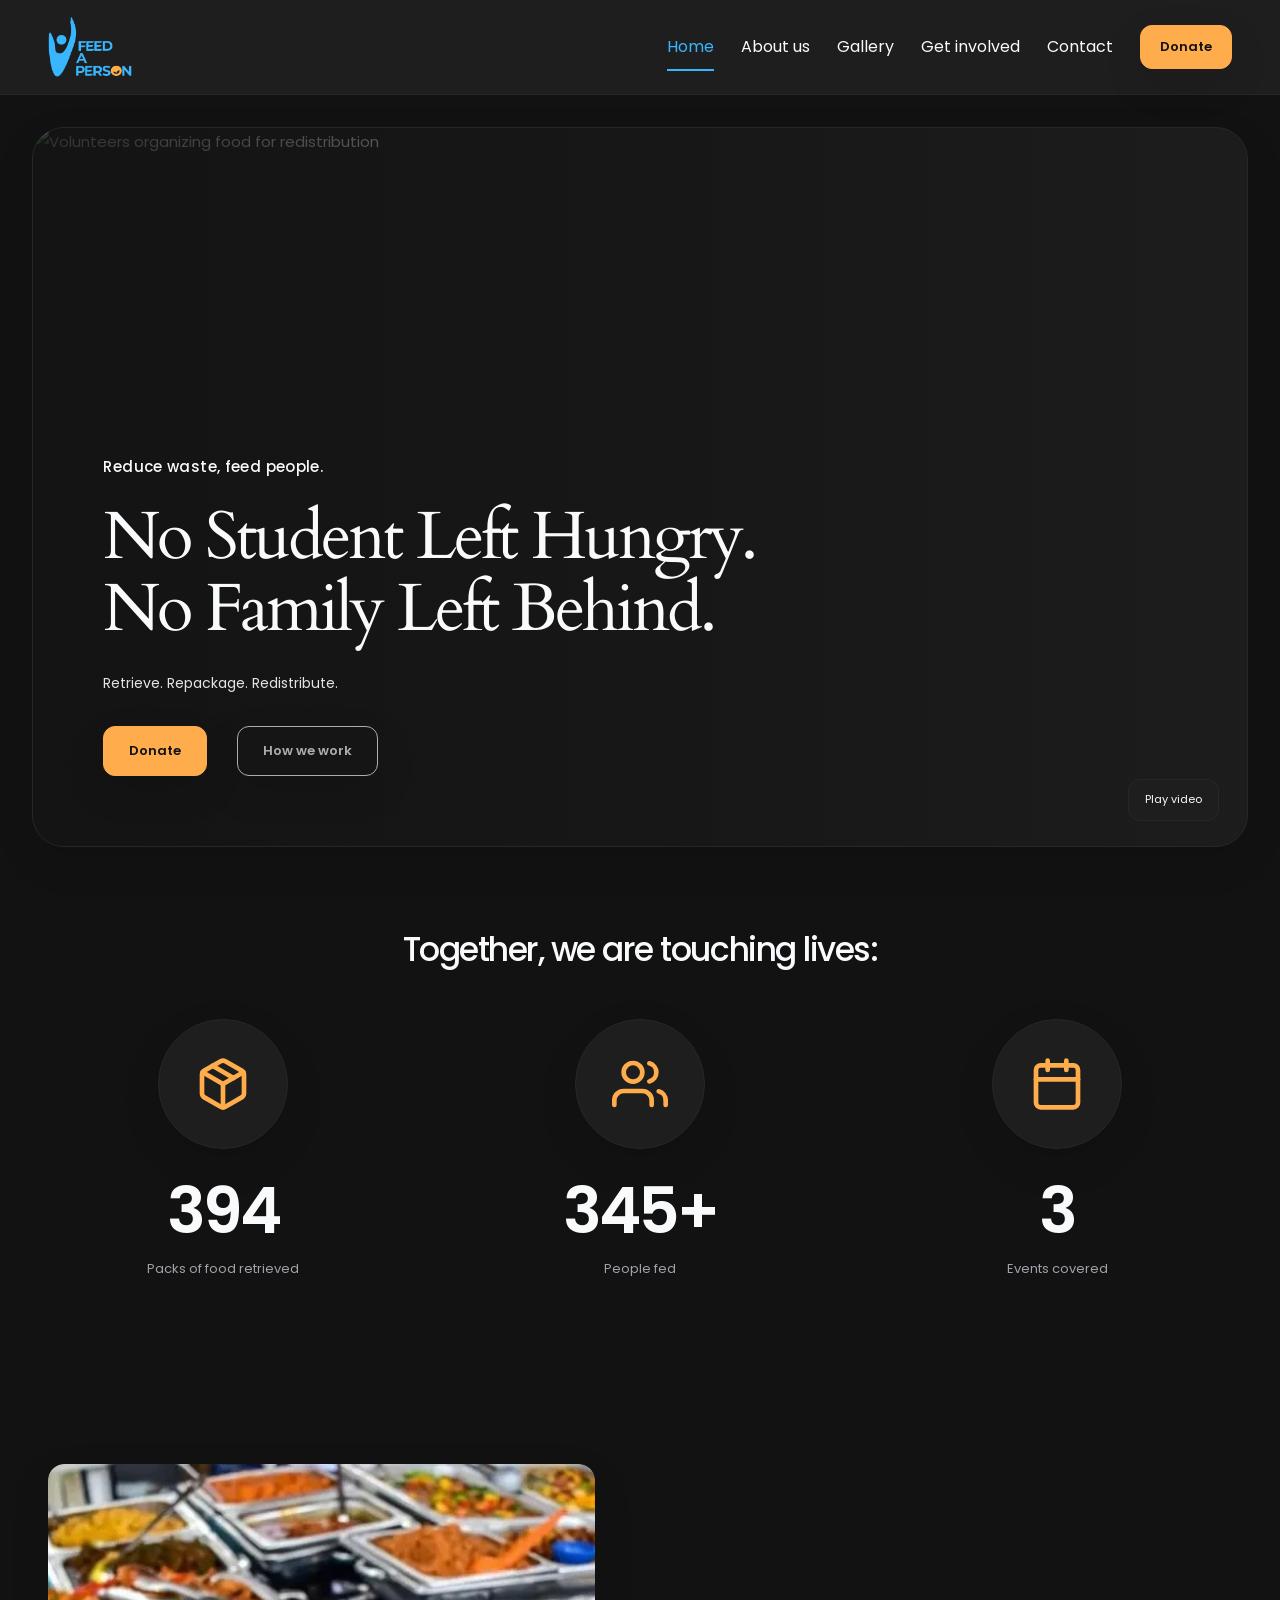
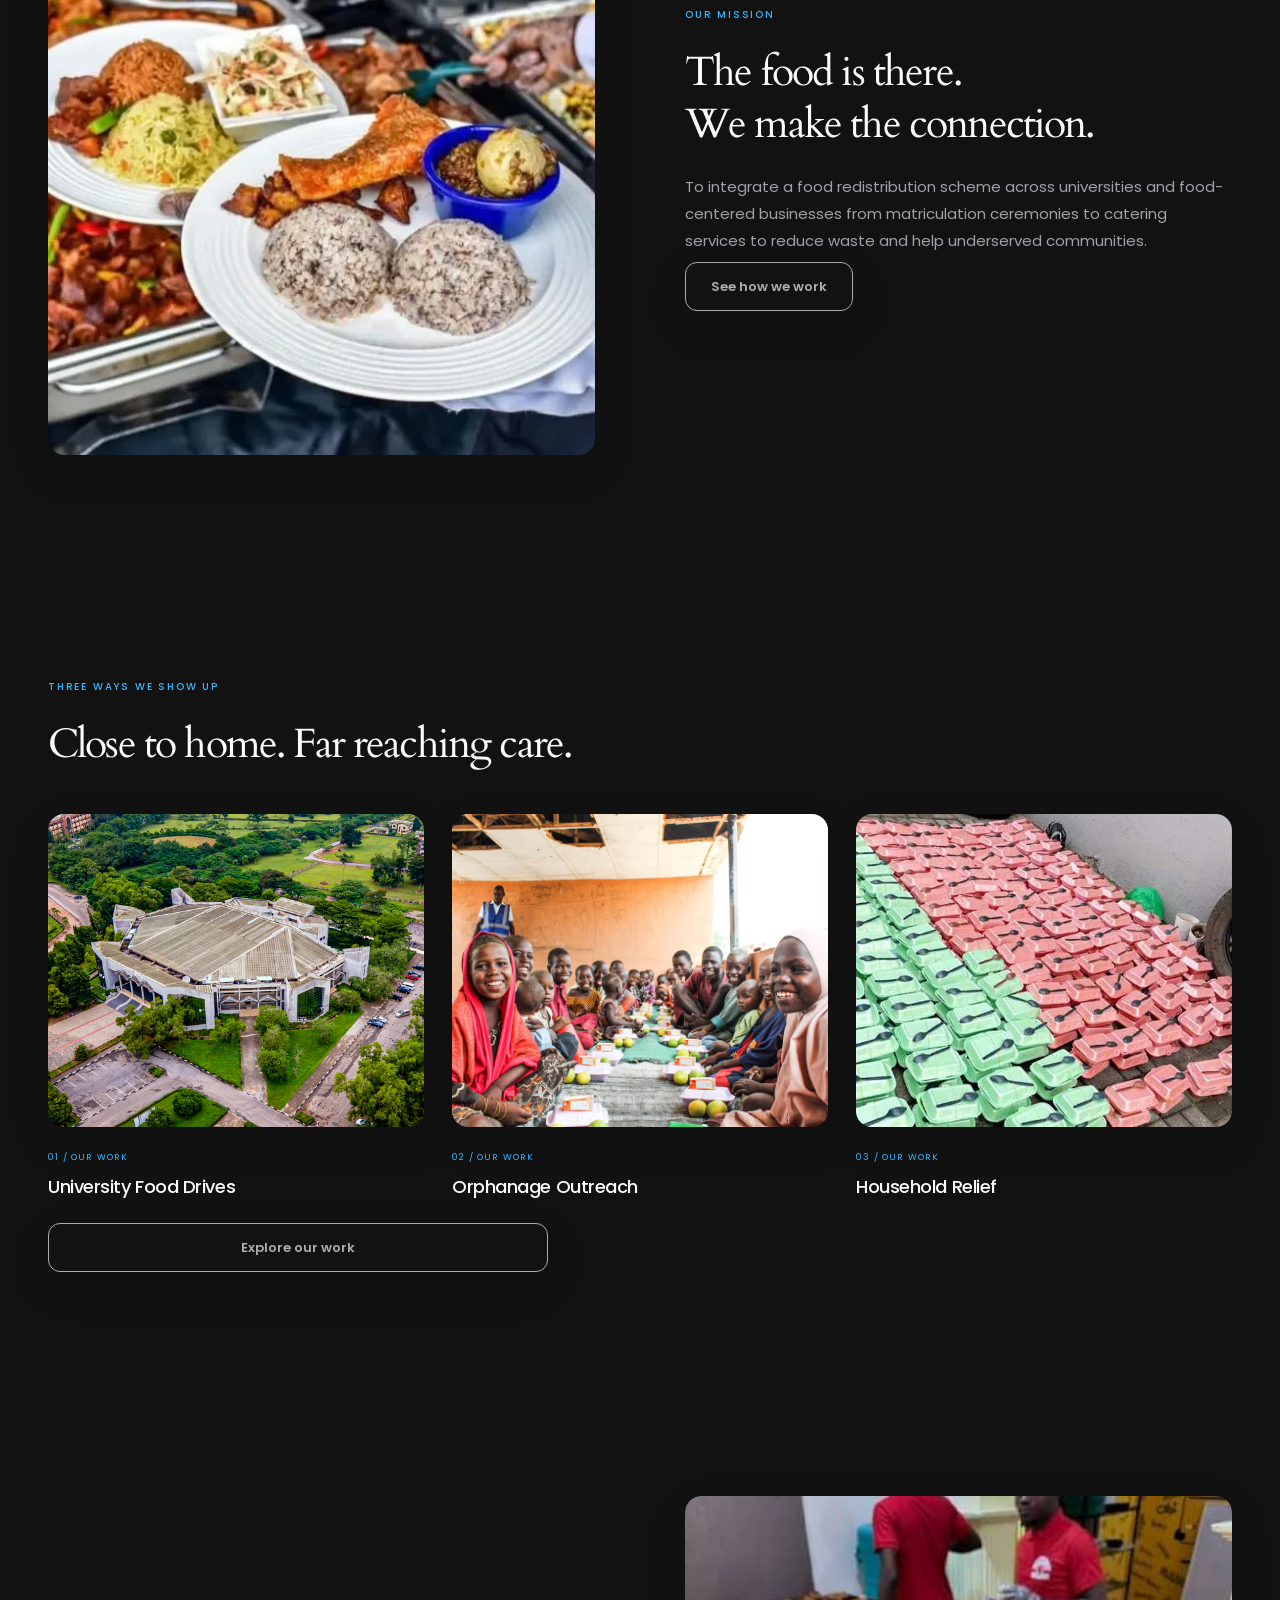
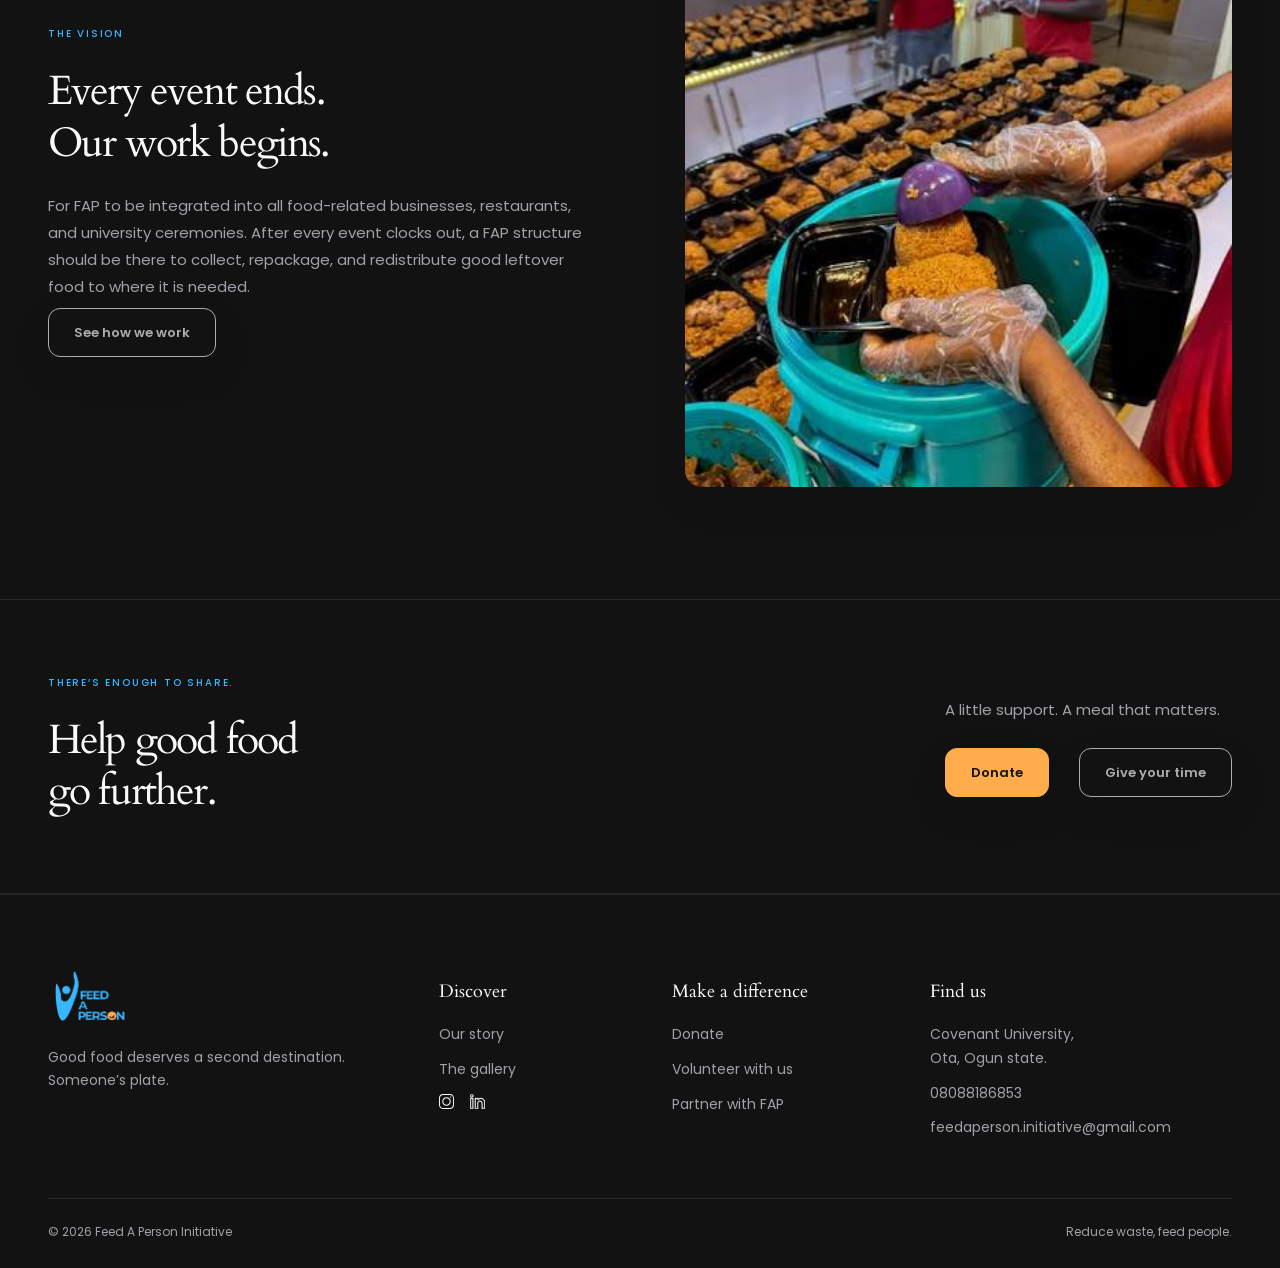
==== index.html @ 3e0e06be "fix: Correct social media links in multiple HTML files" ====
<!doctype html>
<html lang="en">

<head>
    <meta charset="utf-8">
    <meta name="viewport" content="width=device-width, initial-scale=1">
    <meta name="theme-color" content="#121212">
    <title>No Student Left Hungry | Feed A Person</title>
    <meta name="description"
        content="Feed A Person rescues surplus event food and shares it with students, orphanages, and vulnerable households.">
    <link rel="preconnect" href="https://fonts.googleapis.com">
    <link rel="preconnect" href="https://fonts.gstatic.com" crossorigin>
    <link rel="preconnect" href="https://images.unsplash.com">

    <link
        href="https://fonts.googleapis.com/css2?family=Cardo:ital,wght@0,400;0,700;1,400&amp;family=Poppins:wght@400;500;600;700&amp;display=swap"
        rel="stylesheet">
    <link rel="stylesheet" href="styles.css">
    <script src="script.js" defer>
    </script>
    <link rel="icon" type="image/png" href="assets/tab-logo1.png">
</head>

<body>
    <a class="skip-link" href="#main">Skip to content</a>
    <header class="site-header">
        <div class="container nav-wrap">
            <a class="brand" href="index.html" aria-label="Feed A Person home"><img src="assets/logo.png"
                    alt="Feed A Person" width="2246" height="1616"></a>
            <button class="menu-toggle" aria-label="Open menu" aria-controls="site-nav" aria-expanded="false">
                <span>
                </span>
                <span>
                </span>
            </button>
            <nav id="site-nav" aria-label="Main navigation">
                <a href="index.html" aria-current="page">Home</a>
                <a href="about.html">About us</a>
                <a href="impact.html">Gallery</a>
                <a href="involved.html">Get involved</a>
                <a href="contact.html">Contact</a>
                <a class="btn btn-donate btn-small" href="involved.html#donate">Donate
                </a>
            </nav>
        </div>
    </header>
    <main id="main">
        <section class="home-hero media-hero" aria-labelledby="home-title">
            <img class="hero-media"
                src="https://images.unsplash.com/photo-1593113598332-cd288d649433?auto=format&amp;fit=crop&amp;w=2200&amp;q=85"
                alt="Volunteers organizing food for redistribution" width="2200" height="1467" fetchpriority="high">
            <video class="hero-video" muted loop playsinline preload="none" aria-hidden="true"
                data-src="https://videos.pexels.com/video-files/6893988/6893988-hd_1920_1080_25fps.mp4"></video>
            <div class="hero-scrim"></div>
            <div class="hero-copy"><span class="eyebrow">Reduce waste, feed people.</span>
                <h1 id="home-title">No Student Left Hungry.<br>No Family Left Behind.</h1>
                <p>Retrieve. Repackage. Redistribute.</p>
                <div class="actions"><a class="btn btn-donate" href="involved.html#donate">Donate</a><a
                        class="btn btn-secondary" href="about.html#our-work">How we work</a></div>
            </div>
            <button type="button" class="video-control" hidden>Pause video</button>
        </section>


        <section class="impact-stats-section">
            <div class="stats-container">
                <h2 class="stats-heading">Together, we are touching lives:</h2>
                <div class="accent-line"></div>

                <div class="stats-grid">

                    <!-- Stat 1: Food Packs -->
                    <div class="stat-item">
                        <div class="icon-circle">
                            <!-- Package/Box SVG -->
                            <svg width="56" height="56" viewBox="0 0 24 24" fill="none" stroke="var(--brand-orange)"
                                stroke-width="2.5" stroke-linecap="round" stroke-linejoin="round">
                                <line x1="16.5" y1="9.4" x2="7.5" y2="4.21"></line>
                                <path
                                    d="M21 16V8a2 2 0 0 0-1-1.73l-7-4a2 2 0 0 0-2 0l-7 4A2 2 0 0 0 3 8v8a2 2 0 0 0 1 1.73l7 4a2 2 0 0 0 2 0l7-4A2 2 0 0 0 21 16z">
                                </path>
                                <polyline points="3.27 6.96 12 12.01 20.73 6.96"></polyline>
                                <line x1="12" y1="22.08" x2="12" y2="12"></line>
                            </svg>
                        </div>
                        <!-- Notice the data-suffix attribute -->
                        <div class="stat-number" data-target="400" data-suffix="">400</div>
                        <p class="stat-text">Packs of food retrieved</p>
                    </div>

                    <!-- Stat 2: People Fed -->
                    <div class="stat-item">
                        <div class="icon-circle">
                            <!-- Users SVG -->
                            <svg width="56" height="56" viewBox="0 0 24 24" fill="none" stroke="var(--brand-orange)"
                                stroke-width="2.5" stroke-linecap="round" stroke-linejoin="round">
                                <path d="M17 21v-2a4 4 0 0 0-4-4H5a4 4 0 0 0-4 4v2"></path>
                                <circle cx="9" cy="7" r="4"></circle>
                                <path d="M23 21v-2a4 4 0 0 0-3-3.87"></path>
                                <path d="M16 3.13a4 4 0 0 1 0 7.75"></path>
                            </svg>
                        </div>
                        <!-- Suffix added here for the 350+ -->
                        <div class="stat-number" data-target="350" data-suffix="+">350+</div>
                        <p class="stat-text">People fed</p>
                    </div>

                    <!-- Stat 3: Events -->
                    <div class="stat-item">
                        <div class="icon-circle">
                            <!-- Calendar/Event SVG -->
                            <svg width="56" height="56" viewBox="0 0 24 24" fill="none" stroke="var(--brand-orange)"
                                stroke-width="2.5" stroke-linecap="round" stroke-linejoin="round">
                                <rect x="3" y="4" width="18" height="18" rx="2" ry="2"></rect>
                                <line x1="16" y1="2" x2="16" y2="6"></line>
                                <line x1="8" y1="2" x2="8" y2="6"></line>
                                <line x1="3" y1="10" x2="21" y2="10"></line>
                            </svg>
                        </div>
                        <div class="stat-number" data-target="3" data-suffix="">3</div>
                        <p class="stat-text">Events covered</p>
                    </div>

                </div>
            </div>
        </section>
        <section class="section" id="mission">
            <div class="container split" style="flex-direction: column;">
                <figure class="feature-image">
                    <img src="assets/food.png"
                        alt="A nourishing meal of vegetables and grains" width="1000" height="1050" loading="lazy">
                </figure>
                <div class="section-copy">
                    <span class="eyebrow">OUR MISSION</span>
                    <h2>The food is there.<br>We make the connection.</h2>
                    <p>To integrate a food redistribution scheme across universities and food-centered businesses from
                        matriculation ceremonies to catering services to reduce waste and help underserved communities.
                    </p>
                    <a class="btn btn-secondary" href="about.html#our-work" style="margin-top: 8px;">See how we work
                    </a>
                </div>
            </div>
        </section>
        <section class="section surface-section">
            <div class="container">
                <div class="section-heading">
                    <div>
                        <span class="eyebrow">THREE WAYS WE SHOW UP</span>
                        <h2>Close to home. Far reaching care.</h2>
                    </div>
                    
                </div>
                <div class="grid grid-three">
                    <article class="program-card">
                        <a href="about.html#our-work">
                            <img src="assets/covenant.png"
                                alt="A volunteer supporting a community gathering" width="800" height="650"
                                loading="lazy">
                            <span class="card-number">01 / OUR WORK</span>
                            <h3>University Food Drives
                            </h3>
                        </a>
                    </article>
                    <article class="program-card">
                        <a href="about.html#our-work">
                            <img src="assets/food2.jpg"
                                alt="Children spending time together outside" width="800" height="650" loading="lazy">
                            <span class="card-number">02 / OUR WORK</span>
                            <h3>Orphanage Outreach
                            </h3>
                        </a>
                    </article>
                    <article class="program-card">
                        <a href="about.html#our-work">
                            <img src="assets/food5.png"
                                alt="Fresh vegetables ready to be shared" width="800" height="650" loading="lazy">
                            <span class="card-number">03 / OUR WORK</span>
                            <h3>Household Relief
                            </h3>
                        </a>
                    </article>
                </div>
                  <a class="btn btn-secondary" href="about.html#our-work" style="margin-top: 24px; display: flex; max-width: 500px; align-items: center;">Explore our work
                    </a>
            </div>
          
        </section>
        <section class="section" id="vision">
            <div class="container split" style="flex-direction: column;">
                <div class="section-copy">
                    <span class="eyebrow">THE VISION</span>
                    <h2>Every event ends.<br>Our work begins.</h2>
                    <p>For FAP to be integrated into all food-related businesses, restaurants, and university
                        ceremonies. After every event clocks out, a FAP structure should be there to collect, repackage,
                        and redistribute good leftover food to where it is needed.</p>
                    <a class="btn btn-secondary" href="about.html#our-work" style="margin-top: 8px;">See how we work
                    </a>
                </div>
                <figure class="feature-image">
                    <img src="assets/food3.png"
                        alt="A nourishing meal of vegetables and grains" width="1000" height="1050" loading="lazy">
                </figure>
                
            </div>
        </section>
        <!-- <section class="section vision-section">
            <div class="container split">
                <div><span class="eyebrow">THE VISION</span>
                    <h2>Every event ends.<br>Our work begins.</h2>
                </div>
                <p>For FAP to be integrated into all food-related businesses, restaurants, and university ceremonies.
                    After every event clocks out, a FAP structure should be there to collect, repackage, and
                    redistribute good leftover food to where it is needed.</p>
            </div>
        </section> -->
        <section class="cta-section">
            <div class="container cta-inner">
                <div>
                    <span class="eyebrow">THERE’S ENOUGH TO SHARE.</span>
                    <h2>Help good food<br>go further.</h2>
                </div>
                <div>
                    <p>A little support. A meal that matters.</p>
                    <div class="actions">
                        <a class="btn btn-donate" href="involved.html#donate">Donate
                        </a>
                        <a class="btn btn-secondary" href="involved.html#volunteer">Give your time
                        </a>
                    </div>
                </div>
            </div>
        </section>
    </main>
    <footer class="site-footer">
      <div class="container footer-grid">
        <div>
          <a class="brand" href="index.html" aria-label="Feed A Person home"
            ><img
              src="assets/logo.png"
              alt="Feed A Person"
              width="2246"
              height="1616"
          /></a>
          <p>Good food deserves a second destination.<br />Someone’s plate.</p>
        </div>
        <div>
          <h2>Discover</h2>
          <a href="about.html">Our story</a
          ><a href="impact.html">The gallery</a>
          <div class="social-links">
            <a
              href="https://www.instagram.com/we.are.feed.a.person?stkn=Zm41cTV4ZzBmdmgx&utm_source=qr"
              target="_blank"
              rel="noopener noreferrer"
              class="social-btn"
              aria-label="Instagram"
            >
              <img
                src="assets/icons/instagram.svg"
                alt="Instagram"
                class="social-icon"
              />
            </a>
            <a
              href="https://www.linkedin.com/company/feed-a-person/"
              target="_blank"
              rel="noopener noreferrer"
              class="social-btn"
              aria-label="LinkedIn"
            >
              <img
                src="assets/icons/linkedin.svg"
                alt="LinkedIn"
                class="social-icon"
              />
            </a>
          </div>
        </div>
        <div>
          <h2>Make a difference</h2>
          <a href="involved.html#donate">Donate</a
          ><a href="involved.html#volunteer">Volunteer with us</a
          ><a href="involved.html#partner">Partner with FAP</a>
        </div>
        <div>
          <h2>Find us</h2>
          <p>Covenant University,<br />Ota, Ogun state.</p>
          <a href="tel:+2347047341823">08088186853</a
          ><a
            class="footer-email"
            href="mailto:feedaperson.initiative@gmail.com"
            >feedaperson.initiative@gmail.com</a
          >
        </div>
      </div>
      <div class="container footer-bottom">
        <span>© <span data-year>2026</span> Feed A Person Initiative</span
        ><span>Reduce waste, feed people.</span>
      </div>
    </footer>
</body>

</html>
---- styles.css ----
/* Feed A Person — Premium Dark design system */
:root {
  color-scheme: dark;
  --bg-base: #121212;
  --bg-surface: #1e1e1e;
  --border-subtle: #27272a;
  --text-main: #f9fafb;
  --text-muted: #a1a1aa;
  --brand-blue: #38b6ff;
  --brand-orange: #ffac4c;
  --font-body: "Poppins", sans-serif;
  --font-heading: "Cardo", Georgia, serif;
  --container: 1240px;
  --header-height: 94px;
  --section-space: 112px;
  --radius-card: 16px;
  --radius-hero: 32px;
  --shadow-ambient: 0 15px 40px rgba(0, 0, 0, 0.1);
}
*,
*::before,
*::after {
  box-sizing: border-box;
}
html {
  scroll-behavior: smooth;
  scroll-padding-top: calc(var(--header-height) + 24px);
}
body {
  margin: 0;
  background: var(--bg-base);
  color: var(--text-main);
  font-family: var(--font-body);
  font-size: 15px;
  line-height: 1.8;
  -webkit-font-smoothing: antialiased;
}
body.menu-open {
  overflow: hidden;
}
h1,
h2,
h3,
p,
figure,
blockquote {
  margin: 0;
}
h1 {
  font-family: var(--font-heading);
  font-size: clamp(52px, 5.7vw, 84px);
  font-weight: 400;
  line-height: 1.06;
  letter-spacing: -0.045em;
}
h2,
h3 {
  font-family: var(--font-body);
  font-weight: 500;
  line-height: 1.25;
  letter-spacing: -0.045em;
}
h2 {
  font-size: clamp(30px, 3.2vw, 45px);
  font-family: var(--font-heading);
}
h3 {
  font-size: 22px;
}
p {
  color: var(--text-muted);
}
p + p {
  margin-top: 18px;
}
a {
  color: inherit;
  text-decoration: none;
}
button,
input,
select,
textarea {
  font: inherit;
}
button {
  cursor: pointer;
}
img {
  display: block;
  width: 100%;
  max-width: 100%;
  height: auto;
  object-fit: cover;
}
button,
a,
input,
select,
textarea {
  -webkit-tap-highlight-color: transparent;
}
button:focus-visible,
a:focus-visible,
input:focus-visible,
select:focus-visible,
textarea:focus-visible {
  outline: 2px solid var(--brand-blue);
  outline-offset: 5px;
}
::selection {
  background: var(--brand-blue);
  color: var(--bg-base);
}
.container {
  width: min(var(--container), calc(100% - 96px));
  margin-inline: auto;
}
.section {
  padding-block: var(--section-space);
}
.surface-section {
  background: var(--bg-surface);
}
.grid {
  display: grid;
  gap: 28px;
}
.grid-two {
  grid-template-columns: repeat(2, minmax(0, 1fr));
}
.grid-three {
  grid-template-columns: repeat(3, minmax(0, 1fr));
}
.grid-four {
  grid-template-columns: repeat(4, minmax(0, 1fr));
}
.split {
  display: grid;
  grid-template-columns: repeat(2, minmax(0, 1fr));
  gap: 90px;
  align-items: center;
}
.split.reverse > figure {
  order: 2;
}
.align-start {
  align-items: start;
}
.actions {
  display: flex;
  flex-wrap: wrap;
  align-items: center;
  gap: 30px;
}
.eyebrow {
  display: block;
  color: var(--brand-blue);
  font-size: 10px;
  font-weight: 500;
  line-height: 1.6;
  letter-spacing: 0.18em;
  margin-bottom: 24px;
}
.note {
  font-size: 11px;
  line-height: 1.8;
  color: var(--text-muted);
}
.btn {
  display: inline-flex;
  justify-content: center;
  align-items: center;
  gap: 35px;
  min-height: 54px;
  padding: 14px 25px;
  border: 1px solid var(--brand-blue);
  border-radius: 3px;
  color: var(--brand-blue);
  background: transparent;
  font-size: 13px;
  font-weight: 600;
  line-height: 1.5;
  transition: background-color 0.18s;
}
/* Orange is reserved exclusively for Donate and Submit conversion buttons. */
.btn-donate,
.btn-submit {
  background: var(--brand-orange);
  border-color: var(--brand-orange);
  color: var(--bg-base);
}
.btn-donate:hover,
.btn-submit:hover {
  background: var(--text-main);
  border-color: var(--text-main);
}
.btn-small {
  min-height: 44px;
  padding: 10px 19px;
  gap: 24px;
}
.btn-wide {
  width: 100%;
  justify-content: space-between;
}
.btn span {
  font-size: 21px;
}
button:disabled {
  cursor: not-allowed;
  opacity: 0.65;
}
.text-link {
  display: inline-flex;
  align-items: center;
  gap: 24px;
  width: fit-content;
  border-bottom: 1px solid var(--border-subtle);
  padding: 7px 0;
  font-size: 12px;
  font-weight: 500;
}
.text-link:hover {
  color: var(--brand-blue);
  border-color: var(--brand-blue);
}
.text-link > span[aria-hidden] {
  font-size: 20px;
  line-height: 1;
}
.sr-only {
  position: absolute;
  width: 1px;
  height: 1px;
  padding: 0;
  margin: -1px;
  clip-path: inset(50%);
  overflow: hidden;
  white-space: nowrap;
}
.skip-link {
  position: fixed;
  top: 10px;
  left: 10px;
  z-index: 100;
  padding: 10px 18px;
  background: var(--bg-surface);
  transform: translateY(-160%);
}
.skip-link:focus {
  transform: translateY(0);
}
/* Shared sticky navigation */
.site-header {
  position: sticky;
  top: 0;
  z-index: 50;
  background: var(--bg-base);
  border-bottom: 1px solid var(--border-subtle);
}
.nav-wrap {
  display: flex;
  align-items: center;
  justify-content: space-between;
  gap: 30px;
  min-height: var(--header-height);
}
.brand {
  display: inline-flex;
  align-items: center;
  gap: 14px;
  flex-shrink: 0;
}
.brand-mark {
  font-size: 43px;
  line-height: 1;
  font-weight: 600;
  letter-spacing: -0.08em;
}
.brand img {
  height: 60px;
}
.brand-mark > span {
  color: var(--brand-blue);
}
.brand-name {
  border-left: 1px solid var(--border-subtle);
  padding-left: 13px;
  font-size: 10px;
  letter-spacing: 0.1em;
  line-height: 1.7;
}
.brand-name small {
  font-size: 7px;
  color: var(--text-muted);
  letter-spacing: 0.07em;
}
#site-nav {
  display: flex;
  align-items: center;
  gap: 27px;
}
#site-nav > a:not(.btn) {
  font-size: 16px;
  white-space: nowrap;
  position: relative;
  padding-block: 15px;
}
#site-nav > a[aria-current="page"] {
  color: var(--brand-blue);
}
#site-nav > a[aria-current="page"]::after {
  content: "";
  height: 2px;
  width: 14px;
  background: var(--brand-blue);
  position: absolute;
  left: 0;
  bottom: 5px;
}
#site-nav > a:not(.btn):hover {
  color: var(--brand-blue);
}
.menu-toggle {
  display: none;
  width: 44px;
  height: 44px;
  border: 0;
  background: transparent;
  padding: 10px;
}
.menu-toggle span {
  display: block;
  height: 2px;
  margin: 6px 0;
  background: var(--text-main);
}
/* Home — warm, editorial imagery and quiet typography */
.home-hero {
  display: grid;
  grid-template-columns: 1fr 1fr;
  gap: 0 55px;
  padding-top: 58px;
}
.hero-copy {
  align-self: center;
  padding-block: 25px 40px;
}
.hero-copy .eyebrow {
  margin-bottom: 28px;
}
.hero-copy h1 em {
  font-style: italic;
  color: var(--brand-blue);
}
.hero-copy p {
  font-size: 14px;
  line-height: 1.9;
  margin: 27px 0 31px;
}
.hero-image {
  position: relative;
  min-width: 0;
}
.hero-image img {
  height: 100%;
  min-height: 625px;
  max-height: 730px;
  object-position: 50% 50%;
}
.hero-image figcaption {
  position: absolute;
  left: 0;
  bottom: 0;
  right: 0;
  padding: 21px 26px;
  background: var(--bg-surface);
  display: flex;
  justify-content: space-between;
  align-items: center;
  gap: 22px;
}
.hero-image figcaption > span:first-child {
  color: var(--brand-blue);
  font-size: 9px;
  letter-spacing: 0.13em;
}
.hero-image figcaption > span:last-child {
  font-size: 12px;
  line-height: 1.7;
}
.hero-footnote {
  grid-column: 1 / -1;
  display: flex;
  justify-content: space-between;
  gap: 20px;
  padding-block: 25px 30px;
  font-size: 8px;
  letter-spacing: 0.13em;
  color: var(--text-muted);
}
.stats-section {
  border-top: 1px solid var(--border-subtle);
  border-bottom: 1px solid var(--border-subtle);
  padding: 42px 0 22px;
}
.stats-grid {
  display: grid;
  grid-template-columns: repeat(3, minmax(0, 1fr));
  text-align: center;
}
.stat + .stat {
  border-left: 1px solid var(--border-subtle);
}
.stat strong {
  font-size: 48px;
  letter-spacing: -0.045em;
  font-weight: 400;
  line-height: 1.25;
  display: block;
  font-variant-numeric: tabular-nums;
}
.stat strong::after {
  content: "+";
  font-size: 29px;
  color: var(--brand-blue);
  vertical-align: top;
}
.stat > span {
  display: block;
  margin-top: 9px;
  color: var(--text-muted);
  font-size: 12px;
}
.stats-note {
  text-align: center;
  margin-top: 27px;
  font-size: 10px;
}
.feature-image img {
  aspect-ratio: 1 / 1.08;
}
.section-copy > p {
  margin-top: 23px;
  max-width: 460px;
}
.section-copy > .text-link {
  margin-top: 28px;
}
.section-heading {
  display: flex;
  align-items: flex-end;
  justify-content: space-between;
  gap: 45px;
  margin-bottom: 44px;
}
.section-heading > .note {
  max-width: 270px;
}
.program-card img {
  aspect-ratio: 1.2;
}
.card-number {
  display: block;
  margin: 22px 0 11px;
  color: var(--brand-blue);
  font-size: 9px;
  letter-spacing: 0.13em;
}
.program-card h3 {
  font-size: 18px;
  letter-spacing: -0.025em;
  display: flex;
  justify-content: space-between;
  gap: 15px;
}
.program-card h3 span {
  color: var(--brand-blue);
}
.program-card a:hover h3 {
  color: var(--brand-blue);
}
.cta-section {
  padding-block: 75px;
  border-block: 1px solid var(--border-subtle);
}
.cta-inner {
  display: flex;
  align-items: center;
  justify-content: space-between;
  gap: 60px;
}
.cta-inner p {
  margin-bottom: 25px;
}
/* Interior pages */
.page-hero {
  padding: 82px 0 65px;
  border-bottom: 1px solid var(--border-subtle);
}
.page-hero p {
  margin-top: 25px;
  font-size: 15px;
}
.page-hero h1 {
  max-width: 950px;
}
.story-signature {
  display: block;
  font-size: 12px;
  margin-top: 30px;
  padding-top: 24px;
  border-top: 1px solid var(--border-subtle);
}
.story-signature small {
  color: var(--text-muted);
  font-size: 10px;
}
.value-card {
  padding-top: 5px;
}
.value-card svg {
  display: block;
  width: 33px;
  height: 33px;
  fill: none;
  stroke: var(--brand-blue);
  stroke-width: 1.25;
  stroke-linejoin: round;
  stroke-linecap: round;
  margin-bottom: 28px;
}
.value-card h3 {
  font-size: 20px;
  margin-bottom: 14px;
}
.value-card p {
  font-size: 13px;
}
.program-detail {
  font-size: 12px;
  color: var(--text-main);
  padding-top: 22px;
  border-top: 1px solid var(--border-subtle);
}
.quote-card {
  padding: 35px 38px;
  border: 1px solid var(--border-subtle);
}
.quote-mark {
  display: block;
  color: var(--brand-blue);
  font-family: var(--font-body);
  font-size: 58px;
  height: 56px;
  line-height: 1;
}
.quote-card blockquote {
  font-family: var(--font-heading);
  font-size: 35px;
  line-height: 1.35;
  letter-spacing: -0.025em;
}
.quote-card figcaption {
  margin-top: 30px;
  font-size: 12px;
}
.quote-card figcaption span {
  display: block;
  margin-top: 4px;
  color: var(--text-muted);
  font-size: 10px;
}
/* True CSS masonry: intrinsic image heights, no fixed rows or grid spans. */
.gallery-section {
  padding-block: 65px 95px;
}
.gallery-heading {
  display: flex;
  align-items: flex-end;
  justify-content: space-between;
  gap: 30px;
  margin-bottom: 45px;
}
.gallery-heading h1 {
  font-size: clamp(43px, 4.8vw, 68px);
}
.gallery-heading .eyebrow {
  margin-bottom: 16px;
}
.gallery-heading > .note {
  padding-bottom: 6px;
}
.masonry {
  column-count: 3;
  column-gap: 22px;
}
.masonry-item {
  display: inline-block;
  vertical-align: top;
  width: 100%;
  break-inside: avoid;
  margin: 0 0 22px;
}
.masonry-item img {
  width: 100%;
  height: auto;
}
/* Giving and intake forms */
.path-nav {
  display: flex;
  gap: 50px;
  border-bottom: 1px solid var(--border-subtle);
}
.path-nav a {
  display: flex;
  gap: 35px;
  align-items: center;
  padding-block: 24px;
  font-size: 12px;
}
.path-nav a span {
  color: var(--brand-blue);
}
.donate-image {
  margin-top: 30px;
}
.donate-image img {
  aspect-ratio: 1.65;
}
.pledge {
  border-left: 2px solid var(--brand-blue);
  padding-left: 20px;
  margin-top: 27px;
}
.pledge h3 {
  font-size: 15px;
  letter-spacing: -0.02em;
}
.pledge p {
  font-size: 12px;
  margin-top: 10px;
}
.donation-card,
.surface-form {
  padding: 40px;
  border: 1px solid var(--border-subtle);
}
.donation-card > h3 {
  font-size: 28px;
}
.amount-fieldset {
  border: 0;
  padding: 0;
  min-width: 0;
  margin: 28px 0 23px;
}
.amount-fieldset legend {
  font-size: 12px;
  margin-bottom: 14px;
}
.amount-options {
  display: grid;
  grid-template-columns: repeat(3, minmax(0, 1fr));
  gap: 10px;
  margin-bottom: 22px;
}
.amount-button {
  border: 1px solid var(--border-subtle);
  border-radius: 3px;
  color: var(--text-main);
  background: var(--bg-base);
  padding: 13px 5px;
  font-size: 13px;
}
.amount-button.selected {
  border-color: var(--brand-blue);
  color: var(--brand-blue);
  box-shadow: inset 0 0 0 1px var(--brand-blue);
}
label {
  display: block;
  font-size: 12px;
  margin-bottom: 9px;
}
input,
select,
textarea {
  display: block;
  width: 100%;
  min-width: 0;
  padding: 13px 14px;
  color: var(--text-main);
  background: var(--bg-base);
  border: 1px solid var(--border-subtle);
  border-radius: 3px;
  font-size: 13px;
  min-height: 49px;
}
input::placeholder,
textarea::placeholder {
  color: var(--text-muted);
}
textarea {
  resize: vertical;
  min-height: 145px;
}
.field {
  margin-bottom: 22px;
}
.form-status {
  margin-top: 16px;
  font-size: 11px;
  line-height: 1.8;
}
.form-status:empty {
  display: none;
}
.form-status.is-notice {
  padding: 14px;
  border-left: 2px solid var(--brand-blue);
  background: var(--bg-base);
}
.bank-details {
  border-top: 1px solid var(--border-subtle);
  margin-top: 28px;
  padding-top: 28px;
}
.bank-details h3 {
  font-size: 18px;
}
.bank-details dl {
  margin: 20px 0 12px;
  font-size: 11px;
}
.bank-details dl > div {
  display: flex;
  justify-content: space-between;
  gap: 18px;
  padding-block: 9px;
}
.bank-details dt {
  color: var(--text-muted);
  font-size: 14px;
}
.bank-details dd {
  margin: 0;
  text-align: right;
  font-size: 14px;
}
.bank-details .text-link {
  font-size: 11px;
}
.surface-form > h3 {
  font-size: 27px;
}
.surface-form > .note {
  margin: 10px 0 12px;
}
/* Contact and map placeholder */
.contact-grid {
  display: grid;
  grid-template-columns: 1fr 1fr;
  gap: 85px;
  align-items: start;
}
.contact-details {
  display: grid;
  gap: 25px;
  padding: 36px;
  border: 1px solid var(--border-subtle);
  border-radius: 16px;
  box-shadow: var(--shadow-ambient);
}
.contact-details .eyebrow {
  margin-bottom: 8px;
  font-size: 9px;
}
.contact-details a {
  overflow-wrap: anywhere;
}
.contact-details p {
  color: var(--text-main);
}
.contact-form {
  padding-top: 38px;
  border-top: 1px solid var(--border-subtle);
}
.contact-form h2 {
  font-size: 26px;
}
.contact-form > .note {
  margin: 16px 0 25px;
  font-size: 14px;
}
.contact-form .grid {
  gap: 18px;
}

.map-wrapper {
  position: relative;
  min-height: 420px;
  width: 100%;
}

.map-frame {
  width: 100%;
  height: 100%;
  border: 0;
  display: block;
  /* Dark mode filter to prevent stark white iframe maps from blowing out the dark theme */
  filter: invert(90%) hue-rotate(180deg) brightness(95%) contrast(90%);
}

/* Mobile Stacking: Text Details First, Map Second */
@media (max-width: 900px) {
  .coverage-card {
    grid-template-columns: 1fr;
  }

  .coverage-details {
    order: 1;
    padding: 2rem 1.5rem;
  }

  .map-wrapper {
    order: 2;
    min-height: 320px;
  }
}
.map-panel {
  display: grid;
  background: var(--bg-surface);
  margin: 24px;
  max-width: 1100px;
  height: 500px;
  margin-inline: auto;
}
.map-illustration {
  position: relative;
  overflow: hidden;
}
.map-illustration > svg {
  display: block;
  width: 100%;
  height: 480px;
  object-fit: cover;
}
.map-marker {
  position: absolute;
  left: 50%;
  top: 45%;
  transform: translate(-50%, -50%);
  display: flex;
  flex-direction: column;
  align-items: center;
  background: var(--bg-base);
  padding: 17px 22px;
  white-space: nowrap;
}
.map-marker > span {
  color: var(--brand-blue);
  font-size: 32px;
  line-height: 1.2;
}
.map-marker strong {
  font-size: 12px;
  font-weight: 500;
  margin-top: 10px;
}
.map-marker small {
  font-size: 10px;
  color: var(--text-muted);
}
.map-label {
  position: absolute;
  left: 18px;
  bottom: 16px;
  padding: 5px 8px;
  background: var(--bg-base);
  font-size: 8px;
  letter-spacing: 0.08em;
}
.map-caption {
  padding: 32px;
}
.map-caption h3 {
  font-size: 25px;
}
.map-caption .text-link {
  margin-top: 23px;
}
/* Cohesive four-column footer */
.site-footer {
  padding: 66px 0 25px;
  border-top: 1px solid var(--border-subtle);
}
.footer-grid {
  display: grid;
  grid-template-columns: 1.45fr 0.8fr 0.9fr 1.25fr;
  gap: 40px;
  padding-bottom: 58px;
}
.footer-grid > div:first-child p {
  margin-top: 25px;
  font-size: 12px;
}
.footer-grid h2 {
  font-size: 14px;
  font-weight: 500;
  letter-spacing: 0;
  margin: 10px 0 23px;
}
.footer-grid > div > a:not(.brand) {
  display: block;
  width: fit-content;
  color: var(--text-muted);
  font-size: 13px;
  margin-top: 11px;
}
.footer-grid > div > a:not(.brand):hover {
  color: var(--brand-blue);
}
.footer-grid > div > p {
  font-size: 11px;
}
.footer-email {
  overflow-wrap: anywhere;
}
.footer-bottom {
  display: flex;
  justify-content: space-between;
  gap: 20px;
  padding-top: 22px;
  border-top: 1px solid var(--border-subtle);
  color: var(--text-muted);
  font-size: 9px;
}

/* Responsive layout */
@media (max-width: 1100px) {
  :root {
    --section-space: 85px;
  }
  .container {
    width: calc(100% - 64px);
  }
  #site-nav {
    gap: 18px;
  }
  .brand-name {
    display: none;
  }
  .split {
    gap: 50px;
  }
  .home-hero {
    gap: 0 35px;
  }
  .hero-image img {
    min-height: 590px;
  }
  .contact-grid {
    gap: 45px;
  }
  .footer-grid {
    gap: 26px;
  }
  .donation-card,
  .surface-form {
    padding: 30px;
  }
  .map-panel {
    margin: 24px;
    max-width: 1100px;
    height: 500px;
  }
}
@media (max-width: 900px) {
  :root {
    --header-height: 78px;
  }
  .brand-name {
    display: block;
  }
  .menu-toggle {
    display: block;
  }
  .js #site-nav {
    display: none;
    position: absolute;
    top: var(--header-height);
    left: 0;
    right: 0;
    background: var(--bg-base);
    border-bottom: 1px solid var(--border-subtle);
    padding: 22px 32px 30px;
    max-height: calc(100dvh - var(--header-height));
    overflow: auto;
  }
  .js #site-nav.is-open {
    display: flex;
    flex-direction: column;
    align-items: stretch;
    gap: 7px;
  }
  .js #site-nav > a:not(.btn) {
    font-size: 16px;
    padding: 12px 0;
  }
  .js #site-nav .btn {
    margin-top: 10px;
  }
  .menu-toggle[aria-expanded="true"] span:first-child {
    transform: translateY(4px) rotate(45deg);
  }
  .menu-toggle[aria-expanded="true"] span:last-child {
    transform: translateY(-4px) rotate(-45deg);
  }
  html:not(.js) .nav-wrap {
    flex-wrap: wrap;
    padding-block: 20px;
  }
  html:not(.js) #site-nav {
    flex-wrap: wrap;
  }
  html:not(.js) .menu-toggle {
    display: none;
  }
  .hero-copy h1 {
    font-size: 58px;
  }
  .hero-image img {
    min-height: 570px;
  }
  .hero-image figcaption {
    flex-direction: column;
    align-items: flex-start;
    gap: 10px;
    padding: 20px;
  }
  .hero-copy p {
    font-size: 12px;
  }
  .actions {
    gap: 20px;
  }
  .grid-four {
    grid-template-columns: repeat(2, minmax(0, 1fr));
    gap: 40px;
  }
  .split {
    gap: 35px;
  }
  .section-copy p {
    font-size: 13px;
  }
  .program-card h3 {
    font-size: 16px;
  }
  .masonry {
    column-count: 2;
  }
  .gallery-heading {
    align-items: flex-start;
    flex-direction: column;
    gap: 15px;
  }
  .contact-grid,
  .split.align-start {
    grid-template-columns: 1fr;
    gap: 20px;
  }
  .donate-image img {
    max-height: 350px;
  }
  .footer-grid {
    grid-template-columns: 1.3fr 1fr;
    gap: 35px;
  }
  .quote-card {
    padding: 25px;
  }
  .quote-card blockquote {
    font-size: 30px;
  }
  .cta-inner {
    gap: 35px;
  }
  .cta-inner .actions {
    gap: 20px;
  }
  .map-panel {
    max-width: 1200px;
    height: 500px;
    margin-inline: 24px;
  }
}
@media (max-width: 600px) {
  :root {
    --section-space: 62px;
    --header-height: 74px;
  }
  body {
    font-size: 14px;
  }
  .container {
    width: calc(100% - 40px);
  }
  .brand-mark {
    font-size: 37px;
  }
  .brand-name {
    font-size: 9px;
  }
  .brand-name small {
    font-size: 6px;
  }
  .home-hero {
    grid-template-columns: 1fr;
    gap: 0;
    padding-top: 36px;
  }
  .hero-copy {
    padding-block: 0 32px;
  }
  .hero-copy h1 {
    font-size: clamp(49px, 12.8vw, 72px);
  }
  .hero-copy .eyebrow {
    font-size: 9px;
    margin-bottom: 23px;
  }
  .hero-copy p {
    font-size: 13px;
    margin-block: 24px;
  }
  .hero-image img {
    min-height: 0;
    max-height: none;
    height: 390px;
    object-position: center 40%;
  }
  .hero-image figcaption {
    flex-direction: row;
    align-items: center;
    padding: 17px 19px;
  }
  .hero-image figcaption > span:last-child {
    font-size: 10px;
  }
  .hero-image figcaption > span:first-child {
    font-size: 8px;
  }
  .hero-footnote {
    font-size: 7px;
    padding-block: 20px;
    line-height: 1.8;
  }
  .hero-footnote > span {
    max-width: 180px;
  }
  .hero-footnote a {
    max-width: 100px;
    text-align: right;
  }
  .btn {
    min-height: 50px;
    padding: 13px 23px;
  }
  .stats-section {
    padding-top: 30px;
  }
  .stat strong {
    font-size: 30px;
  }
  .stat strong::after {
    font-size: 18px;
  }
  .stat > span {
    font-size: 9px;
    padding-inline: 5px;
  }
  .stats-note {
    font-size: 9px;
    margin-top: 20px;
  }
  .split {
    gap: 35px;
    grid-template-columns: repeat(1, minmax(0, 1fr));
  }
  .split.reverse > figure {
    order: 0;
  }
  .feature-image img {
    aspect-ratio: 1 / 1.02;
  }
  h2 {
    font-size: 32px;
  }
  .section-copy p {
    font-size: 14px;
  }
  .eyebrow {
    font-size: 9px;
    margin-bottom: 20px;
  }
  .section-heading {
    display: block;
    margin-bottom: 30px;
  }
  .section-heading > .text-link,
  .section-heading > .note {
    margin-top: 23px;
  }
  .grid-three,
  .grid-two {
    grid-template-columns: 1fr;
    gap: 35px;
  }
  .grid-four {
    gap: 35px 24px;
  }
  .program-card h3 {
    font-size: 19px;
  }
  .cta-section {
    padding-block: 50px;
  }
  .cta-inner {
    flex-direction: column;
    align-items: flex-start;
    gap: 25px;
  }
  .cta-inner p {
    font-size: 13px;
  }
  .page-hero {
    padding: 52px 0;
  }
  .page-hero h1 {
    font-size: clamp(44px, 10.8vw, 64px);
  }
  .page-hero p {
    font-size: 13px;
    margin-top: 22px;
  }
  .value-card h3 {
    font-size: 18px;
  }
  .value-card p {
    font-size: 12px;
  }
  .value-card svg {
    margin-bottom: 23px;
  }
  .quote-card blockquote {
    font-size: 32px;
  }
  .gallery-section {
    padding-block: 45px 50px;
  }
  .gallery-heading {
    margin-bottom: 28px;
  }
  .gallery-heading h1 {
    font-size: 44px;
  }
  .masonry {
    column-count: 1;
    column-gap: 0;
  }
  .masonry-item {
    margin-bottom: 18px;
  }
  .path-nav {
    gap: 27px;
  }
  .path-nav a {
    gap: 18px;
    font-size: 11px;
  }
  .donation-card,
  .surface-form {
    padding: 25px;
  }
  .amount-options {
    gap: 7px;
  }
  .amount-button {
    font-size: 12px;
  }
  .bank-details dl {
    font-size: 10px;
  }
  .contact-details a,
  .contact-details p {
    font-size: 13px;
  }
  .contact-form .grid {
    gap: 0;
  }
  .map-illustration > svg {
    height: 370px;
  }
  .map-panel {
    margin: 24px;
    max-width: 1200px;
    height: 500px;
  }
  .map-caption {
    padding: 27px;
  }
  .site-footer {
    padding-top: 45px;
  }
  .footer-grid {
    grid-template-columns: 1fr 1fr;
    gap: 30px 20px;
    padding-bottom: 35px;
  }
  .footer-grid > div:first-child,
  .footer-grid > div:last-child {
    grid-column: 1 / -1;
  }
  .footer-bottom {
    flex-direction: row;
    gap: 8px;
    font-size: 9px;
  }
}
@media (prefers-reduced-motion: reduce) {
  html {
    scroll-behavior: auto;
  }
  *,
  *::before,
  *::after {
    animation: none !important;
    transition: none !important;
  }
}

/* Neutral surfaces and soft structure, shared across the six pages. */
.site-header {
  background: var(--bg-surface);
}
.brand {
  display: flex;
  align-items: center;
  flex-shrink: 0;
}
.brand img {
  width: 84px;
  height: 60px;
  object-fit: contain;
}
.site-footer .brand img {
  height: 50px;
}
#site-nav > a[aria-current="page"]::after {
  width: 100%;
}
.btn {
  border-radius: 12px;
  box-shadow: var(--shadow-ambient);
  min-height: 44px;
  gap: 0;
}
.btn-wide {
  justify-content: center;
  background: var(--brand-orange);
  border: 1px solid var(--border-subtle, #303030);
  color: #000000;
  padding: 0.75rem 1.25rem;
  border-radius: 10px;
  cursor: pointer;
  flex: 1;
}
.feature-image,
.donate-image,
.program-card img,
.masonry-item,
.quote-card,
.value-card,
.map-panel,
.donation-card,
.surface-form {
  border-radius: var(--radius-card);
  overflow: hidden;
}
.feature-image,
.donate-image,
.program-card img,
.quote-card,
.map-panel,
.donation-card,
.surface-form {
  box-shadow: var(--shadow-ambient);
}
.feature-image img,
.donate-image img {
  border-radius: inherit;
}

.value-card {
  background: var(--bg-surface);
  border: 1px solid var(--border-subtle);
  padding: 28px;
}
.surface-section {
  background: var(--bg-base);
}
.vision-section {
  background: var(--bg-surface);
}
.vision-section p,
.mission-section p {
  max-width: 570px;
}
.section-copy > p {
  max-width: 540px;
}
.program-section .feature-image {
  max-width: 530px;
}
.program-section .section-copy {
  padding-block: 36px;
}
.program-section .reverse .feature-image {
  justify-self: end;
  margin-top: 55px;
}
.program-section + .program-section {
  padding-top: 35px;
}
.donation-card {
  padding: clamp(28px, 4vw, 52px);
}
.surface-form {
  padding: clamp(28px, 4.5vw, 60px);
  background: var(--bg-base);
}
input,
select,
textarea {
  background: var(--bg-surface);
  border: 1px solid var(--border-subtle);
  border-radius: 12px;
  min-height: 56px;
  padding: 16px 18px;
}
.field {
  margin-bottom: 26px;
}
.amount-button {
  border-radius: 12px;
}
.form-status.is-notice {
  border-radius: 12px;
}
.contact-form {
  padding: 36px;
  border: 1px solid var(--border-subtle);
  border-radius: 16px;
  box-shadow: var(--shadow-ambient);
}
.map-marker {
  border-radius: 16px;
  box-shadow: var(--shadow-ambient);
}
.map-label {
  border-radius: 8px;
}

/* Floating media heroes. The scrim is solely for text contrast over photography/video. */
.media-hero {
  position: relative;
  isolation: isolate;
  display: flex;
  align-items: flex-end;
  width: calc(100% - 4rem);
  max-width: 1800px;
  margin: 2rem auto 0;
  padding: 0;
  min-height: 500px;
  border: 1px solid var(--border-subtle);
  border-radius: var(--radius-hero);
  overflow: hidden;
  background: var(--bg-surface);
  box-shadow: var(--shadow-ambient);
}
.home-hero.media-hero {
  min-height: clamp(580px, 80vh, 90vh);
}
.media-hero .hero-media,
.media-hero .hero-video {
  position: absolute;
  inset: 0;
  width: 100%;
  height: 100%;
  max-height: none;
  object-fit: cover;
  object-position: center;
  z-index: -3;
}
.media-hero .hero-video {
  opacity: 0;
  z-index: -2;
}
.media-hero .hero-video.is-playing {
  opacity: 1;
}
.hero-scrim {
  position: absolute;
  inset: 0;
  z-index: -1;
  background: linear-gradient(
    90deg,
    rgba(18, 18, 18, 0.87) 0%,
    rgba(18, 18, 18, 0.58) 52%,
    rgba(18, 18, 18, 0.12) 100%
  );
}
.media-hero .hero-copy {
  width: 100%;
  padding: clamp(36px, 5.5vw, 82px);
  align-self: flex-end;
}
.media-hero .hero-copy .eyebrow {
  color: var(--text-main);
  margin-bottom: 23px;
}
.home-hero .hero-copy .eyebrow {
  text-transform: none;
  letter-spacing: 0.025em;
  font-size: 15px;
}
.media-hero h1 {
  color: var(--text-main);
  max-width: 1000px;
  font-size: clamp(45px, 5.2vw, 78px);
  line-height: 1.08;
  text-wrap: balance;
}
.media-hero .hero-copy p {
  color: #e4e4e7;
  font-size: 14px;
  max-width: 560px;
  margin: 24px 0 0;
}
.media-hero .actions {
  margin-top: 30px;
}
.media-hero .text-link {
  border-color: #a1a1aa;
}
.video-control {
  position: absolute;
  right: 28px;
  bottom: 25px;
  min-height: 42px;
  padding: 10px 16px;
  border-radius: 12px;
  border: 1px solid var(--border-subtle);
  background: var(--bg-surface);
  color: var(--text-main);
  font-size: 11px;
}
.video-control[hidden] {
  display: none;
}
.page-hero.media-hero {
  min-height: clamp(390px, 47vw, 560px);
}
.gallery-section {
  padding-top: 45px;
}
.gallery-note {
  text-align: right;
  margin-bottom: 22px;
}
.masonry {
  column-count: 3;
  column-gap: 24px;
}
.masonry-item {
  display: block;
  break-inside: avoid;
  margin: 0 0 24px;
}
.masonry-item img {
  width: 100%;
  height: auto;
  aspect-ratio: auto;
  object-fit: contain;
}

/* Preserve the circular credibility display with verified totals and calmer spacing. */
.impact-stats-section {
  padding: 82px 32px 72px;
  background: var(--bg-base);
}
.stats-container {
  max-width: var(--container);
  margin-inline: auto;
}
.stats-heading {
  text-align: center;
  font-family: var(--font-body);
  font-size: clamp(24px, 2.6vw, 35px);
  font-weight: 500;
  color: var(--text-main);
  margin-bottom: 48px;
}
.accent-line {
  display: none;
}
.impact-stats-section .stats-grid {
  display: grid;
  grid-template-columns: repeat(3, minmax(0, 1fr));
  gap: 35px;
  text-align: center;
}
.stat-item {
  display: flex;
  flex-direction: column;
  align-items: center;
}
.icon-circle {
  width: 130px;
  height: 130px;
  background: var(--bg-surface);
  border: 1px solid var(--border-subtle);
  border-radius: 50%;
  display: grid;
  place-items: center;
  box-shadow: var(--shadow-ambient);
  margin-bottom: 25px;
}
.icon-circle svg {
  width: 56px;
  height: 56px;
  stroke: var(--brand-orange);
  stroke-width: 2;
}
.stat-number {
  font-family: var(--font-body);
  color: var(--text-main);
  font-size: clamp(48px, 5vw, 68px);
  font-weight: 600;
  letter-spacing: -0.05em;
  line-height: 1.15;
  font-variant-numeric: tabular-nums;
}
.stat-text {
  color: var(--text-muted);
  font-size: 13px;
  line-height: 1.6;
  margin-top: 12px;
}
@media (max-width: 900px) {
  .masonry {
    column-count: 2;
  }
  .js #site-nav {
    background: var(--bg-surface);
  }
  .media-hero .hero-copy {
    padding: 42px;
  }
  .home-hero.media-hero {
    min-height: 80vh;
  }
  .media-hero h1 {
    font-size: clamp(45px, 6.3vw, 66px);
  }
  .program-section .reverse .feature-image {
    margin-top: 0;
  }
  .value-card {
    padding: 24px;
  }
}
@media (max-width: 600px) {
  .brand img {
    width: 70px;
    height: 50px;
  }
  .media-hero {
    width: calc(100% - 2rem);
    margin-top: 1rem;
    border-radius: 24px;
  }
  .home-hero.media-hero {
    min-height: 80vh;
  }
  .page-hero.media-hero {
    min-height: 80vh;
  }
  .media-hero .hero-copy {
    padding: 30px 24px;
  }
  .home-hero.media-hero .hero-copy {
    padding-bottom: 85px;
  }
  .media-hero h1 {
    font-size: clamp(38px, 10vw, 55px);
  }
  .media-hero .hero-copy .eyebrow {
    font-size: 11px;
    margin-bottom: 20px;
  }
  .media-hero .hero-copy p {
    font-size: 12px;
  }
  .hero-scrim {
    background: linear-gradient(
      0deg,
      rgba(18, 18, 18, 0.96) 0%,
      rgba(18, 18, 18, 0.65) 65%,
      rgba(18, 18, 18, 0.15) 100%
    );
  }
  .media-hero .actions {
    gap: 22px;
    margin-top: 25px;
  }
  .video-control {
    bottom: 20px;
    right: 22px;
  }
  .impact-stats-section {
    padding: 58px 16px;
  }
  .stats-heading {
    max-width: 300px;
    margin: 0 auto 35px;
    font-size: 25px;
  }
  .impact-stats-section .stats-grid {
    gap: 36px 14px;
    grid-template-columns: 1fr;
  }
  .stat-number {
    font-size: 56px;
  }
  .stat-text {
    font-size: 13px;
  }
  .icon-circle {
    margin-bottom: 18px;
  }
  .masonry {
    column-count: 2;
  }
  .program-section .section-copy {
    padding-block: 0;
  }
  .program-section .feature-image {
    width: 100%;
  }
  .value-card {
    padding: 22px 18px;
  }
  .contact-form,
  .surface-form,
  .donation-card {
    padding: 28px 22px;
  }
  .gallery-note {
    text-align: left;
  }
}
@media (prefers-reduced-motion: reduce) {
  .hero-video {
    display: none;
  }
}

/* Refined calls to action and readable footer type. */
.btn-secondary {
  min-width: 100px;
  border: 1px solid #aeadad;
  background: transparent;
  color: #aeadad;
}
.btn-secondary:hover,
.btn-secondary:focus-visible {
  background: var(--brand-blue);
  border-color: var(--brand-blue);
  color: #121212;
}

/* .cta-section .actions .btn {
  min-width: 154px;
} */

.social-links {
  display: flex;
  align-items: center;
  gap: 1rem;
  margin-top: 12px;
}

.social-btn {
  display: inline-flex;
  align-items: center;
  justify-content: center;
  transition: border-color 0.2s ease, background-color 0.2s ease;
}

.social-icon {
  width: 15px;
  height: 15px;
  object-fit: contain;
  display: block;
  transition: opacity 0.2s ease;
}

.social-btn:hover {
  background-color: var(--color-surface-elevated, #222222);
  border-color: var(--color-primary, #38b6ff);
}

.social-btn:hover .social-icon {
  opacity: 1;
}
/* Contact information and form share a row before the map. */
.contact-top {
  display: grid;
  grid-template-columns: minmax(0, 0.8fr) minmax(0, 1.2fr);
  gap: 72px;
  align-items: start;
}
.contact-top .contact-form {
  margin: 0;
}
.contact-map {
  width: 100%;
  margin-top: 48px;
}
.contact-map .map-illustration > svg {
  height: 350px;
}
.contact-map .map-caption {
  display: flex;
  justify-content: space-between;
  align-items: center;
  gap: 30px;
}

/* Resets whenever a pairing leaves the viewport, ready to replay on return. */
.reveal {
  opacity: 0;
  transition:
    opacity 0.65s ease,
    transform 0.7s cubic-bezier(0.2, 0.7, 0.2, 1);
  will-change: opacity, transform;
}
.reveal-from-left {
  transform: translateX(-42px);
}
.reveal-from-right {
  transform: translateX(42px);
}
.reveal.is-visible {
  opacity: 1;
  transform: translateX(0);
}

/* Alternating mission and vision story blocks. */
.about-split {
  align-items: center;
}
.about-split .feature-image img {
  aspect-ratio: 1.1;
}
.about-split .section-copy {
  max-width: 530px;
}
.about-split.reverse .feature-image {
  order: 2;
}
.about-split.reverse .section-copy {
  order: 1;
}

/* Full-height stacked work panels, progressively uncovered as the page scrolls. */
.work-stack {
  position: relative;
}
.work-panel {
  position: sticky;
  top: 0;
  min-height: 100vh;
  display: grid;
  align-items: center;
  padding: clamp(80px, 11vw, 150px) 0;
  border-top: 1px solid var(--border-subtle);
}
.work-panel:nth-child(1) {
  background: #181818;
  z-index: 1;
}
.work-panel:nth-child(2) {
  background: #1e1e1e;
  z-index: 2;
}
.work-panel:nth-child(3) {
  background: #252525;
  z-index: 3;
}
.work-panel .work-content {
  max-width: 660px;
}
.work-panel h2 {
  font-size: clamp(44px, 6vw, 82px);
  font-family: var(--font-heading);
  font-weight: 400;
}
.work-panel p {
  max-width: 520px;
  font-size: 16px;
  margin: 24px 0 30px;
}

/* Three-way involvement switcher. */


/* Donor Identity Wrapper */
.donor-identity-module {
  margin-top: 1.75rem;
  border-top: 1px solid var(--color-border, #303030);
  padding-top: 1.5rem;
}

.module-label {
  display: block;
  font-size: 0.8rem;
  font-weight: 600;
  text-transform: uppercase;
  letter-spacing: 0.06em;
  color: var(--color-text-muted, #8e8e8e);
  margin-bottom: 0.75rem;
}

/* Sliding Pill Container */
.segmented-control {
  position: relative;
  display: flex;
  background-color: var(--color-bg, #121212);
  border: 1px solid var(--color-border, #303030);
  border-radius: 10px;
  padding: 4px;
  user-select: none;
}

/* Sliding Background Indicator */
.control-indicator {
  position: absolute;
  top: 4px;
  bottom: 4px;
  left: 4px;
  width: calc(50% - 4px);
  background-color: var(--color-surface-elevated, #222222);
  border: 1px solid var(--color-border, #303030);
  border-radius: 10px;
  transition: transform 0.28s cubic-bezier(0.4, 0, 0.2, 1);
  pointer-events: none;
}

/* State when Anonymous is active: slides pill to right */
.segmented-control.is-anonymous .control-indicator {
  transform: translateX(100%);
}

/* Switch Buttons */
.control-btn {
  flex: 1;
  position: relative;
  z-index: 2;
  background: transparent;
  border: none;
  padding: 0.6rem 1rem;
  font-family: inherit;
  font-size: 0.875rem;
  font-weight: 600;
  color: var(--color-text-muted, #8e8e8e);
  cursor: pointer;
  border-radius: 10px;
  transition: color 0.25s ease;
  text-align: center;
}

.control-btn.active {
  color: var(--color-text, #f7f7f7);
}

/* Smooth Accordion Grid Collapse */
.donor-form-collapse {
  display: grid;
  grid-template-rows: 1fr;
  opacity: 1;
  transition: grid-template-rows 0.35s cubic-bezier(0.4, 0, 0.2, 1),
              opacity 0.25s ease;
}

.donor-form-collapse.is-hidden {
  grid-template-rows: 0fr;
  opacity: 0;
  pointer-events: none;
}

.collapse-inner {
  overflow: hidden;
}

/* Form Styles */
.donor-fields {
  display: flex;
  flex-direction: column;
  gap: 1rem;
  padding-top: 1.25rem;
}

.form-group {
  display: flex;
  flex-direction: column;
  gap: 0.4rem;
}

.form-group label {
  font-size: 0.8rem;
  font-weight: 500;
  color: var(--color-text-secondary, #c4c4c4);
}

.form-group input,
.form-group textarea {
  width: 100%;
  background-color: var(--color-bg, #121212);
  border: 1px solid var(--color-border, #303030);
  border-radius: var(--radius-sm, 8px);
  padding: 0.65rem 0.85rem;
  color: var(--color-text, #f7f7f7);
  font-family: inherit;
  font-size: 0.9rem;
  outline: none;
  transition: border-color 0.2s ease;
}

.form-group textarea {
  resize: vertical;
}

.form-group input:focus,
.form-group textarea:focus {
  border-color: var(--color-primary, #38b6ff);
}
.involve-section-copy {
  background: var(--bg-surface);
  border: 1px solid var(--border-subtle);
  border-radius: 16px;
  padding: clamp(28px, 4vw, 52px);
}

.involve-section-copy p {
  margin-top: 8px;
}

.involvement-switcher {
  padding-block: 54px 92px;
}

/* Container */
.switcher-tabs {
  position: relative;
  display: flex;
  gap: 10px;
  padding: 8px;
  background: var(--bg-surface);
  border: 1px solid var(--border-subtle);
  border-radius: 14px;
  margin-bottom: 44px;
  user-select: none;
}

/* Sliding Pill / Indicator */
.switcher-indicator {
  position: absolute;
  top: 8px;
  bottom: 8px;
  left: 0;
  border-radius: 10px;
  background: #2a2a2a;
  border: 1px solid var(--border-subtle);
  pointer-events: none;
  z-index: 1;
  transition: transform 0.28s cubic-bezier(0.4, 0, 0.2, 1),
              width 0.28s cubic-bezier(0.4, 0, 0.2, 1);
}

/* Individual Tab Buttons */
.switcher-tab {
  flex: 1;
  min-height: 52px;
  border: 1px solid transparent;
  border-radius: 10px;
  background: transparent;
  color: var(--text-muted);
  font-weight: 600;
  cursor: pointer;
  position: relative;
  z-index: 2;
  transition: color 0.2s ease, border-color 0.2s ease;
}

/* Hover state only on non-active tabs */
.switcher-tab:hover:not([aria-selected="true"]) {
  border-color: var(--text-muted);
  color: var(--text-main);
}

/* Active Tab Typography */
.switcher-tab[aria-selected="true"] {
  color: var(--text-main);
  background: transparent; /* Indicator handles the background */
  border-color: transparent;
}

.switcher-panel[hidden] {
  display: none;
}
.partner-intro {
  background: var(--bg-surface);
  border: 1px solid var(--border-subtle);
  border-radius: 16px;
  padding: clamp(28px, 4vw, 52px);
}
.partner-intro p{
  margin-top: 8px;
}
.partner-note{
  min-height: 130px;
  margin-bottom: 26px;
}

@media (min-width: 601px) {
  .site-footer {
    padding-top: 76px;
  }
  .footer-grid h2 {
    font-size: 18px;
    margin-bottom: 20px;
  }
  .footer-grid > div > a:not(.brand),
  .footer-grid > div > p {
    font-size: 14px;
    line-height: 1.7;
  }
  .footer-grid > div:first-child p {
    font-size: 14px;
  }
  .footer-bottom {
    font-size: 12px;
  }
}
@media (max-width: 600px) {
  .about-split .section-copy,
  .about-split.reverse .section-copy {
    order: 1;
  }
  .about-split .feature-image,
  .about-split.reverse .feature-image {
    order: 2;
    margin-top: -10px;
  }
  .switcher-tabs {
    gap: 4px;
    padding: 5px;
  }
  .switcher-tab {
    min-height: 47px;
    font-size: 12px;
  }
  .work-panel {
    min-height: 100vh;
    padding-block: 90px;
  }
  .work-panel p {
    font-size: 14px;
  }
  .contact-top {
    grid-template-columns: 1fr;
    gap: 38px;
  }
  .contact-map {
    margin-top: 34px;
  }
  .contact-map .map-caption {
    display: block;
  }
  .contact-map .map-caption .btn {
    margin-top: 20px;
  }
  .reveal-from-left,
  .reveal-from-right {
    transform: translateY(28px);
  }
  .reveal.is-visible {
    transform: translateY(0);
  }
}

/* Copy Account Row */
.account-number-row {
  display: flex;
  align-items: center;
  gap: 12px;
}

.btn-copy-account {
  position: relative;
  display: inline-flex;
  align-items: center;
  justify-content: center;
  background: var(--bg-surface, #1e1e1e);
  border: 1px solid var(--border-subtle, #303030);
  color: var(--text-muted, #8e8e8e);
  border-radius: 6px;
  width: 28px;
  height: 28px;
  cursor: pointer;
  transition: all 0.2s ease;
}

.btn-copy-account:hover {
  border-color: var(--brand-blue, #38b6ff);
  color: var(--text-main, #f7f7f7);
}

.copy-feedback {
  display: none;
  position: absolute;
  top: -26px;
  left: 50%;
  transform: translateX(-50%);
  background: #2a2a2a;
  border: 1px solid var(--border-subtle, #303030);
  color: #4ade80;
  font-size: 0.72rem;
  padding: 2px 6px;
  border-radius: 4px;
  white-space: nowrap;
}

.btn-copy-account.copied .copy-feedback {
  display: block;
}

/* Multi-step Form Controls */
.form-stepper {
  display: flex;
  justify-content: space-between;
  margin-bottom: 24px;
  padding-bottom: 12px;
  border-bottom: 1px solid var(--border-subtle, #303030);
  gap: 8px;
}

.step-indicator {
  font-size: 0.78rem;
  font-weight: 600;
  color: var(--text-muted, #8e8e8e);
}

.step-indicator.active {
  color: var(--brand-blue, #38b6ff);
}

.step-actions {
  margin-top: 20px;
}

.step-actions.split-buttons {
  display: flex;
  gap: 12px;
}

.btn-prev {
  background: transparent;
  border: 1px solid var(--border-subtle, #303030);
  color: var(--text-muted, #8e8e8e);
  padding: 0.75rem 1.25rem;
  border-radius: 10px;
  cursor: pointer;
}

.btn-next {
  background: #2a2a2a;
  border: 1px solid var(--border-subtle, #303030);
  color: var(--text-main, #f7f7f7);
  padding: 0.75rem 1.25rem;
  border-radius: 10px;
  cursor: pointer;
  flex: 1;
}

/* Status Notifications */
.form-status {
  font-size: 0.85rem;
  margin-top: 10px;
  min-height: 1.2em;
}

.form-status.success {
  color: #4ade80;
}

.form-status.error {
  color: #f87171;
}

.form-status.success-expanded {
  margin-top: 1.5rem;
  min-height: auto;
}

.volunteer-success-box {
  background-color: var(--bg-surface, #1e1e1e);
  border: 1px solid var(--border-subtle, #303030);
  border-radius: var(--radius-md, 14px);
  padding: clamp(24px, 3vw, 36px);
  text-align: left; /* Left-aligned feels more like an official memo than a promo card */
  display: flex;
  flex-direction: column;
  gap: 8px;
}

.volunteer-success-box h4 {
  font-family: var(--font-cardo, 'Cardo', serif);
  font-size: 1.4rem;
  color: var(--text-main, #f7f7f7);
  margin: 0;
}

.volunteer-success-box p {
  color: var(--text-muted, #8e8e8e);
  font-size: 0.95rem;
  margin: 0;
  line-height: 1.6;
}

.volunteer-success-box .community-pitch {
  color: var(--text-main, #f7f7f7);
  margin-top: 6px;
}

/* Subtle, high-contrast text link */
.link-whatsapp-inline {
  color: var(--brand-blue, #38b6ff);
  text-decoration: underline;
  text-underline-offset: 4px;
  font-weight: 600;
  transition: color 0.2s ease, text-decoration-color 0.2s ease;
  white-space: nowrap;
}

.link-whatsapp-inline:hover {
  color: #fff;
  text-decoration-color: #fff;
}
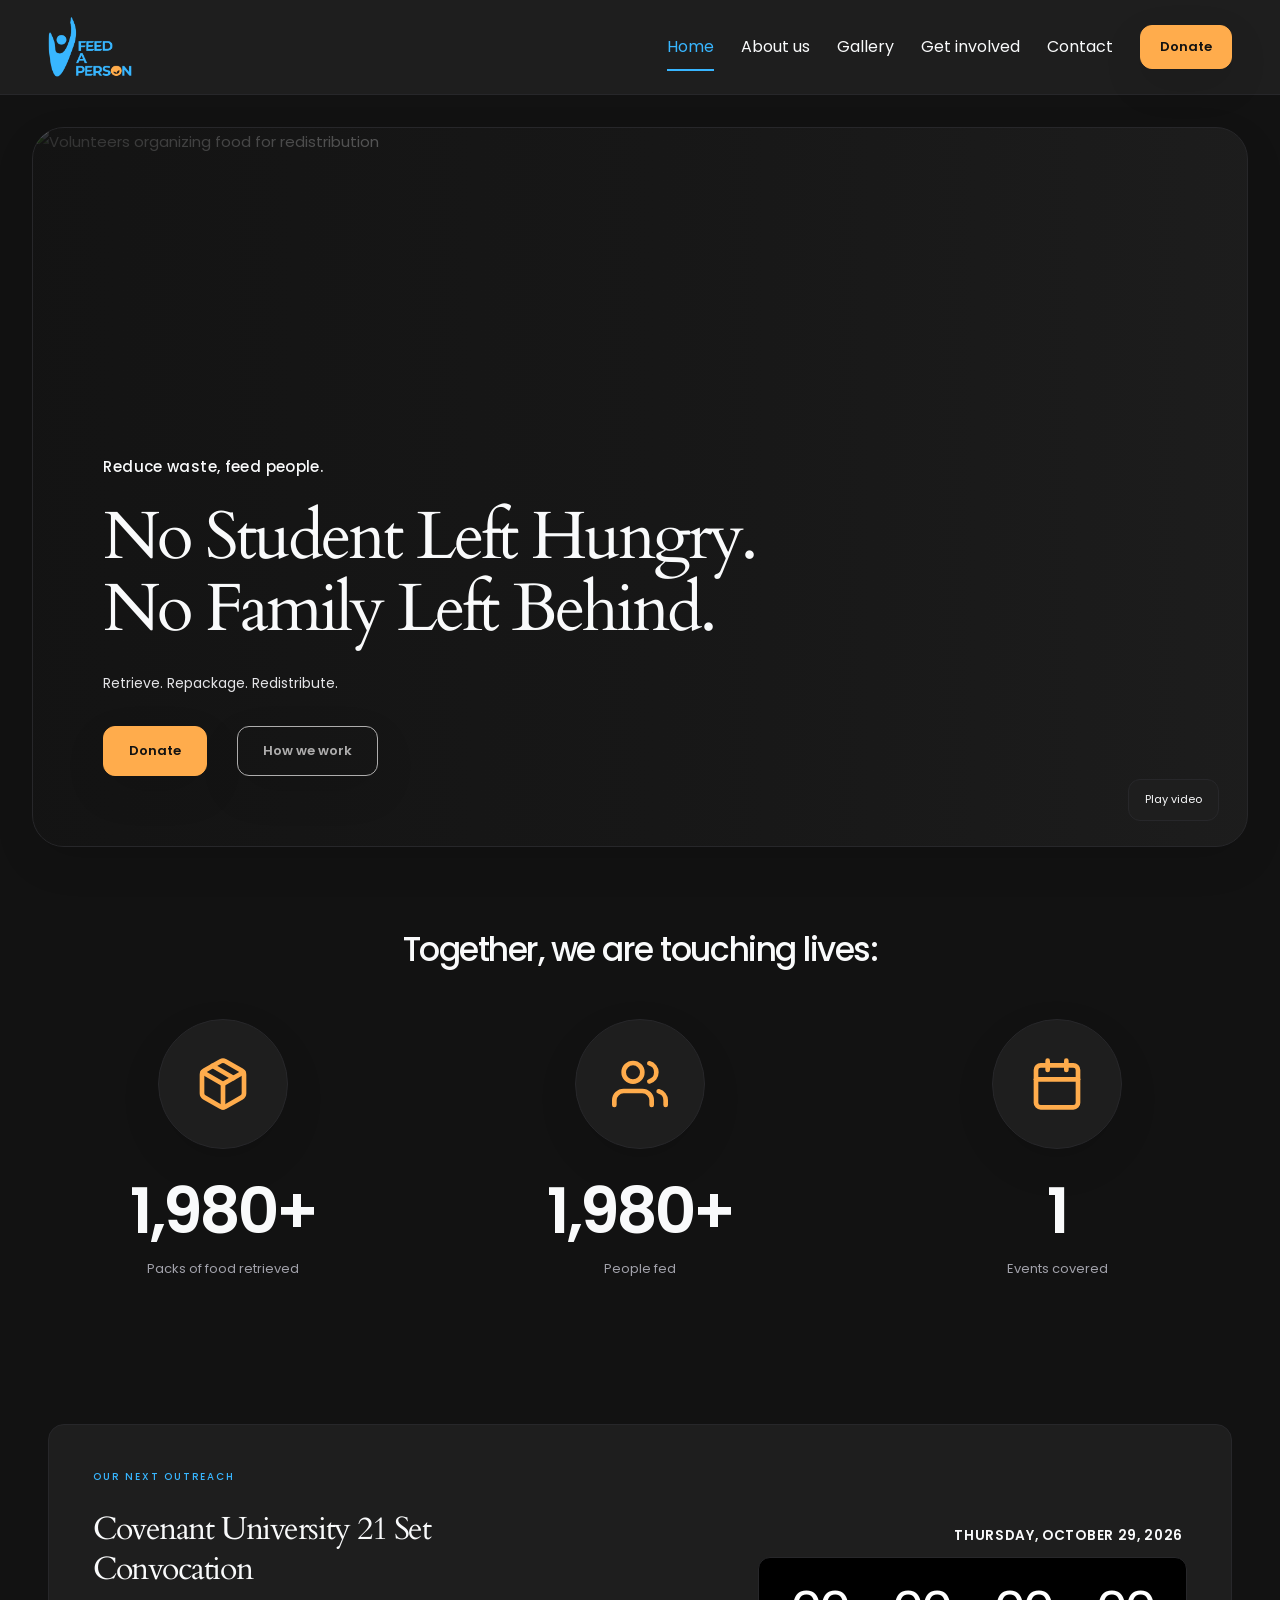
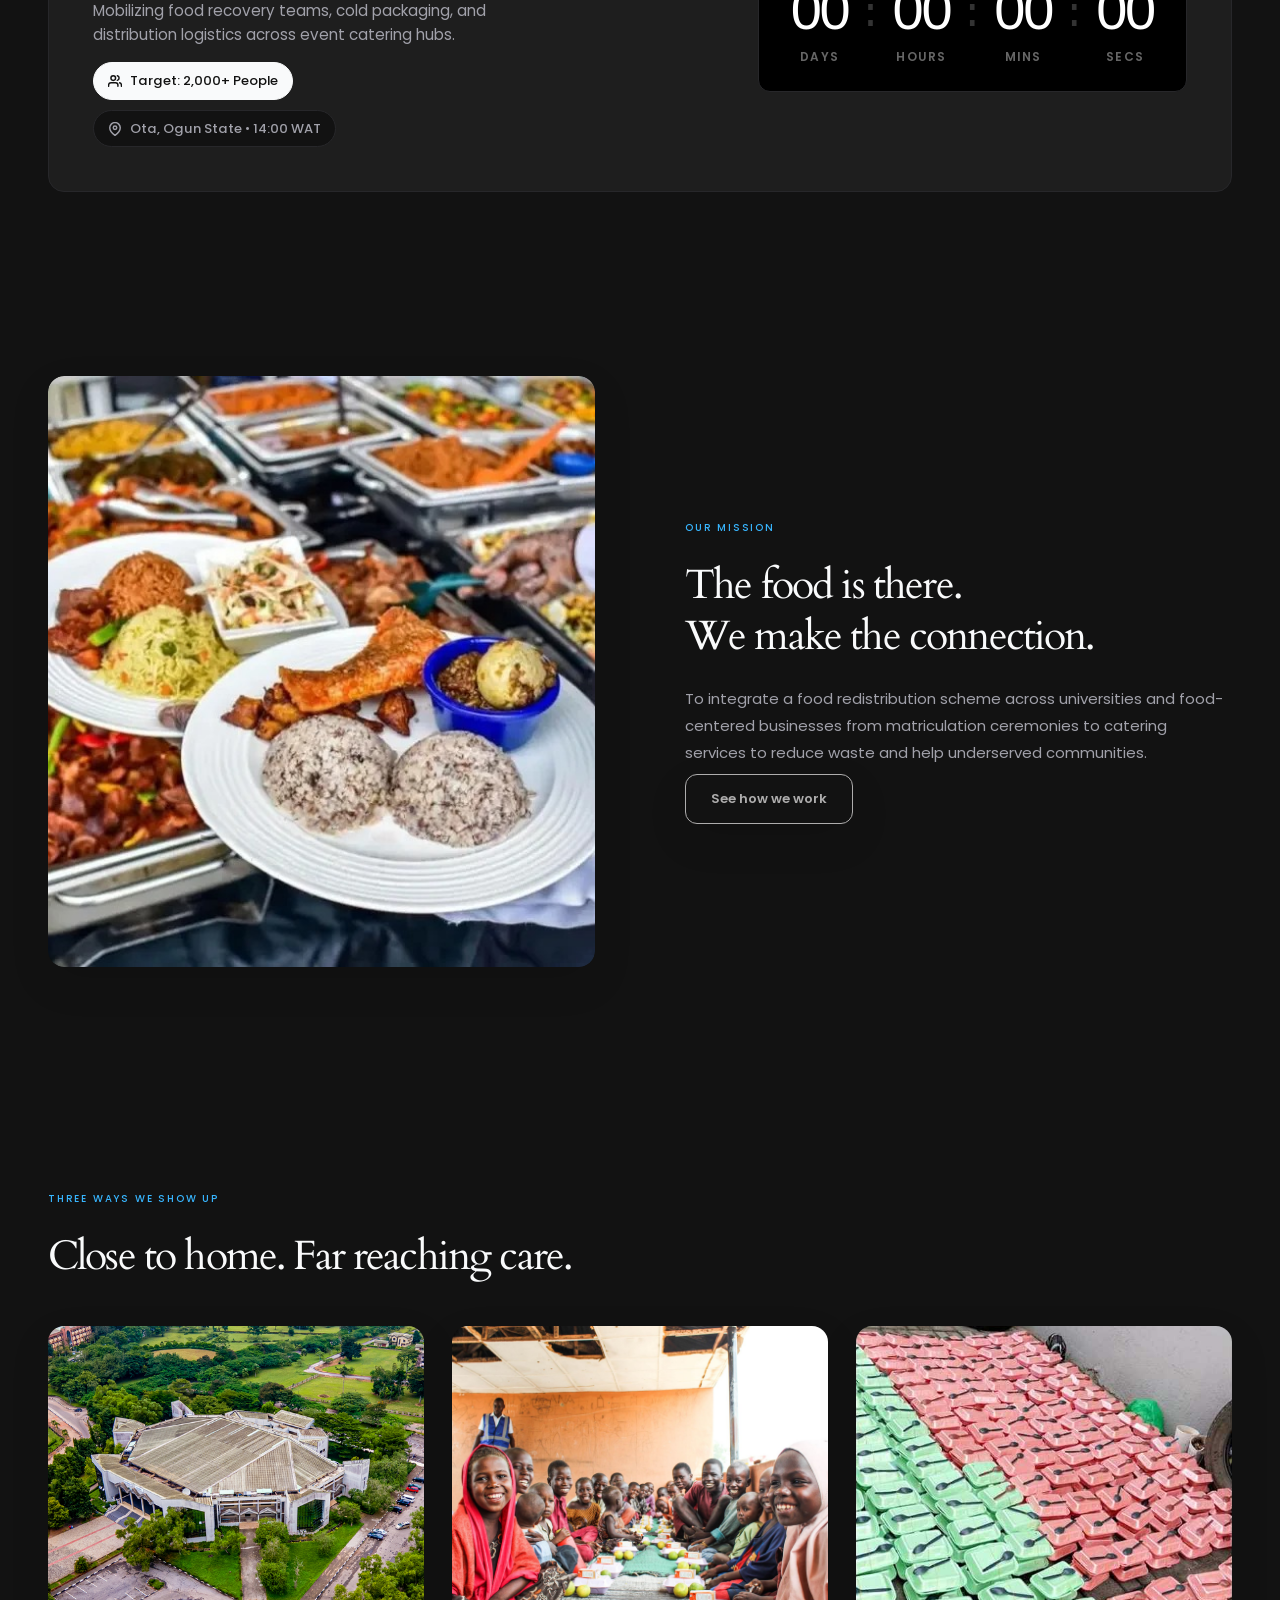
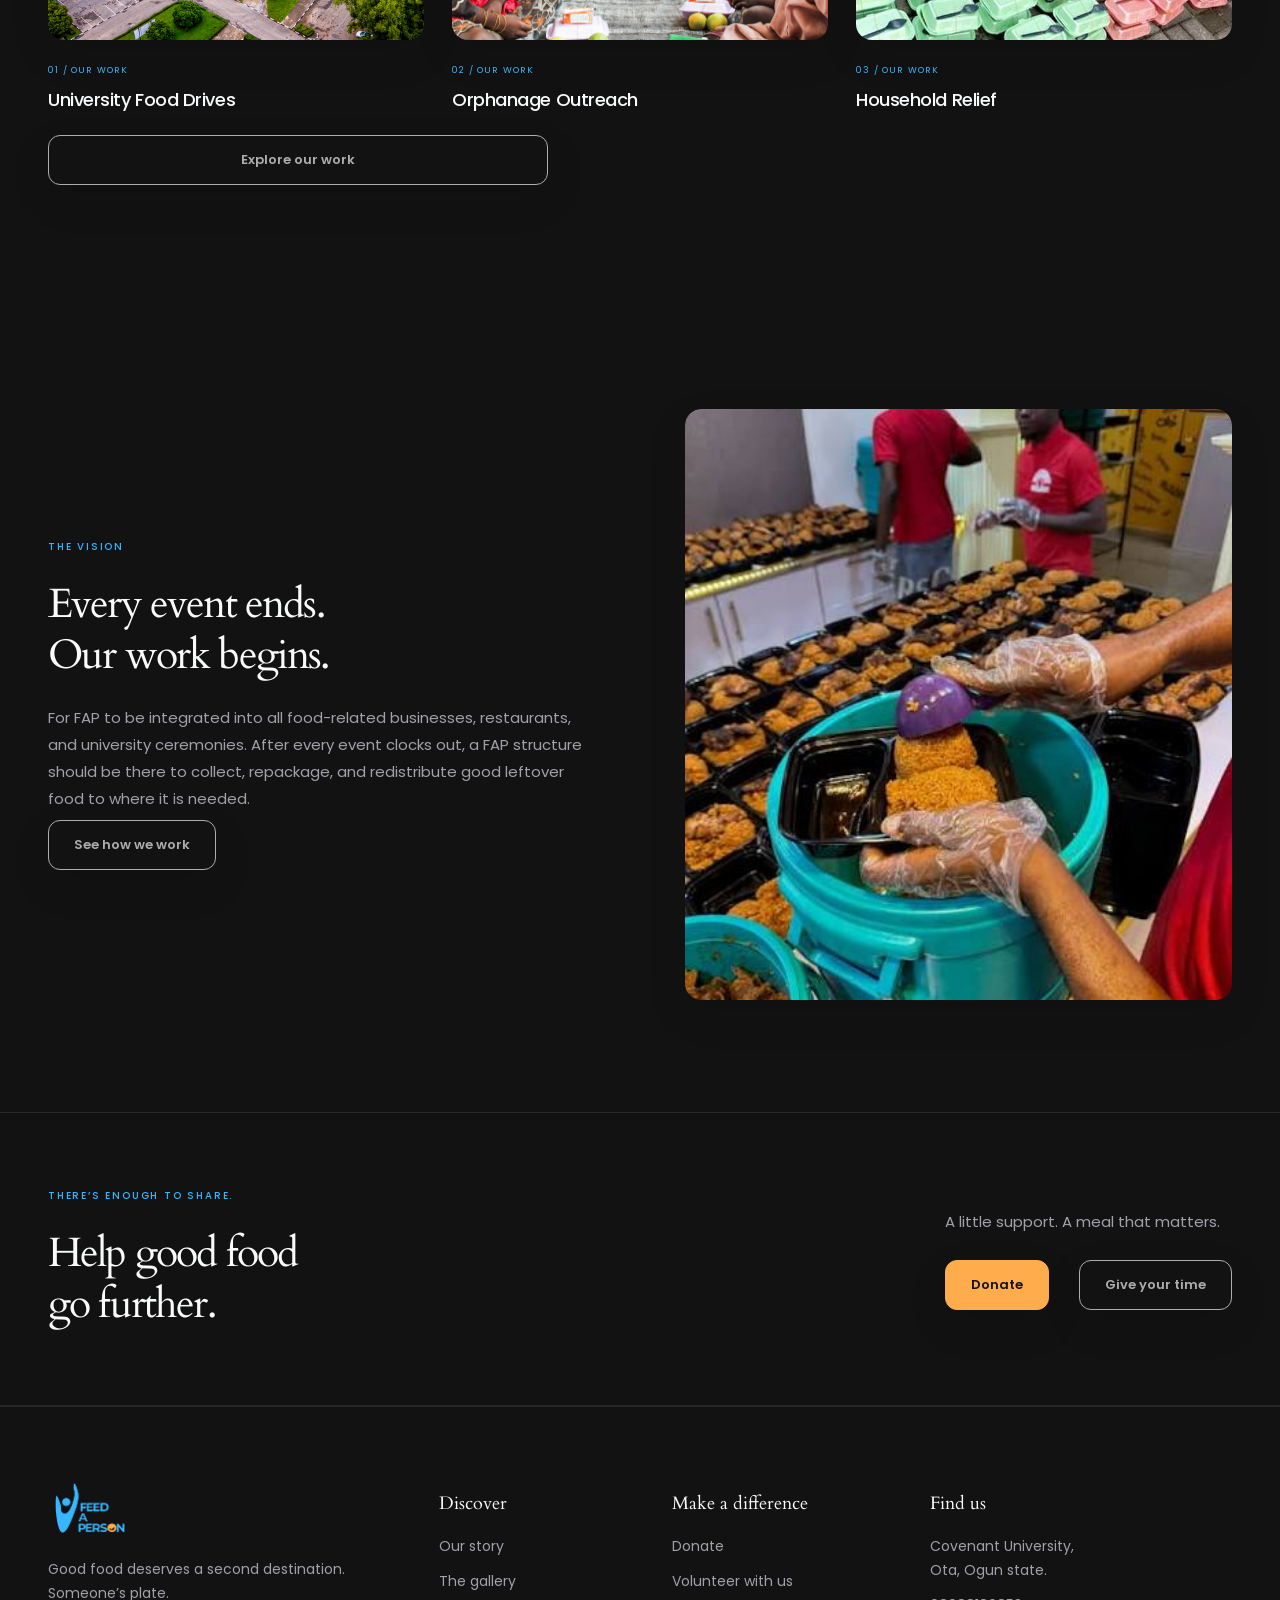
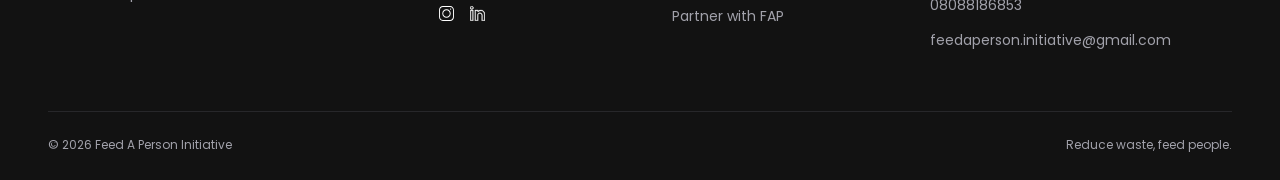
==== commit 95c02d8e: "feat: Update volunteer affiliation label, implement dual countdown engine, and enhance telemetry fea" ====
--- a/index.html
+++ b/index.html
@@ -84,7 +84,7 @@
                             </svg>
                         </div>
                         <!-- Notice the data-suffix attribute -->
-                        <div class="stat-number" data-target="400" data-suffix="">400</div>
+                        <div class="stat-number" data-target="2000" data-suffix="+">2000+</div>
                         <p class="stat-text">Packs of food retrieved</p>
                     </div>
 
@@ -101,7 +101,7 @@
                             </svg>
                         </div>
                         <!-- Suffix added here for the 350+ -->
-                        <div class="stat-number" data-target="350" data-suffix="+">350+</div>
+                        <div class="stat-number" data-target="2000" data-suffix="+">2000+</div>
                         <p class="stat-text">People fed</p>
                     </div>
 
@@ -117,18 +117,83 @@
                                 <line x1="3" y1="10" x2="21" y2="10"></line>
                             </svg>
                         </div>
-                        <div class="stat-number" data-target="3" data-suffix="">3</div>
+                        <div class="stat-number" data-target="1" data-suffix="">1</div>
                         <p class="stat-text">Events covered</p>
                     </div>
 
                 </div>
             </div>
         </section>
+        <section class="event-countdown-section" id="countdown-target" data-reveal>
+            <div class="container">
+                <div class="countdown-card">
+                    <div class="event-meta">
+                        <span class="eyebrow">OUR NEXT OUTREACH</span>
+                        <h3 class="event-title">Covenant University 21 Set Convocation</h3>
+                        <p class="event-desc">
+                            Mobilizing food recovery teams, cold packaging, and distribution logistics across event
+                            catering hubs.
+                        </p>
+
+                        <!-- Updated Metrics Row -->
+                        <div class="event-meta-pills">
+                            <!-- Target Metric -->
+                            <div class="meta-pill highlight">
+                                <svg width="14" height="14" viewBox="0 0 24 24" fill="none" stroke="currentColor"
+                                    stroke-width="2.5" stroke-linecap="round" stroke-linejoin="round">
+                                    <path d="M17 21v-2a4 4 0 0 0-4-4H5a4 4 0 0 0-4 4v2"></path>
+                                    <circle cx="9" cy="7" r="4"></circle>
+                                    <path d="M23 21v-2a4 4 0 0 0-3-3.87"></path>
+                                    <path d="M16 3.13a4 4 0 0 1 0 7.75"></path>
+                                </svg>
+                                <span>Target: 2,000+ People</span>
+                            </div>
+                            <!-- Location Metric -->
+                            <div class="meta-pill">
+                                <svg width="14" height="14" viewBox="0 0 24 24" fill="none" stroke="currentColor"
+                                    stroke-width="2.5" stroke-linecap="round" stroke-linejoin="round">
+                                    <path d="M21 10c0 7-9 13-9 13s-9-6-9-13a9 9 0 0 1 18 0z"></path>
+                                    <circle cx="12" cy="10" r="3"></circle>
+                                </svg>
+                                <span>Ota, Ogun State &bull; 14:00 WAT</span>
+                            </div>
+                        </div>
+                    </div>
+
+                    <!-- Clock Side -->
+                    <div class="clock-wrapper">
+                        <div class="target-date-display">Thursday, October 29, 2026</div>
+                        <div class="countdown-clock" id="eventClock" data-target-date="2026-10-29T14:00:00+01:00">
+                            <div class="clock-unit">
+                                <span class="clock-value" id="days">00</span>
+                                <span class="clock-label">Days</span>
+                            </div>
+                            <div class="clock-separator">:</div>
+                            <div class="clock-unit">
+                                <span class="clock-value" id="hours">00</span>
+                                <span class="clock-label">Hours</span>
+                            </div>
+                            <div class="clock-separator">:</div>
+                            <div class="clock-unit">
+                                <span class="clock-value" id="minutes">00</span>
+                                <span class="clock-label">Mins</span>
+                            </div>
+                            <div class="clock-separator">:</div>
+                            <div class="clock-unit">
+                                <span class="clock-value" id="seconds">00</span>
+                                <span class="clock-label">Secs</span>
+                            </div>
+                        </div>
+                    </div>
+                </div>
+            </div>
+        </section>
+
         <section class="section" id="mission">
             <div class="container split" style="flex-direction: column;">
                 <figure class="feature-image">
-                    <img src="assets/food.png"
-                        alt="A nourishing meal of vegetables and grains" width="1000" height="1050" loading="lazy">
+                    <img src="assets/food.png" alt="A nourishing meal of vegetables and grains" width="1000"
+                        height="1050" loading="lazy">
                 </figure>
                 <div class="section-copy">
                     <span class="eyebrow">OUR MISSION</span>
@@ -148,14 +213,13 @@
                         <span class="eyebrow">THREE WAYS WE SHOW UP</span>
                         <h2>Close to home. Far reaching care.</h2>
                     </div>
-                    
+
                 </div>
                 <div class="grid grid-three">
                     <article class="program-card">
                         <a href="about.html#our-work">
-                            <img src="assets/covenant.png"
-                                alt="A volunteer supporting a community gathering" width="800" height="650"
-                                loading="lazy">
+                            <img src="assets/covenant.png" alt="A volunteer supporting a community gathering"
+                                width="800" height="650" loading="lazy">
                             <span class="card-number">01 / OUR WORK</span>
                             <h3>University Food Drives
                             </h3>
@@ -163,8 +227,8 @@
                     </article>
                     <article class="program-card">
                         <a href="about.html#our-work">
-                            <img src="assets/food2.jpg"
-                                alt="Children spending time together outside" width="800" height="650" loading="lazy">
+                            <img src="assets/food2.jpg" alt="Children spending time together outside" width="800"
+                                height="650" loading="lazy">
                             <span class="card-number">02 / OUR WORK</span>
                             <h3>Orphanage Outreach
                             </h3>
@@ -172,18 +236,19 @@
                     </article>
                     <article class="program-card">
                         <a href="about.html#our-work">
-                            <img src="assets/food5.png"
-                                alt="Fresh vegetables ready to be shared" width="800" height="650" loading="lazy">
+                            <img src="assets/food5.png" alt="Fresh vegetables ready to be shared" width="800"
+                                height="650" loading="lazy">
                             <span class="card-number">03 / OUR WORK</span>
                             <h3>Household Relief
                             </h3>
                         </a>
                     </article>
                 </div>
-                  <a class="btn btn-secondary" href="about.html#our-work" style="margin-top: 24px; display: flex; max-width: 500px; align-items: center;">Explore our work
-                    </a>
-            </div>
-          
+                <a class="btn btn-secondary" href="about.html#our-work"
+                    style="margin-top: 24px; display: flex; max-width: 500px; align-items: center;">Explore our work
+                </a>
+            </div>
+
         </section>
         <section class="section" id="vision">
             <div class="container split" style="flex-direction: column;">
@@ -197,10 +262,10 @@
                     </a>
                 </div>
                 <figure class="feature-image">
-                    <img src="assets/food3.png"
-                        alt="A nourishing meal of vegetables and grains" width="1000" height="1050" loading="lazy">
+                    <img src="assets/food3.png" alt="A nourishing meal of vegetables and grains" width="1000"
+                        height="1050" loading="lazy">
                 </figure>
-                
+
             </div>
         </section>
         <!-- <section class="section vision-section">
@@ -232,72 +297,141 @@
         </section>
     </main>
     <footer class="site-footer">
-      <div class="container footer-grid">
-        <div>
-          <a class="brand" href="index.html" aria-label="Feed A Person home"
-            ><img
-              src="assets/logo.png"
-              alt="Feed A Person"
-              width="2246"
-              height="1616"
-          /></a>
-          <p>Good food deserves a second destination.<br />Someone’s plate.</p>
+        <div class="container footer-grid">
+            <div>
+                <a class="brand" href="index.html" aria-label="Feed A Person home"><img src="assets/logo.png"
+                        alt="Feed A Person" width="2246" height="1616" /></a>
+                <p>Good food deserves a second destination.<br />Someone’s plate.</p>
+            </div>
+            <div>
+                <h2>Discover</h2>
+                <a href="about.html">Our story</a><a href="impact.html">The gallery</a>
+                <div class="social-links">
+                    <a href="https://www.instagram.com/we.are.feed.a.person?stkn=Zm41cTV4ZzBmdmgx&utm_source=qr"
+                        target="_blank" rel="noopener noreferrer" class="social-btn" aria-label="Instagram">
+                        <img src="assets/icons/instagram.svg" alt="Instagram" class="social-icon" />
+                    </a>
+                    <a href="https://www.linkedin.com/company/feed-a-person/" target="_blank" rel="noopener noreferrer"
+                        class="social-btn" aria-label="LinkedIn">
+                        <img src="assets/icons/linkedin.svg" alt="LinkedIn" class="social-icon" />
+                    </a>
+                </div>
+            </div>
+            <div>
+                <h2>Make a difference</h2>
+                <a href="involved.html#donate">Donate</a><a href="involved.html#volunteer">Volunteer with us</a><a
+                    href="involved.html#partner">Partner with FAP</a>
+            </div>
+            <div>
+                <h2>Find us</h2>
+                <p>Covenant University,<br />Ota, Ogun state.</p>
+                <a href="tel:+2347047341823">08088186853</a><a class="footer-email"
+                    href="mailto:feedaperson.initiative@gmail.com">feedaperson.initiative@gmail.com</a>
+            </div>
         </div>
-        <div>
-          <h2>Discover</h2>
-          <a href="about.html">Our story</a
-          ><a href="impact.html">The gallery</a>
-          <div class="social-links">
-            <a
-              href="https://www.instagram.com/we.are.feed.a.person?stkn=Zm41cTV4ZzBmdmgx&utm_source=qr"
-              target="_blank"
-              rel="noopener noreferrer"
-              class="social-btn"
-              aria-label="Instagram"
-            >
-              <img
-                src="assets/icons/instagram.svg"
-                alt="Instagram"
-                class="social-icon"
-              />
-            </a>
-            <a
-              href="https://www.linkedin.com/company/feed-a-person/"
-              target="_blank"
-              rel="noopener noreferrer"
-              class="social-btn"
-              aria-label="LinkedIn"
-            >
-              <img
-                src="assets/icons/linkedin.svg"
-                alt="LinkedIn"
-                class="social-icon"
-              />
-            </a>
-          </div>
+        <div class="container footer-bottom">
+            <span>© <span data-year>2026</span> Feed A Person Initiative</span><span>Reduce waste, feed people.</span>
         </div>
-        <div>
-          <h2>Make a difference</h2>
-          <a href="involved.html#donate">Donate</a
-          ><a href="involved.html#volunteer">Volunteer with us</a
-          ><a href="involved.html#partner">Partner with FAP</a>
-        </div>
-        <div>
-          <h2>Find us</h2>
-          <p>Covenant University,<br />Ota, Ogun state.</p>
-          <a href="tel:+2347047341823">08088186853</a
-          ><a
-            class="footer-email"
-            href="mailto:feedaperson.initiative@gmail.com"
-            >feedaperson.initiative@gmail.com</a
-          >
-        </div>
-      </div>
-      <div class="container footer-bottom">
-        <span>© <span data-year>2026</span> Feed A Person Initiative</span
-        ><span>Reduce waste, feed people.</span>
-      </div>
     </footer>
+
+<!-- Central Dispatch Alert Modal -->
+<div id="dispatchToast" class="dispatch-toast" aria-hidden="true">
+  <button id="closeToast" class="close-toast-btn" aria-label="Dismiss notification">&times;</button>
+  
+  <div class="toast-content">
+    <div class="toast-header">
+      <span class="eyebrow toast-eyebrow">OUR NEXT OUTREACH</span>
+      <h3 class="event-title toast-title">Covenant University 21 Set Convocation</h3>
+      <p class="event-desc toast-desc">
+        Mobilizing food recovery teams, cold packaging, and distribution logistics across event catering hubs.
+      </p>
+    </div>
+
+    <div class="toast-date-wrapper">
+      <div class="target-date-display">THURSDAY, OCTOBER 29, 2026</div>
+    </div>
+    
+    <!-- Modal Clock (Notice the unique IDs) -->
+    <div class="countdown-clock">
+      <div class="clock-unit">
+        <span class="clock-value" id="modal-days">00</span>
+        <span class="clock-label">Days</span>
+      </div>
+      <div class="clock-separator">:</div>
+      <div class="clock-unit">
+        <span class="clock-value" id="modal-hours">00</span>
+        <span class="clock-label">Hours</span>
+      </div>
+      <div class="clock-separator">:</div>
+      <div class="clock-unit">
+        <span class="clock-value" id="modal-minutes">00</span>
+        <span class="clock-label">Mins</span>
+      </div>
+      <div class="clock-separator">:</div>
+      <div class="clock-unit">
+        <span class="clock-value" id="modal-seconds">00</span>
+        <span class="clock-label">Secs</span>
+      </div>
+    </div>
+
+    <div class="event-meta-pills toast-pills">
+      <div class="meta-pill highlight">
+        <svg width="14" height="14" viewBox="0 0 24 24" fill="none" stroke="currentColor" stroke-width="2.5" stroke-linecap="round" stroke-linejoin="round"><path d="M17 21v-2a4 4 0 0 0-4-4H5a4 4 0 0 0-4 4v2"></path><circle cx="9" cy="7" r="4"></circle><path d="M23 21v-2a4 4 0 0 0-3-3.87"></path><path d="M16 3.13a4 4 0 0 1 0 7.75"></path></svg>
+        <span>Target: 2,000+ People</span>
+      </div>
+      <div class="meta-pill">
+        <svg width="14" height="14" viewBox="0 0 24 24" fill="none" stroke="currentColor" stroke-width="2.5" stroke-linecap="round" stroke-linejoin="round"><path d="M21 10c0 7-9 13-9 13s-9-6-9-13a9 9 0 0 1 18 0z"></path><circle cx="12" cy="10" r="3"></circle></svg>
+        <span>Covenant University, Ota, Ogun State</span>
+      </div>
+    </div>
+    <div class="toast-cta-bento">
+      <!-- Primary Action (Dominant) -->
+      <a href="involved.html#volunteer" class="btnn-primary" onclick="document.getElementById('closeToast').click();">
+        Join Volunteer Team
+        <svg width="18" height="18" viewBox="0 0 24 24" fill="none" stroke="currentColor" stroke-width="2.5" stroke-linecap="round" stroke-linejoin="round"><line x1="5" y1="12" x2="19" y2="12"></line><polyline points="12 5 19 12 12 19"></polyline></svg>
+      </a>
+      
+      <!-- Secondary Actions (Subdued, Split Row) -->
+      <div class="cta-split-row">
+        <a href="involved.html#donate" class="btnn-secondary" onclick="document.getElementById('closeToast').click();">
+          Donate Funds
+        </a>
+        <a href="involved.html#partner" class="btnn-secondary" onclick="document.getElementById('closeToast').click();">
+          Partner With Us
+        </a>
+      </div>
+    </div>
+
+    <div id="state-live" class="modal-state">
+      <div class="toast-header live-header">
+        <div class="live-indicator"><span class="pulse-dot"></span> LIVE OPERATIONS</div>
+        <h3 class="event-title toast-title">Dispatch is Underway</h3>
+        <p class="event-desc toast-desc">
+          The Covenant University 21st Set Convocation run is currently active.
+        </p>
+      </div>
+
+      <!-- Bento CTAs for D-Day -->
+      <div class="toast-cta-bento">
+      <!-- Primary Action (Dominant) -->
+      <a href="dday.html" class="btnn-primary" onclick="document.getElementById('closeToast').click();">
+        View Target Dashboard
+        <svg width="18" height="18" viewBox="0 0 24 24" fill="none" stroke="currentColor" stroke-width="2.5" stroke-linecap="round" stroke-linejoin="round"><line x1="5" y1="12" x2="19" y2="12"></line><polyline points="12 5 19 12 12 19"></polyline></svg>
+      </a>
+      
+      <!-- Secondary Actions (Subdued, Split Row) -->
+      <div class="cta-split-row">
+        <a href="#involved.html#donate" class="btnn-secondary" onclick="document.getElementById('closeToast').click();">
+          Donate Funds
+        </a>
+        <a href="involved.html#volunteer" class="btnn-secondary" onclick="document.getElementById('closeToast').click();">
+          Give your time
+        </a>
+      </div>
+    </div>
+    </div>
+</div>
+</div>
 </body>
 
-</html>
+</html>
--- a/styles.css
+++ b/styles.css
@@ -2371,4 +2371,764 @@
 .link-whatsapp-inline:hover {
   color: #fff;
   text-decoration-color: #fff;
+}
+
+
+/* Event Countdown Section */
+.event-countdown-section {
+  padding-block: clamp(40px, 6vw, 72px);
+  background-color: var(--bg-base, #121212);
+}
+
+.countdown-card {
+  display: flex;
+  align-items: center;
+  justify-content: space-between;
+  gap: 32px;
+  background: var(--bg-surface, #1e1e1e);
+  border: 1px solid var(--border-subtle, #303030);
+  border-radius: var(--radius-md, 16px);
+  padding: clamp(28px, 4vw, 44px);
+}
+
+.event-meta {
+  max-width: 540px;
+}
+
+.event-title {
+  font-family: var(--font-cardo, 'Cardo', serif);
+  font-size: clamp(1.5rem, 2.5vw, 2rem);
+  color: var(--text-main, #f7f7f7);
+  line-height: 1.25;
+  margin-top: 6px;
+  margin-bottom: 10px;
+}
+
+.event-desc {
+  color: var(--text-muted, #8e8e8e);
+  font-size: 0.95rem;
+  line-height: 1.55;
+  margin-bottom: 16px;
+}
+
+/* .event-location-pill {
+  display: inline-flex;
+  align-items: center;
+  gap: 8px;
+  font-size: 0.8rem;
+  font-weight: 500;
+  color: var(--color-accent, #ffac4c);
+  background: rgba(255, 172, 76, 0.08);
+  border: 1px solid rgba(255, 172, 76, 0.2);
+  padding: 4px 12px;
+  border-radius: 50px;
+} */
+
+/* Clock Unit Display */
+.countdown-clock {
+  display: flex;
+  align-items: center;
+  justify-content: space-between; /* Spreads items evenly */
+  box-sizing: border-box;
+  background: #000000;
+  border: 1px solid var(--border-subtle, #303030);
+  border-radius: 12px;
+  padding: 24px 32px;
+  gap: 10px; /* Reduced base gap */
+  user-select: none;
+}
+
+.clock-unit {
+  display: flex;
+  flex-direction: column;
+  align-items: center;
+  flex: 1 1 0px; /* The '0px' basis is the magic bullet for overflow */
+  min-width: 0; 
+}
+
+.clock-value {
+  font-family: var(--font-body);
+  font-size: clamp(1.6rem, 7vw, 3.5rem);
+  font-weight: 300;
+  color: #ffffff;
+  line-height: 1;
+  letter-spacing: -0.04em;
+}
+
+.clock-label {
+  font-size: clamp(0.55rem, 2.5vw, 0.75rem);
+  font-weight: 600;
+  text-transform: uppercase;
+  letter-spacing: 0.1em;
+  color: #666666;
+  margin-top: 8px;
+}
+
+.clock-separator {
+  font-family: ui-monospace, monospace;
+  font-size: clamp(1.4rem, 6vw, 2.5rem);
+  font-weight: 300;
+  color: #333333;
+  margin-top: -16px;
+  flex-shrink: 0; 
+}
+
+/* Event Expired State */
+.event-live-banner {
+  font-family: var(--font-cardo, 'Cardo', serif);
+  font-size: 1.35rem;
+  color: var(--color-accent, #ffac4c);
+  padding: 12px 24px;
+}
+
+@media (max-width: 860px) {
+  .countdown-card {
+    flex-direction: column;
+    align-items: flex-start;
+  }
+  .countdown-clock {
+    width: 100%;
+    justify-content: space-around;
+  }
+}
+/* Meta Pills Row */
+.event-meta-pills {
+  display: flex;
+  flex-wrap: wrap;
+  gap: 10px;
+  margin-top: 16px;
+}
+
+.meta-pill {
+  display: inline-flex;
+  align-items: center;
+  gap: 8px;
+  font-size: 0.82rem;
+  font-weight: 500;
+  color: var(--text-muted, #8e8e8e);
+  background: var(--bg-base, #121212);
+  border: 1px solid var(--border-subtle, #303030);
+  padding: 6px 14px;
+  border-radius: 50px;
+}
+
+.meta-pill.highlight {
+  color: #121212;
+  background: var(--text-main, #f7f7f7);
+  border-color: var(--text-main, #f7f7f7);
+  font-weight: 500;
+}
+
+/* Clock Wrapper & Date Label */
+.clock-wrapper {
+  display: flex;
+  flex-direction: column;
+  align-items: flex-end; /* Aligns to the right on desktop */
+  gap: 8px;
+  width: 100%;
+}
+
+.target-date-display {
+  font-size: 0.85rem;
+  font-weight: 600;
+  text-transform: uppercase;
+  letter-spacing: 0.05em;
+  color: var(--text-main, #f7f7f7);
+  padding-right: 4px;
+}
+
+@media (max-width: 860px) {
+  .clock-wrapper {
+    align-items: flex-start;
+    margin-top: 12px;
+  }
+}
+
+@media (max-width: 500px) {
+  .countdown-clock {
+    padding: 16px 12px;
+    gap: 4px;
+  }
+  .clock-separator {
+    margin-top: -12px;
+  }
+}
+
+/* Team Section */
+.team-section {
+  padding-block: clamp(60px, 8vw, 100px);
+  background: var(--bg-base, #121212);
+}
+
+.team-header {
+  max-width: 640px;
+  margin-bottom: clamp(36px, 5vw, 56px);
+}
+
+.team-heading {
+  font-family: var(--font-cardo, 'Cardo', serif);
+  font-size: clamp(2rem, 3.5vw, 2.75rem);
+  color: var(--text-main, #f7f7f7);
+  line-height: 1.2;
+  margin-top: 8px;
+  margin-bottom: 12px;
+}
+
+.team-subtitle {
+  color: var(--text-muted, #8e8e8e);
+  font-size: 1rem;
+  line-height: 1.6;
+}
+
+/* 3-Column Responsive Grid */
+.team-grid {
+  display: grid;
+  grid-template-columns: repeat(3, 1fr);
+  gap: 24px;
+}
+
+.team-card {
+  background: var(--bg-surface, #1e1e1e);
+  border: 1px solid var(--border-subtle, #303030);
+  border-radius: var(--radius-md, 16px);
+  overflow: hidden;
+  display: flex;
+  flex-direction: column;
+  transition: transform 0.25s ease, border-color 0.25s ease;
+}
+
+.team-card:hover {
+  transform: translateY(-4px);
+  border-color: var(--border-hover, #444444);
+}
+
+/* Image Presentation with Muted Editorial Desaturation */
+.team-photo-box {
+  width: 100%;
+  aspect-ratio: 1/1;
+  overflow: hidden;
+  background-color: #161616;
+}
+
+.team-photo {
+  width: 100%;
+  height: 100%;
+  object-fit: cover;
+  filter: grayscale(25%);
+  transition: filter 0.3s ease, transform 0.4s ease;
+  position: top;
+}
+
+.team-card:hover .team-photo {
+  filter: grayscale(0%);
+  transform: scale(1.03);
+}
+
+.team-details {
+  padding: 24px;
+  display: flex;
+  flex-direction: column;
+  flex: 1;
+}
+
+.team-unit {
+  font-size: 0.72rem;
+  font-weight: 600;
+  text-transform: uppercase;
+  letter-spacing: 0.08em;
+  color: var(--color-accent, #ffac4c);
+  margin-bottom: 6px;
+}
+
+.team-name {
+  font-family: var(--font-cardo, 'Cardo', serif);
+  font-size: 1.4rem;
+  color: var(--text-main, #f7f7f7);
+  margin: 0 0 4px;
+}
+
+.team-role {
+  color: var(--text-muted, #8e8e8e);
+  font-size: 0.88rem;
+  margin-bottom: 16px;
+}
+
+.team-socials {
+  margin-top: auto;
+  display: flex;
+  gap: 12px;
+}
+
+.team-socials a {
+  color: var(--text-muted, #8e8e8e);
+  transition: color 0.2s ease;
+}
+
+.team-socials a:hover {
+  color: var(--color-primary, #38b6ff);
+}
+
+@media (max-width: 960px) {
+  .team-grid {
+    grid-template-columns: repeat(2, 1fr);
+  }
+}
+
+@media (max-width: 600px) {
+  .team-grid {
+    grid-template-columns: 1fr;
+  }
+}
+
+/* Central Modal Takeover */
+.dispatch-toast {
+  position: fixed;
+  top: 50%;
+  left: 50%;
+  z-index: 10000;
+  background: #1c1c1c; /* Matches your dark card surface */
+  border: 1px solid var(--border-subtle, #303030);
+  border-radius: 16px;
+  /* 100vmax shadow dims the entire screen instantly */
+  box-shadow: 0 24px 64px rgba(0, 0, 0, 0.9), 0 0 0 100vmax rgba(0, 0, 0, 0.75);
+  
+  width: calc(100% - 32px);
+  max-width: 580px; /* Wide enough to fit the clock beautifully */
+  padding: 32px;
+  
+  transform: translate(-50%, calc(-50% + 40px)) scale(0.95);
+  opacity: 0;
+  visibility: hidden;
+  transition: transform 0.4s cubic-bezier(0.16, 1, 0.3, 1), 
+              opacity 0.3s ease, 
+              visibility 0.3s ease;
+}
+
+.dispatch-toast.is-visible {
+  transform: translate(-50%, -50%) scale(1);
+  opacity: 1;
+  visibility: visible;
+}
+
+.close-toast-btn {
+  position: absolute;
+  top: 16px;
+  right: 16px;
+  background: #2a2a2a;
+  border: none;
+  border-radius: 50%;
+  width: 32px;
+  height: 32px;
+  display: flex;
+  align-items: center;
+  justify-content: center;
+  color: #8e8e8e;
+  font-size: 1.4rem;
+  line-height: 1;
+  cursor: pointer;
+  transition: all 0.2s ease;
+}
+
+.close-toast-btn:hover {
+  background: #3a3a3a;
+  color: #ffffff;
+}
+
+.toast-content {
+  display: flex;
+  flex-direction: column;
+  gap: 16px;
+}
+
+/* Typography matching the main card */
+.toast-eyebrow {
+  color: #38b6ff; /* The exact blue from your image */
+  font-size: 0.75rem;
+  font-weight: 600;
+  letter-spacing: 0.1em;
+  text-transform: uppercase;
+  display: block;
+  margin-bottom: 8px;
+}
+
+.toast-title {
+  font-family: var(--font-cardo, 'Cardo', serif);
+  font-size: 1.8rem;
+  color: #ffffff;
+  line-height: 1.2;
+  margin: 0 0 8px 0;
+}
+
+.toast-desc {
+  color: #8e8e8e;
+  font-size: 0.95rem;
+  line-height: 1.5;
+  margin: 0;
+}
+
+.toast-date-wrapper {
+  display: flex;
+  justify-content: flex-end; /* Pushes date to the right above the clock */
+  margin-top: 8px;
+  margin-bottom: -8px; /* Tucks it closer to the black clock box */
+}
+
+.toast-pills {
+  margin-top: 8px;
+}
+
+/* Mobile Adjustments */
+@media (max-width: 500px) {
+  .dispatch-toast {
+    padding: 24px 16px;
+  }
+  .toast-date-wrapper {
+    justify-content: flex-start;
+  }
+  .toast-title {
+    font-size: 1.5rem;
+  }
+}
+
+/* Bento CTA Container */
+.toast-cta-bento {
+  display: flex;
+  flex-direction: column;
+  gap: 10px; /* Tight spacing locks it into a cohesive block */
+  margin-top: 24px;
+  width: 100%;
+}
+
+/* Primary Button - Dominates the visual space */
+.btnn-primary {
+  display: flex;
+  align-items: center;
+  justify-content: center;
+  gap: 10px;
+  width: 100%;
+  background: var(--text-main, #f7f7f7);
+  color: #121212;
+  font-size: 1.05rem;
+  font-weight: 700;
+  text-transform: uppercase;
+  letter-spacing: 0.05em;
+  padding: 14px 24px;
+  border-radius: 16px;
+  text-decoration: none;
+  transition: all 0.2s ease;
+}
+
+.btnn-primary:hover {
+  background: var(--color-accent, #ffac4c);
+  color: #121212;
+  transform: translateY(-2px);
+}
+
+.btnn-primary:hover svg {
+  transform: translateX(4px);
+}
+
+/* Split Row for Secondary Actions */
+.cta-split-row {
+  display: flex;
+  gap: 10px;
+  width: 100%;
+}
+
+/* Secondary Buttons - Recessed and subtle */
+.btnn-secondary {
+  flex: 1; /* Both buttons take up exactly half the space */
+  display: flex;
+  align-items: center;
+  justify-content: center;
+  background: #242424; /* Slightly lighter than the modal background */
+  color: #cac9c9;
+  font-size: 0.85rem;
+  font-weight: 600;
+  text-transform: uppercase;
+  letter-spacing: 0.05em;
+  padding: 14px 16px;
+  border: 1px solid #a4a4a4;
+  border-radius: 16px;
+  text-decoration: none;
+  transition: all 0.2s ease;
+}
+
+.btnn-secondary:hover {
+  background: #333333;
+  color: #ffffff;
+  border-color: #555555;
+}
+
+/* Mobile Adjustments */
+@media (max-width: 500px) {
+  .toast-cta-bento {
+    margin-top: 16px;
+  }
+  .btnn-primary {
+    padding: 16px 20px;
+    font-size: 0.95rem;
+  }
+  .btnn-secondary {
+    padding: 12px 10px;
+    font-size: 0.75rem;
+  }
+}
+
+/* Telemetry Core */
+.d-day-telemetry {
+  max-width: 1200px;
+  margin: 0 auto;
+  padding: 40px 20px;
+}
+
+.telemetry-header {
+  text-align: center;
+  margin-bottom: 24px;
+}
+
+/* Static, brutalist live indicator */
+.live-indicator {
+  display: inline-flex;
+  align-items: center;
+  gap: 8px;
+  font-size: 0.8rem;
+  font-weight: 700;
+  color: var(--color-accent, #ffac4c);
+  text-transform: uppercase;
+  letter-spacing: 0.1em;
+  margin-bottom: 16px;
+}
+
+.static-dot {
+  width: 8px;
+  height: 8px;
+  background-color: var(--color-accent, #ffac4c);
+  border-radius: 50%;
+}
+
+.dispatch-title {
+  font-family: var(--font-cardo, 'Cardo', serif);
+  font-size: 2.5rem;
+  color: #ffffff;
+  margin: 0 0 16px 0;
+  line-height: 1.1;
+}
+
+.dispatch-meta {
+  display: flex;
+  align-items: center;
+  justify-content: center;
+  gap: 12px;
+  font-size: 0.85rem;
+  font-weight: 600;
+  color: #8e8e8e;
+  text-transform: uppercase;
+  letter-spacing: 0.05em;
+  margin-bottom: 12px;
+}
+
+.meta-divider {
+  color: #444;
+}
+
+.last-updated {
+  font-family: var(--font-body);
+  font-size: 0.8rem;
+  color: #666;
+}
+.last-updated span {
+  color: #ffffff;
+}
+
+/* Tracker Layout */
+.tracker-container {
+  display: flex;
+  align-items: stretch;
+}
+
+.tracker-block {
+  flex: 1;
+  display: flex;
+  flex-direction: column;
+  align-items: center;
+  padding: 0 40px;
+}
+
+/* The Structural Divider */
+.tracker-divider {
+  width: 1px;
+  background-color: #2a2a2a;
+}
+
+.tracker-title {
+  font-family: var(--font-cardo);
+  font-size: 1.4rem;
+  color: #ffffff;
+  margin: 0 0 40px 0;
+}
+
+/* SVG Rings */
+.circular-progress-wrapper {
+  position: relative;
+  width: 220px;
+  height: 220px;
+  margin-bottom: 40px;
+}
+
+.progress-ring {
+  transform: rotate(-90deg);
+}
+
+.ring-bg {
+  fill: transparent;
+  stroke: #5c5c5c; /* Very dark grey */
+  stroke-width: 14;
+}
+
+.ring-fill {
+  fill: transparent;
+  stroke-width: 14;
+  stroke-linecap: round; /* Brutalist flat ends instead of rounded */
+  transition: stroke-dashoffset 1.5s cubic-bezier(0.16, 1, 0.3, 1);
+}
+
+.primary-ring {
+  stroke: var(--color-accent, #ffac4c);
+}
+
+.overflow-ring {
+  stroke: #38b6ff; /* Brand blue kicks in > 100% */
+}
+
+.ring-percentage {
+  position: absolute;
+  top: 50%;
+  left: 50%;
+  transform: translate(-50%, -50%);
+  font-family: var(--font-body);
+  font-size: 2.5rem;
+  font-weight: 400;
+  color: #ffffff;
+  letter-spacing: -0.05em;
+}
+
+/* Stats */
+.tracker-stats {
+  display: flex;
+  justify-content: space-between;
+  width: 100%;
+  border-top: 1px solid #2a2a2a;
+  padding-top: 24px;
+  margin-bottom: 24px;
+}
+
+.stat-block {
+  display: flex;
+  flex-direction: column;
+}
+
+.stat-block.right {
+  text-align: right;
+}
+
+.stat-label {
+  font-size: 0.7rem;
+  font-weight: 700;
+  text-transform: uppercase;
+  letter-spacing: 0.1em;
+  color: #afafaf;
+  margin-bottom: 8px;
+}
+
+.stat-val {
+  font-family: var(--font-body);
+  font-size: 2rem;
+  font-weight: 600;
+  color: #ffffff;
+}
+
+.stat-val small {
+  font-size: 0.9rem;
+  color: #8e8e8e;
+}
+
+/* Extra Context Text */
+.tracker-note {
+  font-size: 0.85rem;
+  line-height: 1.6;
+  color: #8e8e8e;
+  text-align: center;
+  margin: 0;
+  max-width: 300px;
+}
+
+/* Mobile Adjustments */
+@media (max-width: 768px) {
+  .tracker-container {
+    flex-direction: column;
+  }
+  .tracker-block {
+    padding: 20px 0;
+  }
+  .tracker-divider {
+    width: 100%;
+    height: 1px;
+  }
+  .meta-divider {
+    display: none;
+  }
+}
+
+@media (max-width: 550px) {
+  .dispatch-meta {
+    flex-direction: column;
+    gap: 8px;
+  }
+}
+
+/* Modal State Management */
+.modal-state {
+  display: none;
+  flex-direction: column;
+  gap: 16px;
+}
+
+.modal-state.is-active {
+  display: flex;
+  animation: fadeIn 0.4s ease forwards;
+}
+
+@keyframes fadeIn {
+  from { opacity: 0; transform: translateY(10px); }
+  to { opacity: 1; transform: translateY(0); }
+}
+
+/* D-Day Live Header Tweaks */
+.live-header {
+  text-align: center;
+  padding: 24px 0 16px 0;
+}
+
+/* Reuse your pulse dot from the telemetry page */
+/* .live-indicator {
+  display: inline-flex;
+  align-items: center;
+  gap: 8px;
+  font-family: ui-monospace, monospace;
+  font-size: 0.85rem;
+  font-weight: 700;
+  color: #ff3b30;
+  background: rgba(255, 59, 48, 0.1);
+  padding: 6px 16px;
+  border-radius: 50px;
+  letter-spacing: 0.05em;
+  margin-bottom: 16px;
+} */
+.pulse-dot {
+  width: 8px;
+  height: 8px;
+  background-color: var(--brand-orange);
+  border-radius: 50%;
+  animation: pulse 1.5s infinite;
 }
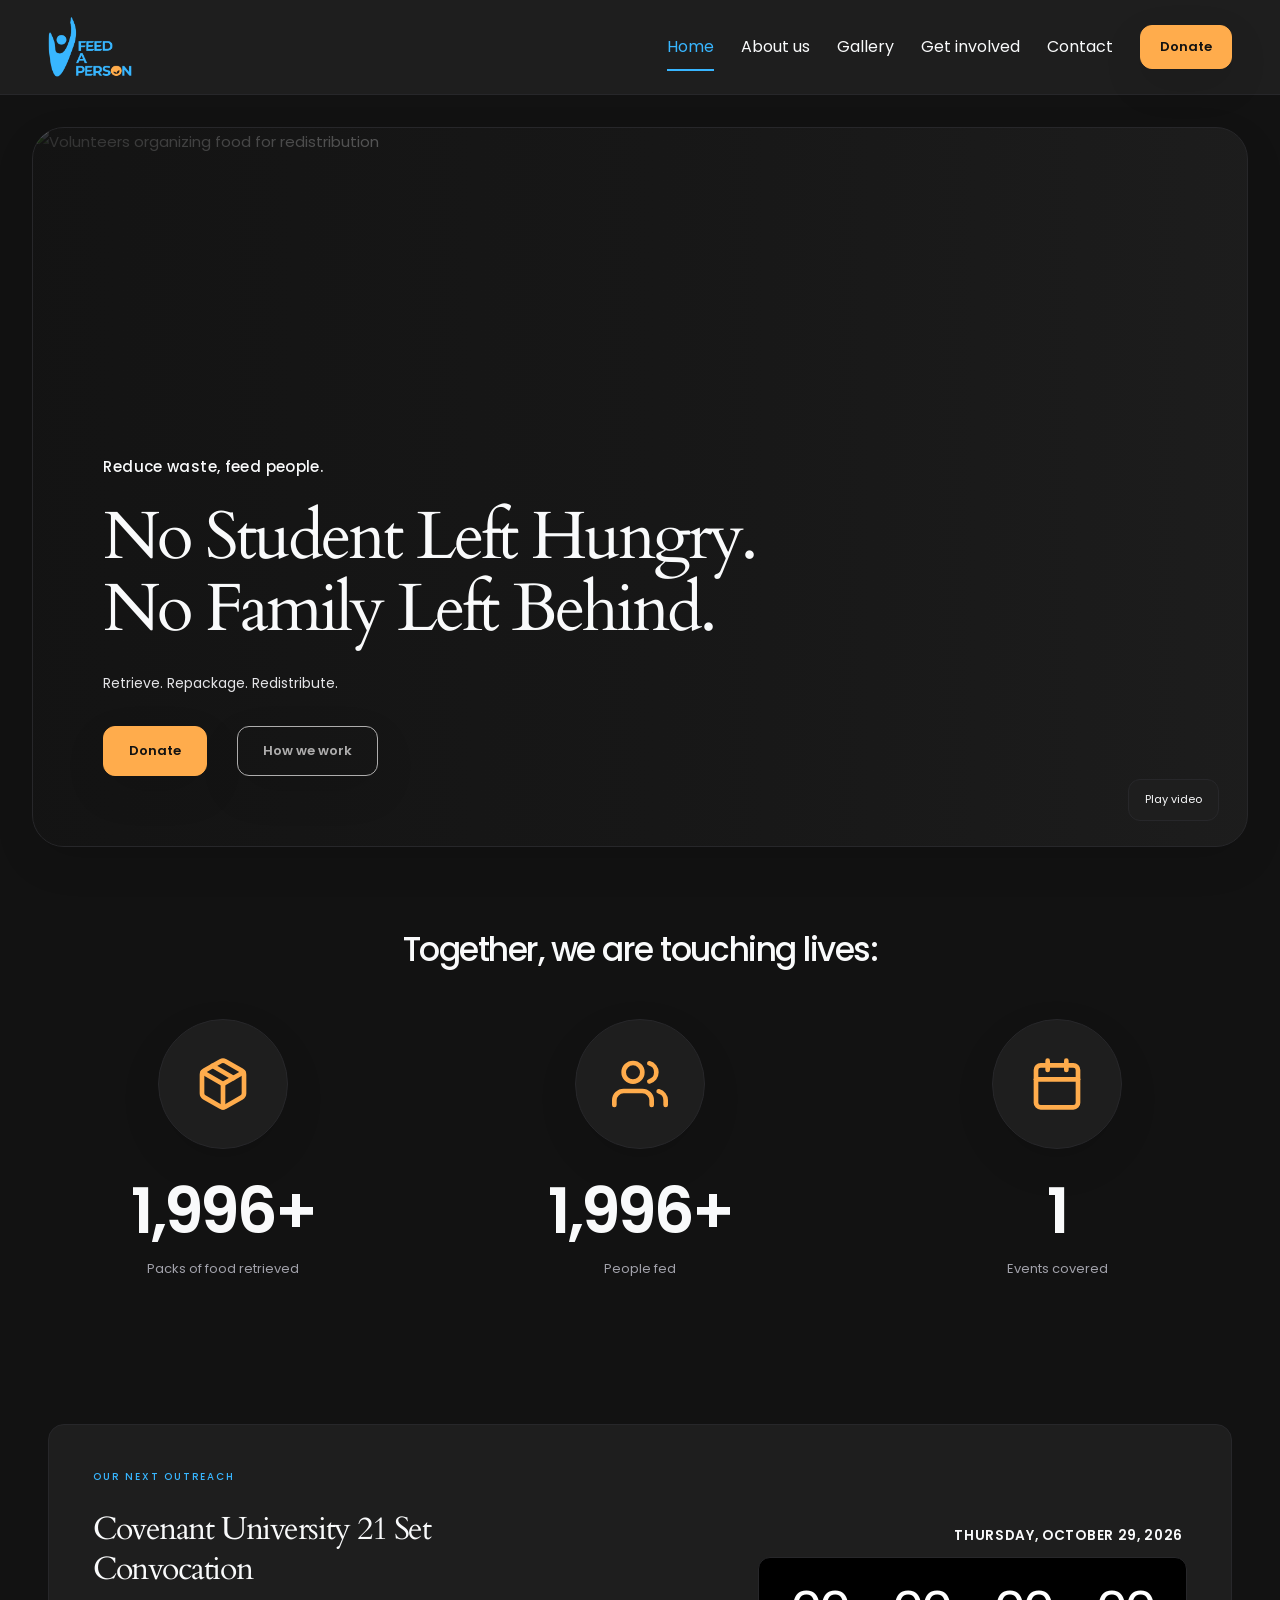
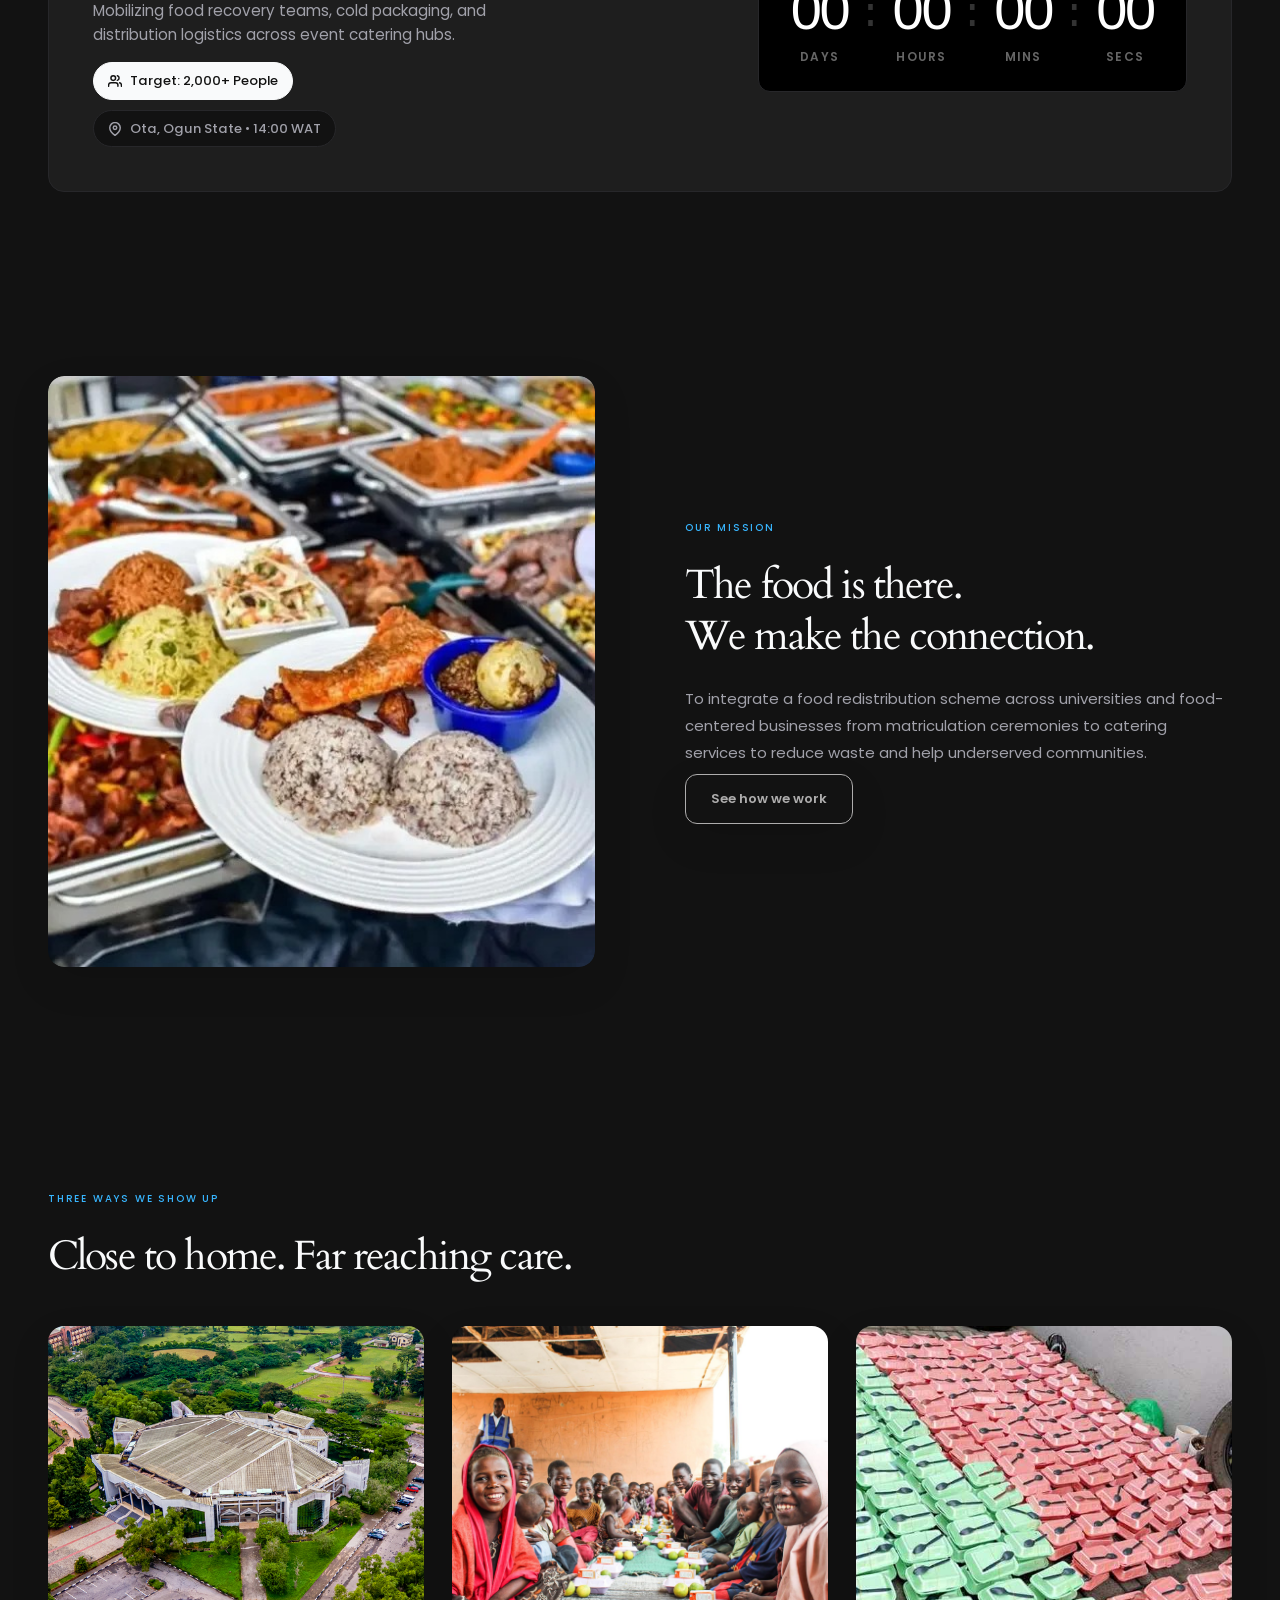
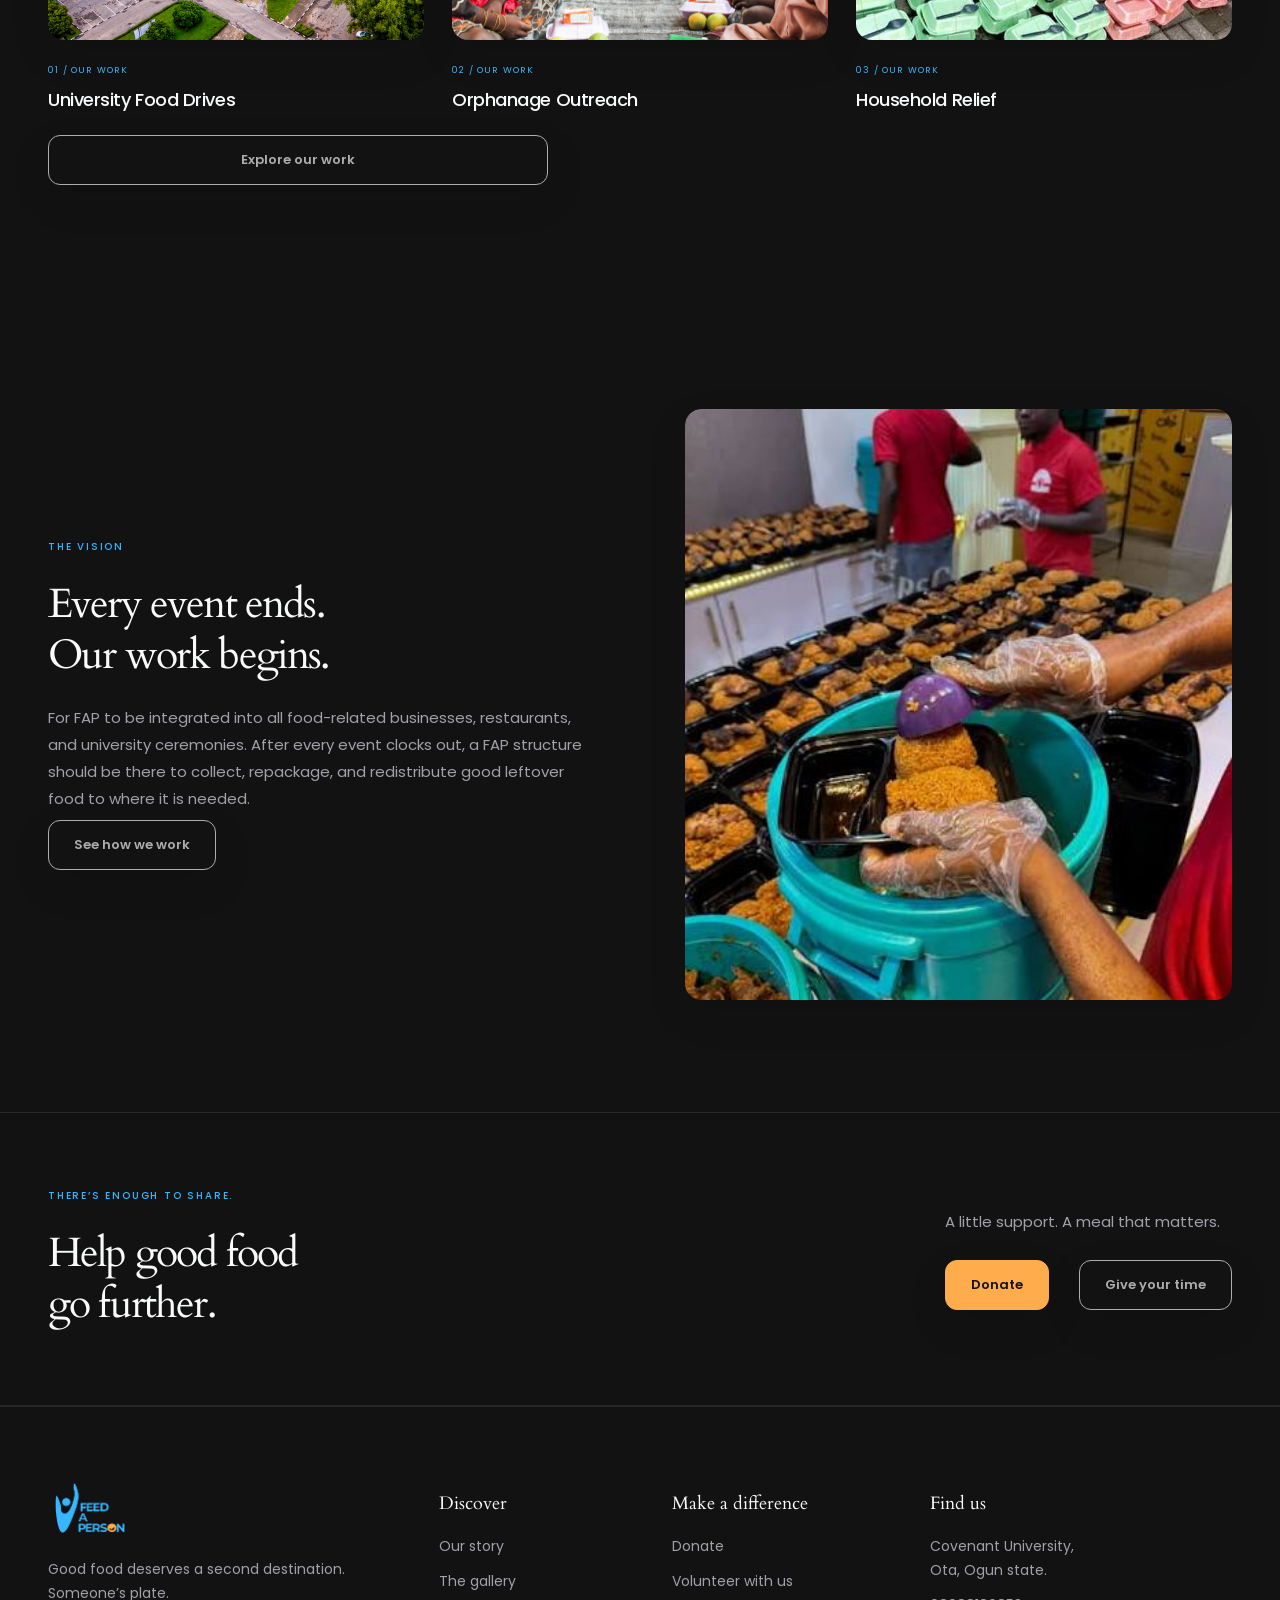
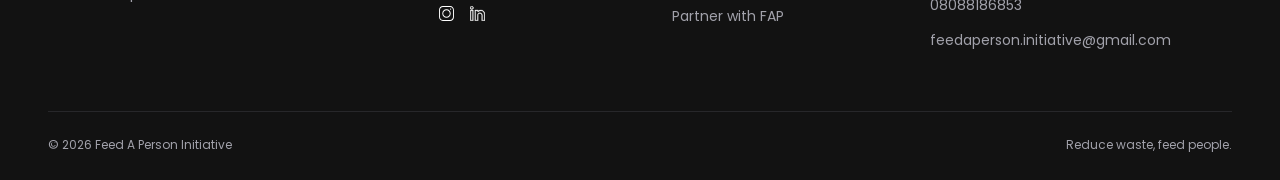
==== commit a96cc2ea: "fix: Update university location text in index.html" ====
--- a/index.html
+++ b/index.html
@@ -381,7 +381,7 @@
       </div>
       <div class="meta-pill">
         <svg width="14" height="14" viewBox="0 0 24 24" fill="none" stroke="currentColor" stroke-width="2.5" stroke-linecap="round" stroke-linejoin="round"><path d="M21 10c0 7-9 13-9 13s-9-6-9-13a9 9 0 0 1 18 0z"></path><circle cx="12" cy="10" r="3"></circle></svg>
-        <span>Covenant University, Ota, Ogun State</span>
+        <span>Covenant University, Ogun State</span>
       </div>
     </div>
     <div class="toast-cta-bento">
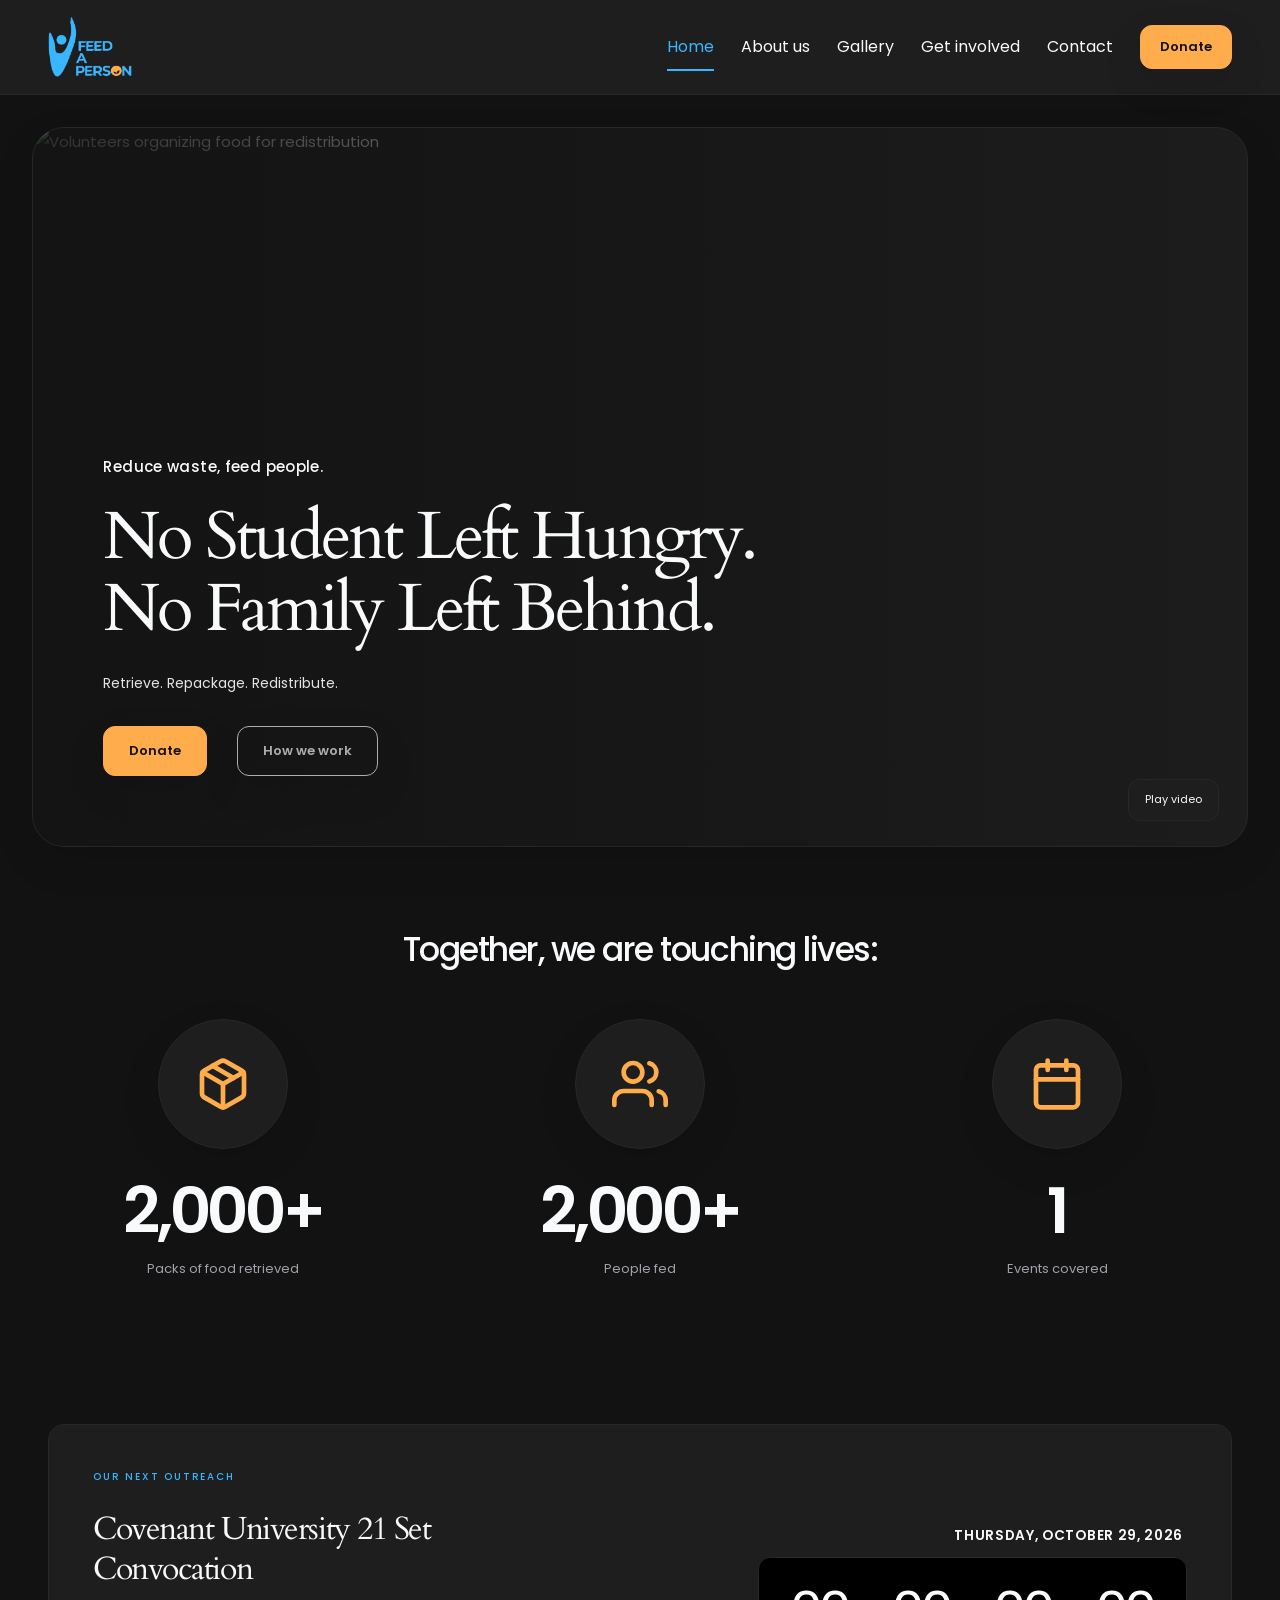
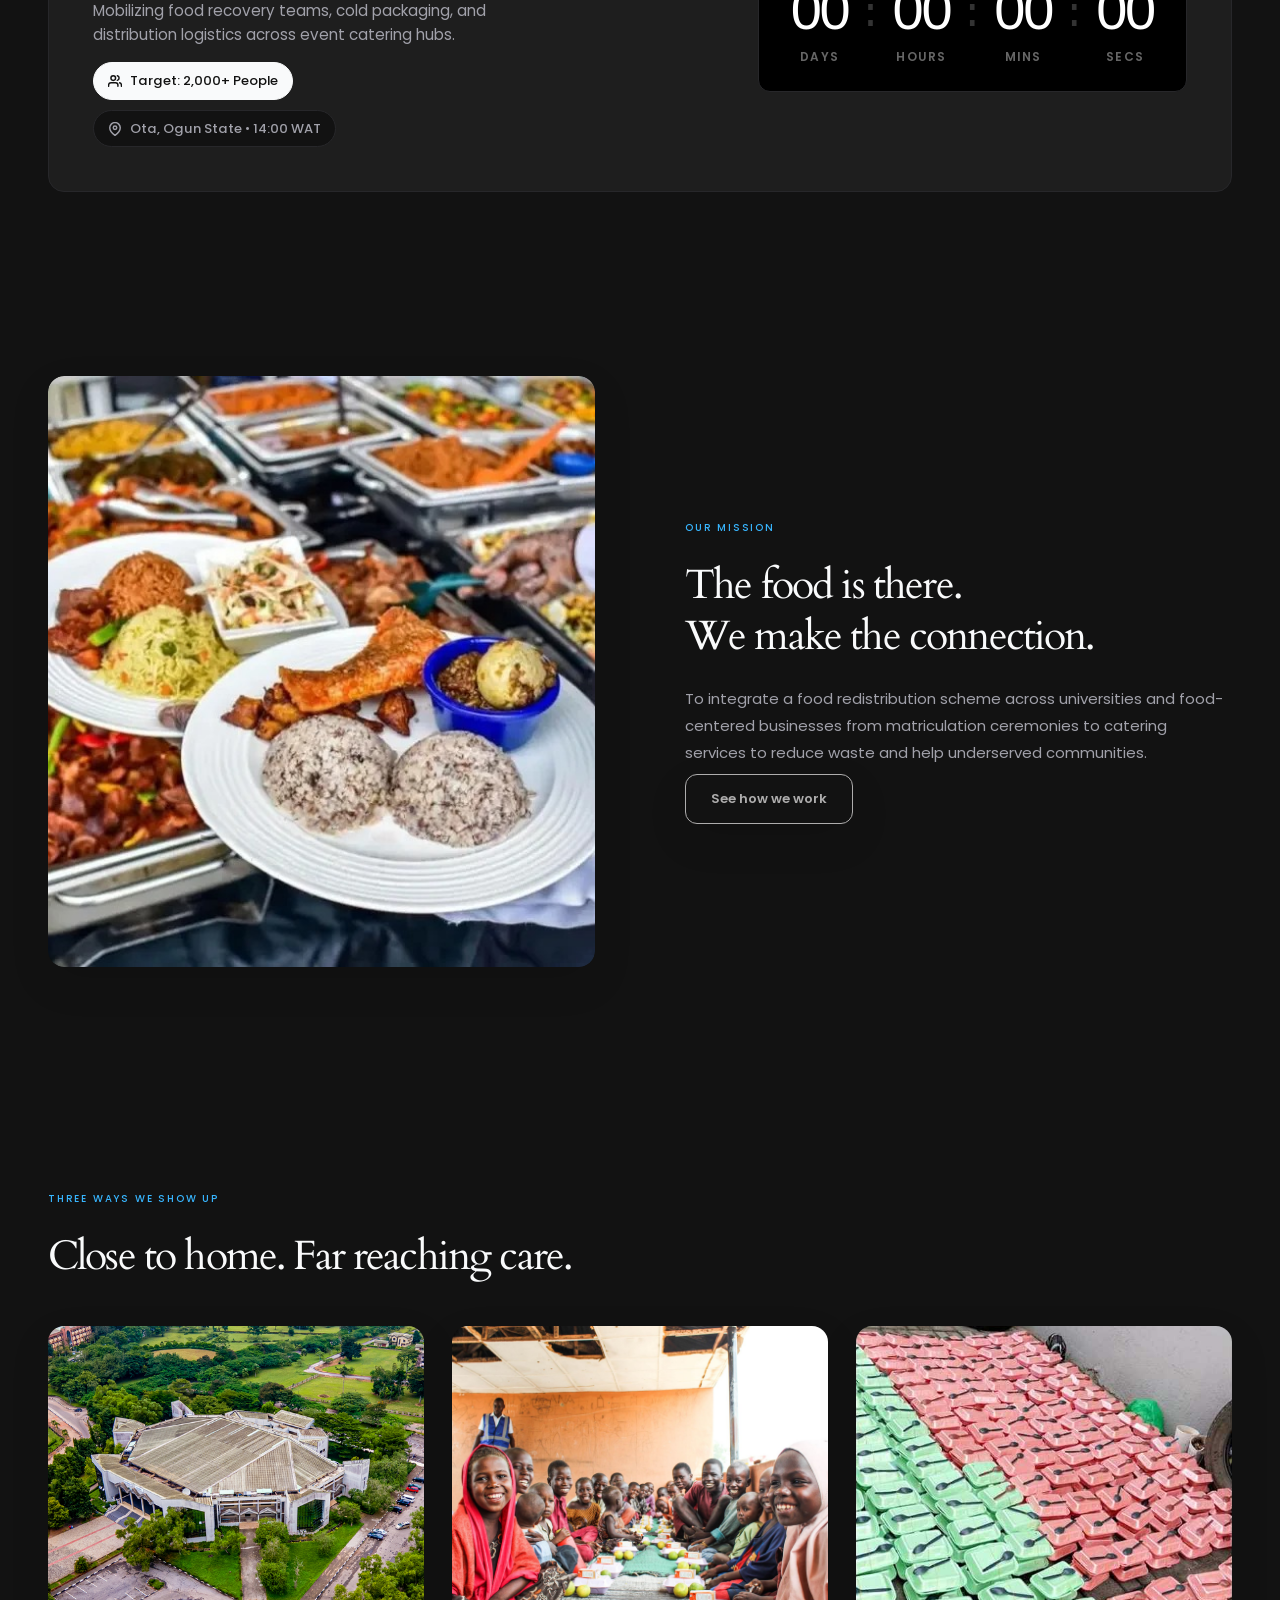
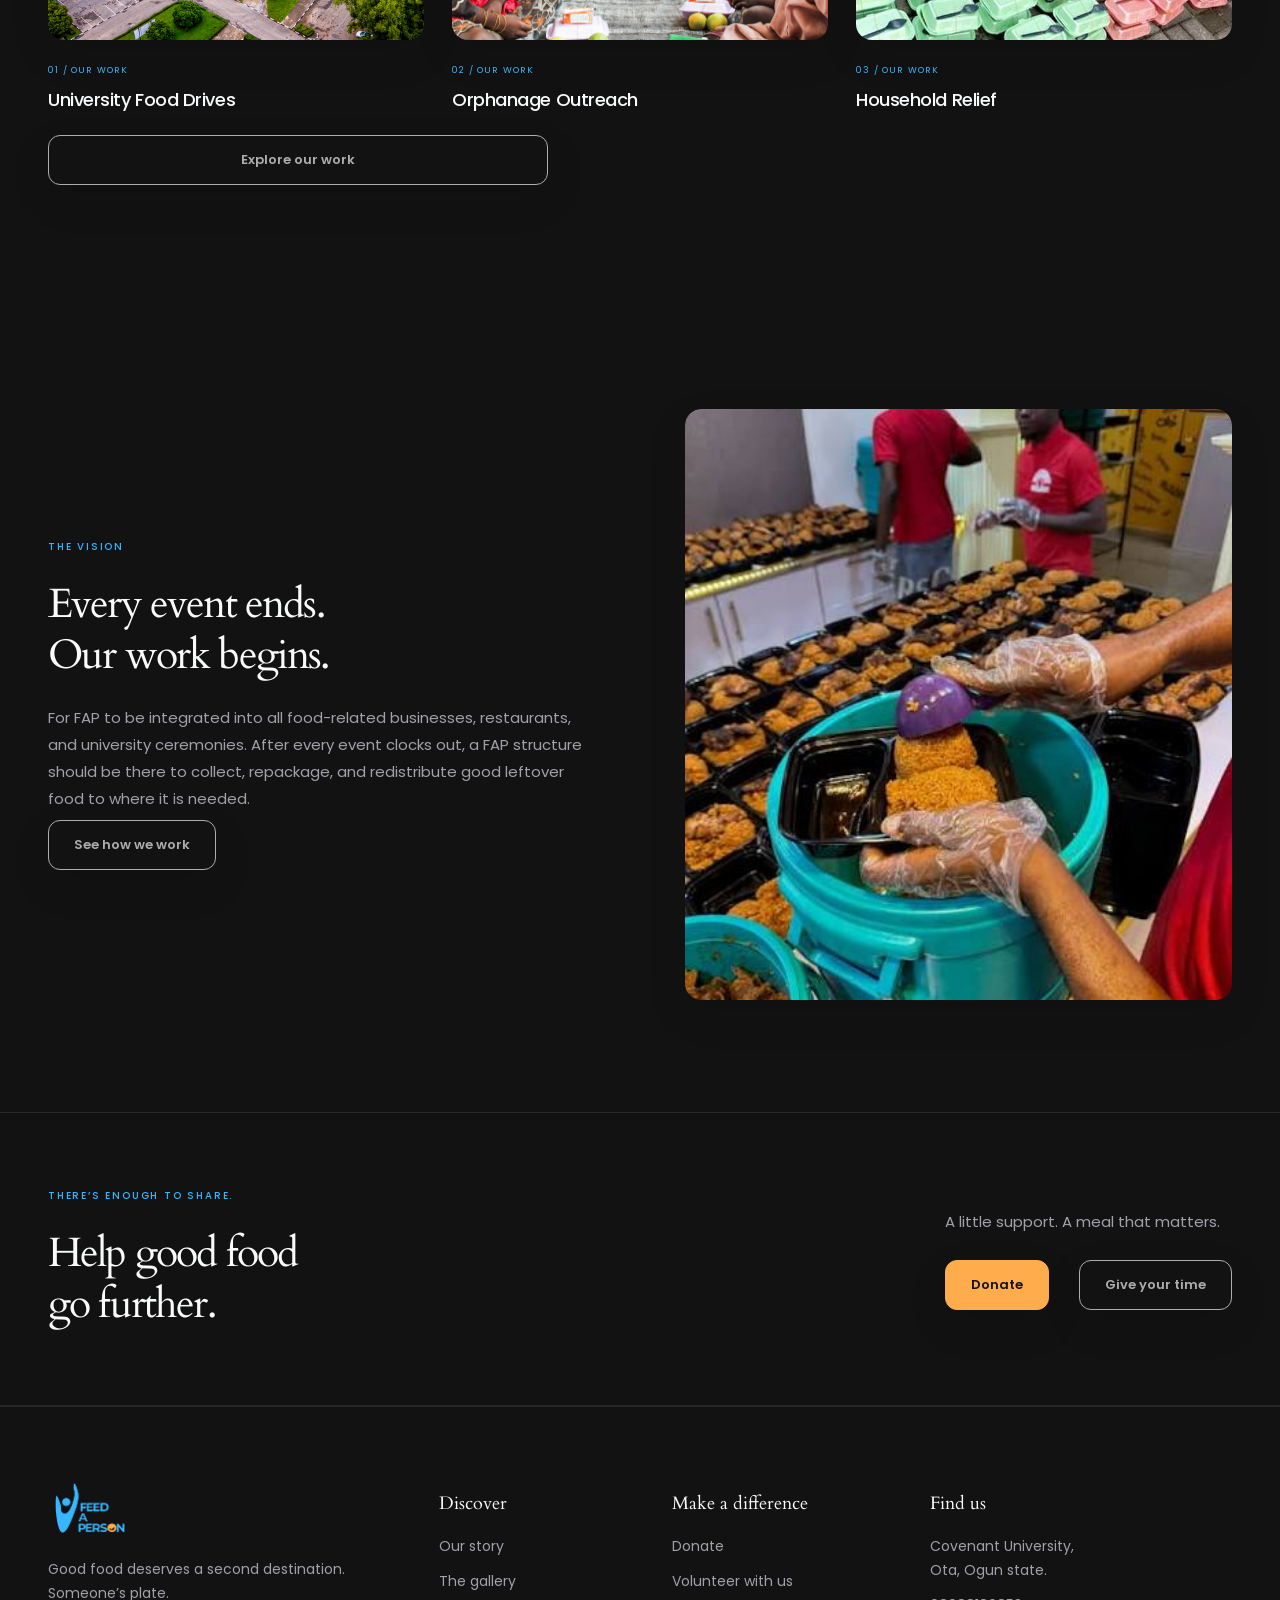
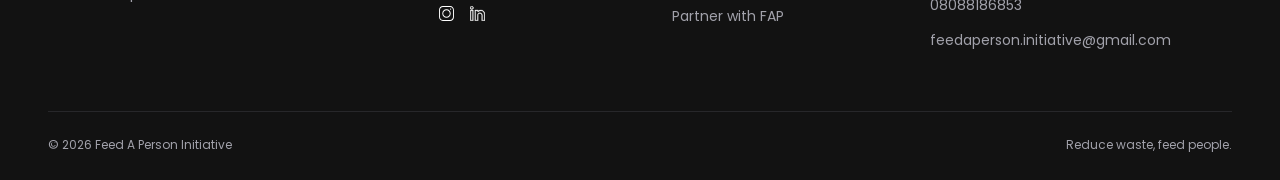
==== commit c31db9ed: "feat: Update event description for clarity and enhance modal auto-dismiss functionality" ====
--- a/index.html
+++ b/index.html
@@ -343,7 +343,7 @@
       <span class="eyebrow toast-eyebrow">OUR NEXT OUTREACH</span>
       <h3 class="event-title toast-title">Covenant University 21 Set Convocation</h3>
       <p class="event-desc toast-desc">
-        Mobilizing food recovery teams, cold packaging, and distribution logistics across event catering hubs.
+        Taking excess food from the convocation ground, to where it is needed, to make real impact.
       </p>
     </div>
 
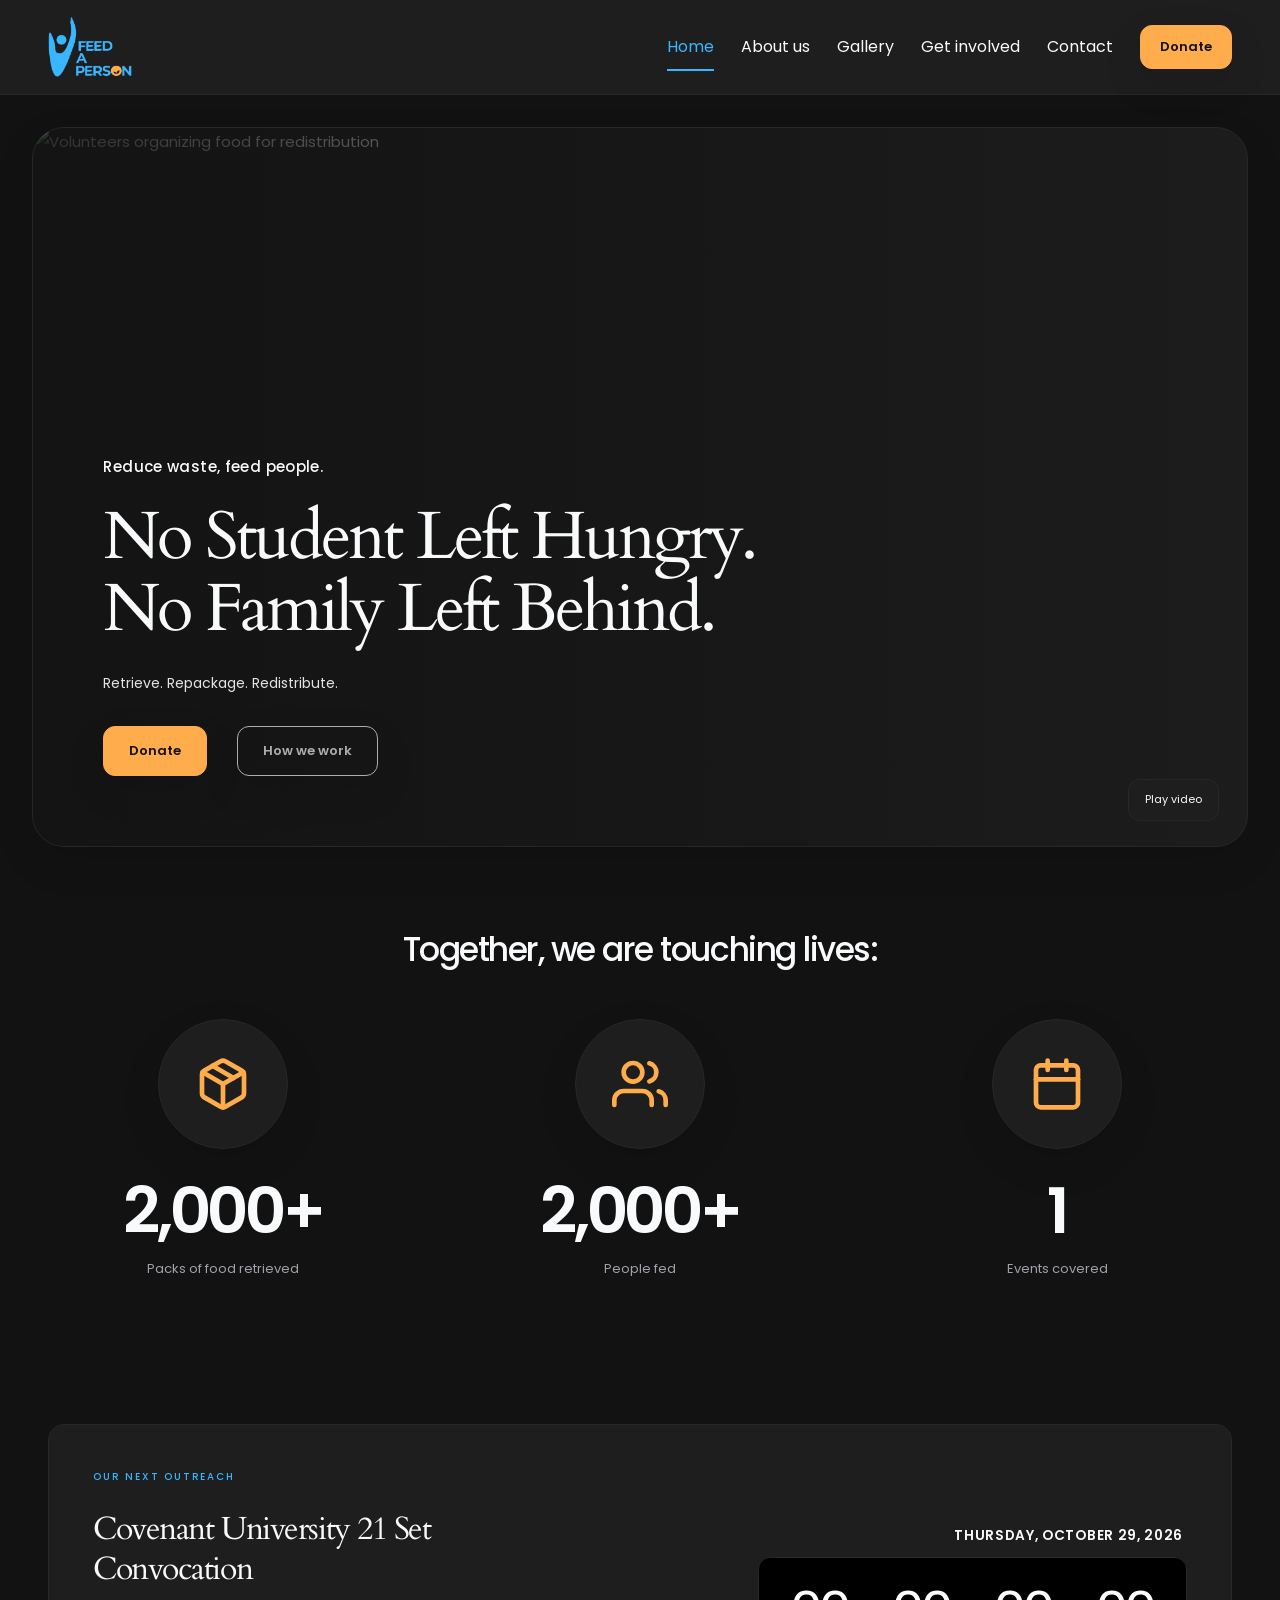
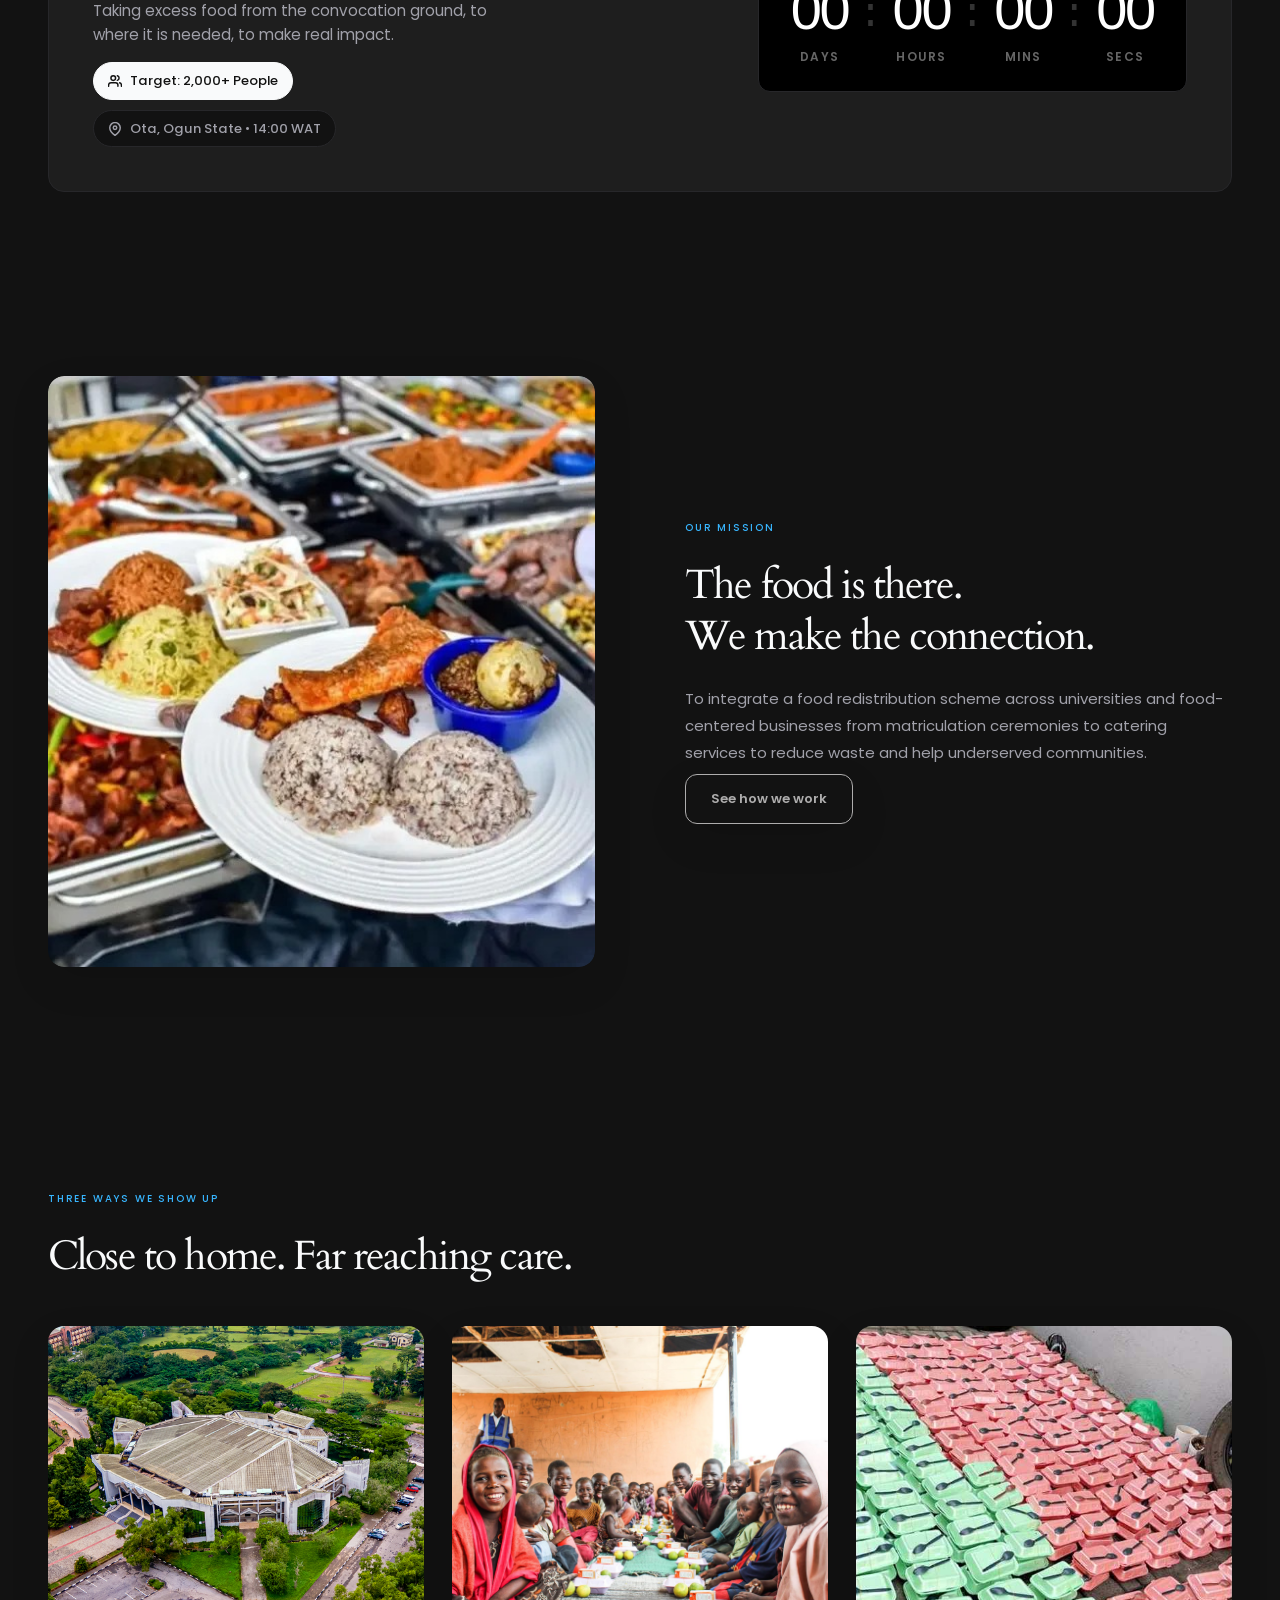
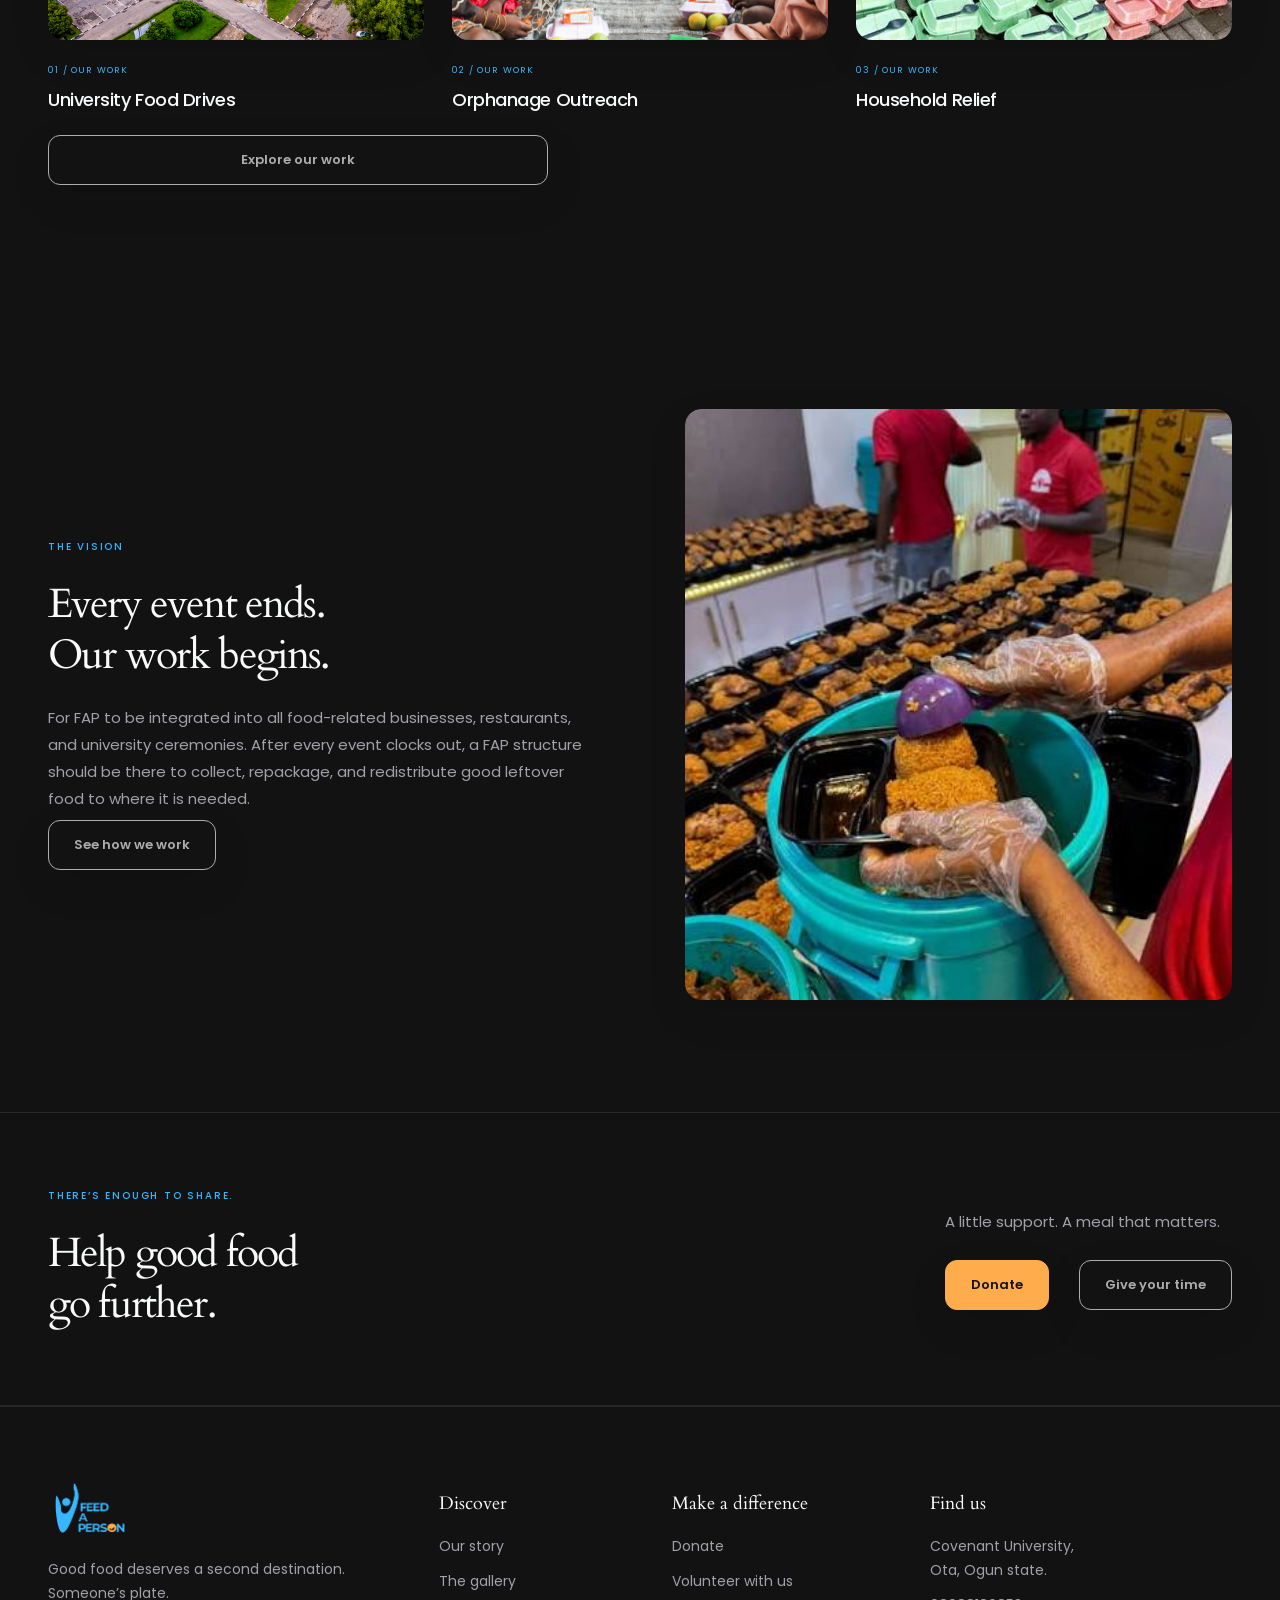
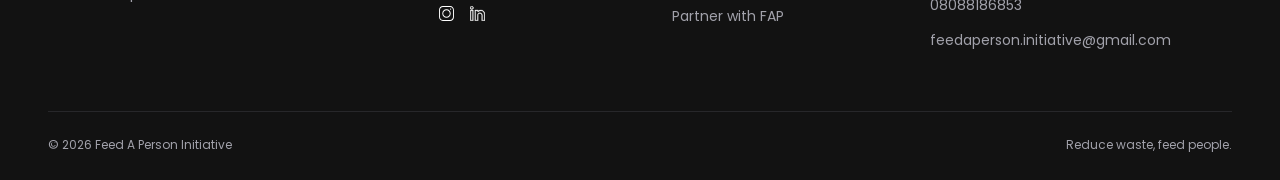
==== commit 9f0ed53d: "feat: Revise event description for clarity and impact" ====
--- a/index.html
+++ b/index.html
@@ -131,8 +131,7 @@
                         <span class="eyebrow">OUR NEXT OUTREACH</span>
                         <h3 class="event-title">Covenant University 21 Set Convocation</h3>
                         <p class="event-desc">
-                            Mobilizing food recovery teams, cold packaging, and distribution logistics across event
-                            catering hubs.
+                            Taking excess food from the convocation ground, to where it is needed, to make real impact.
                         </p>
 
                         <!-- Updated Metrics Row -->
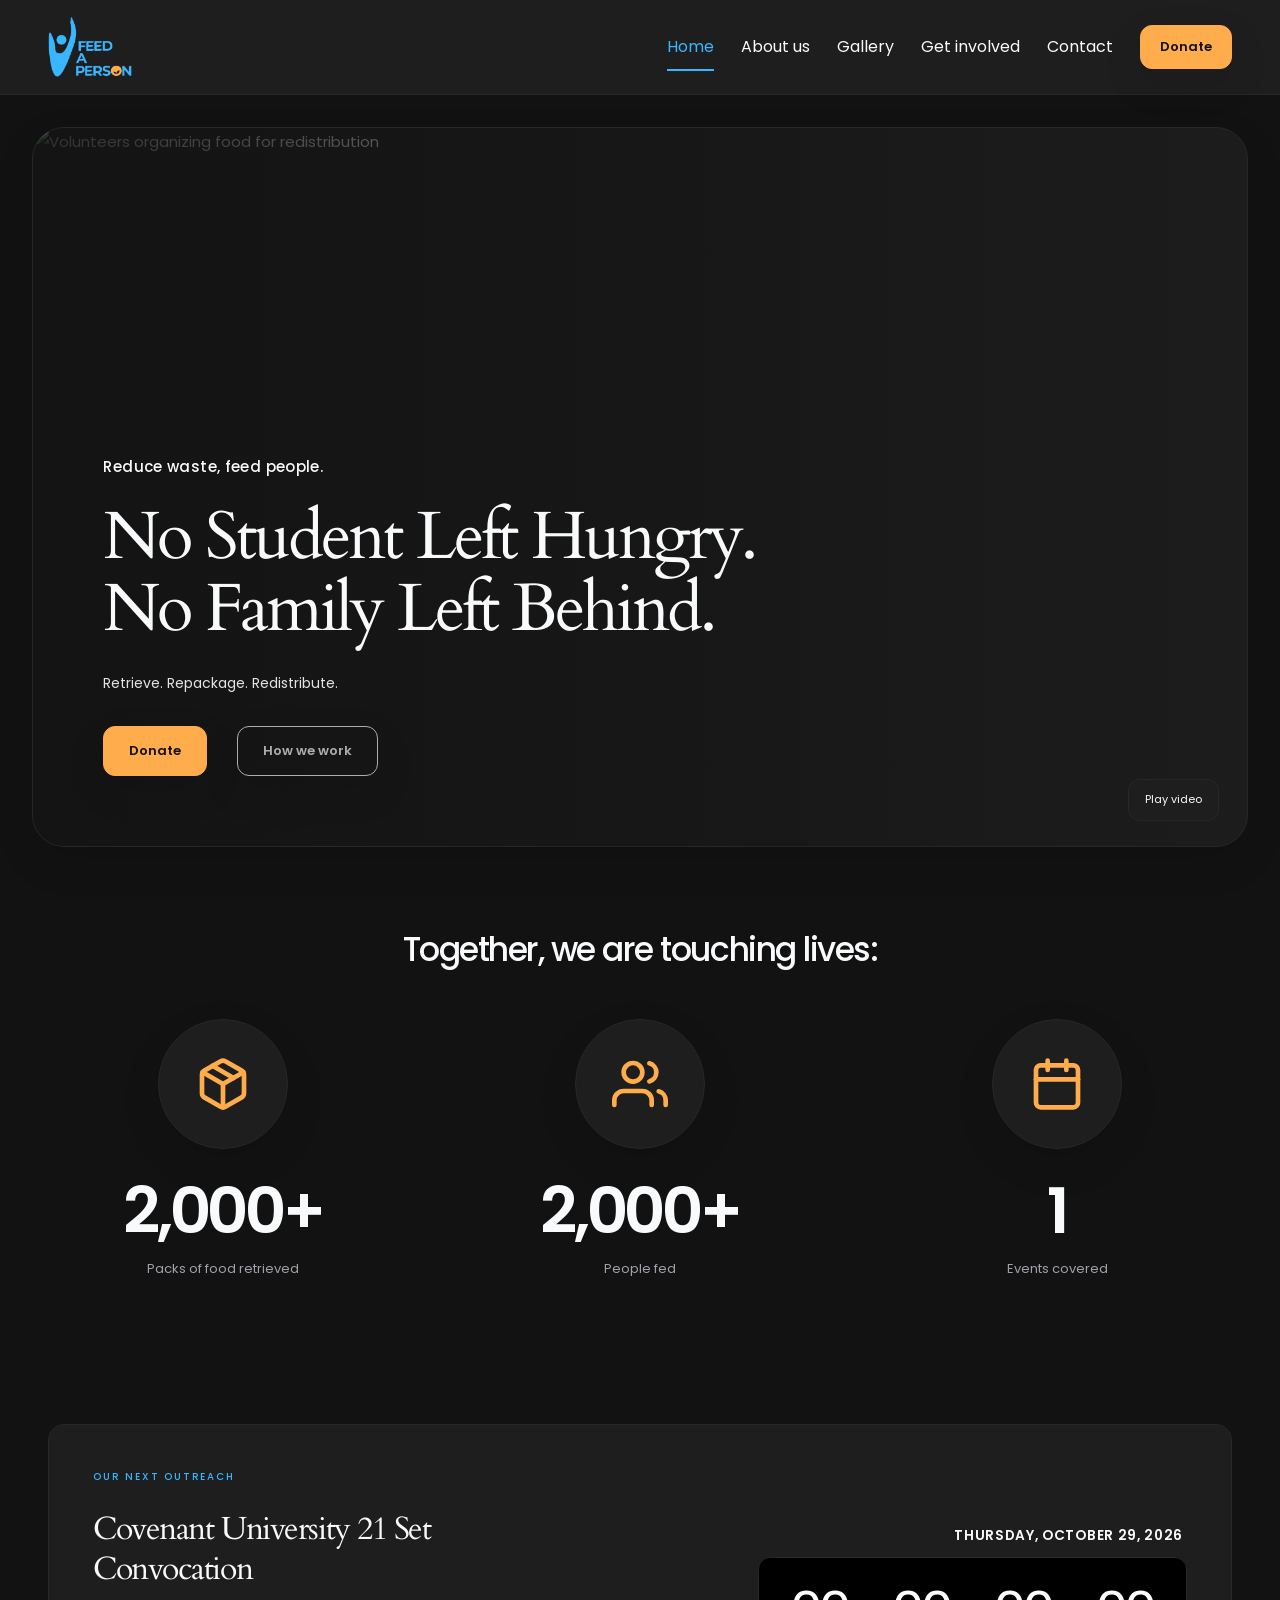
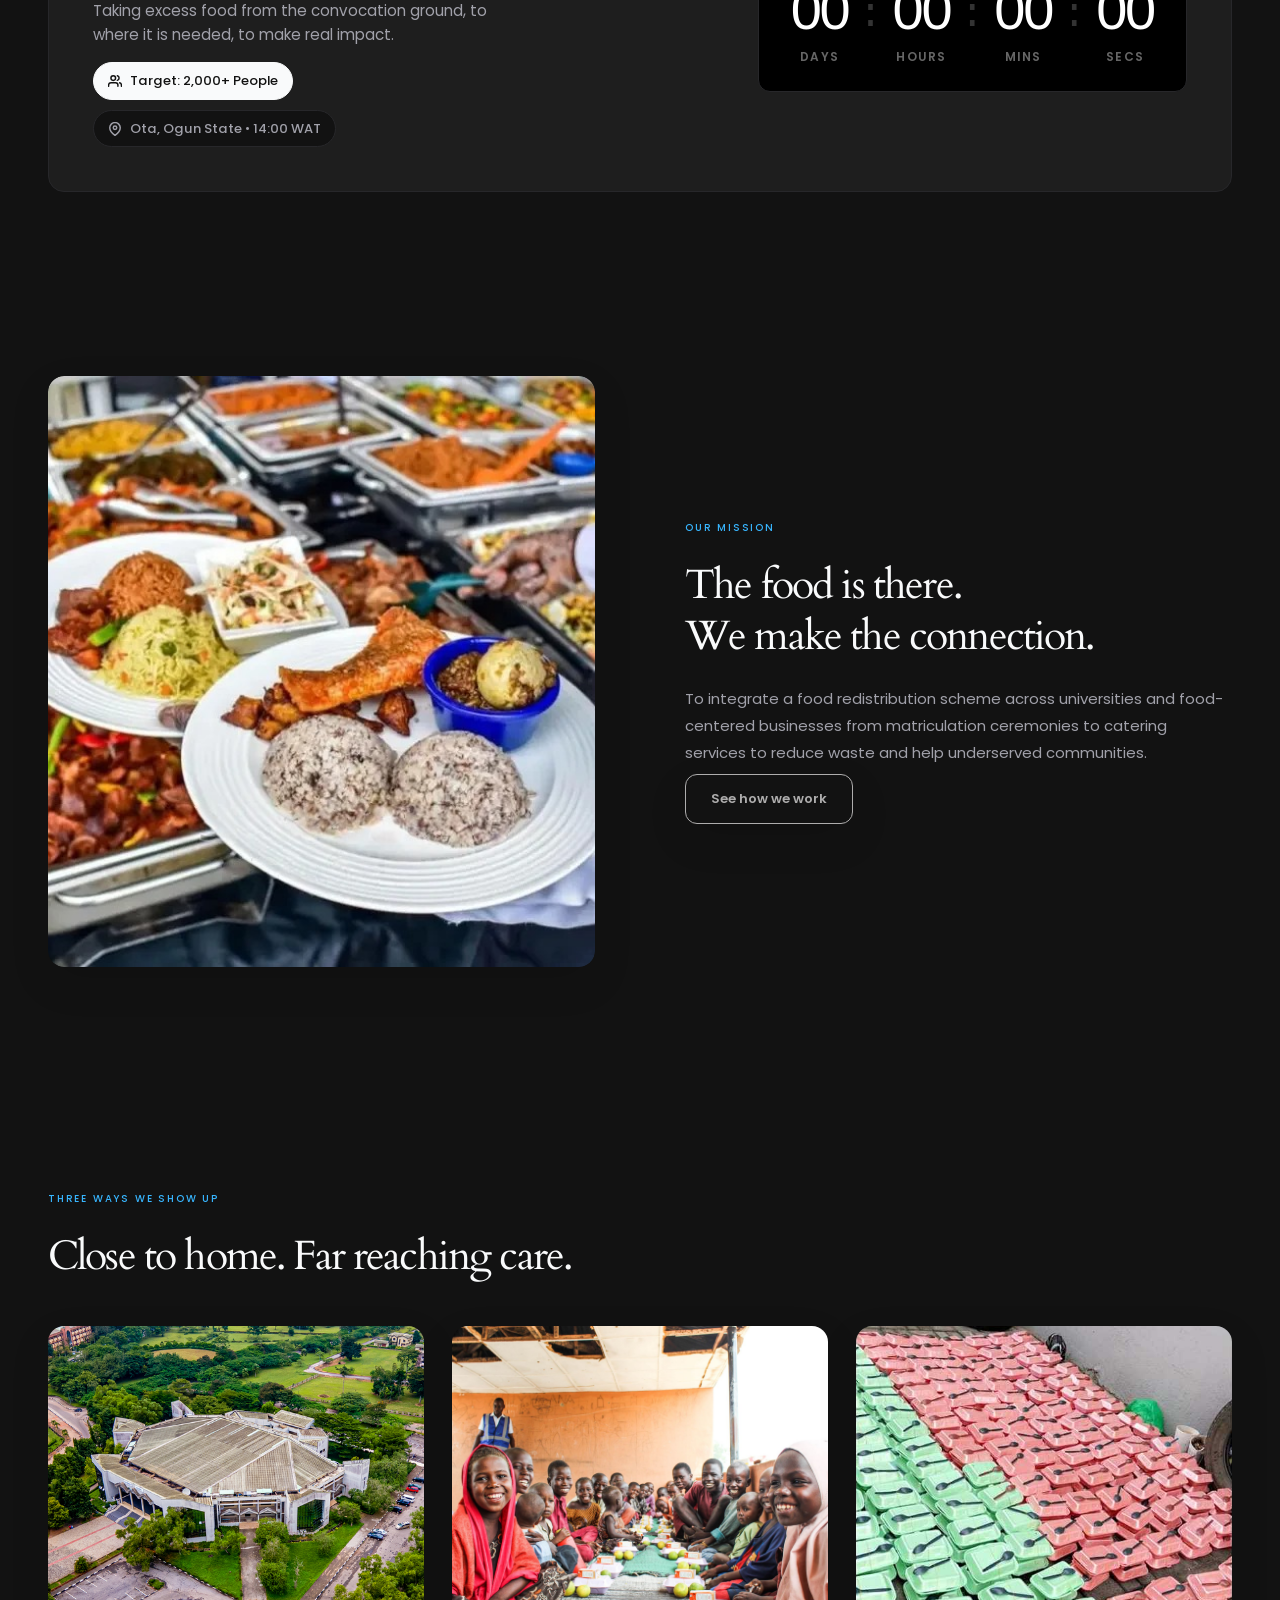
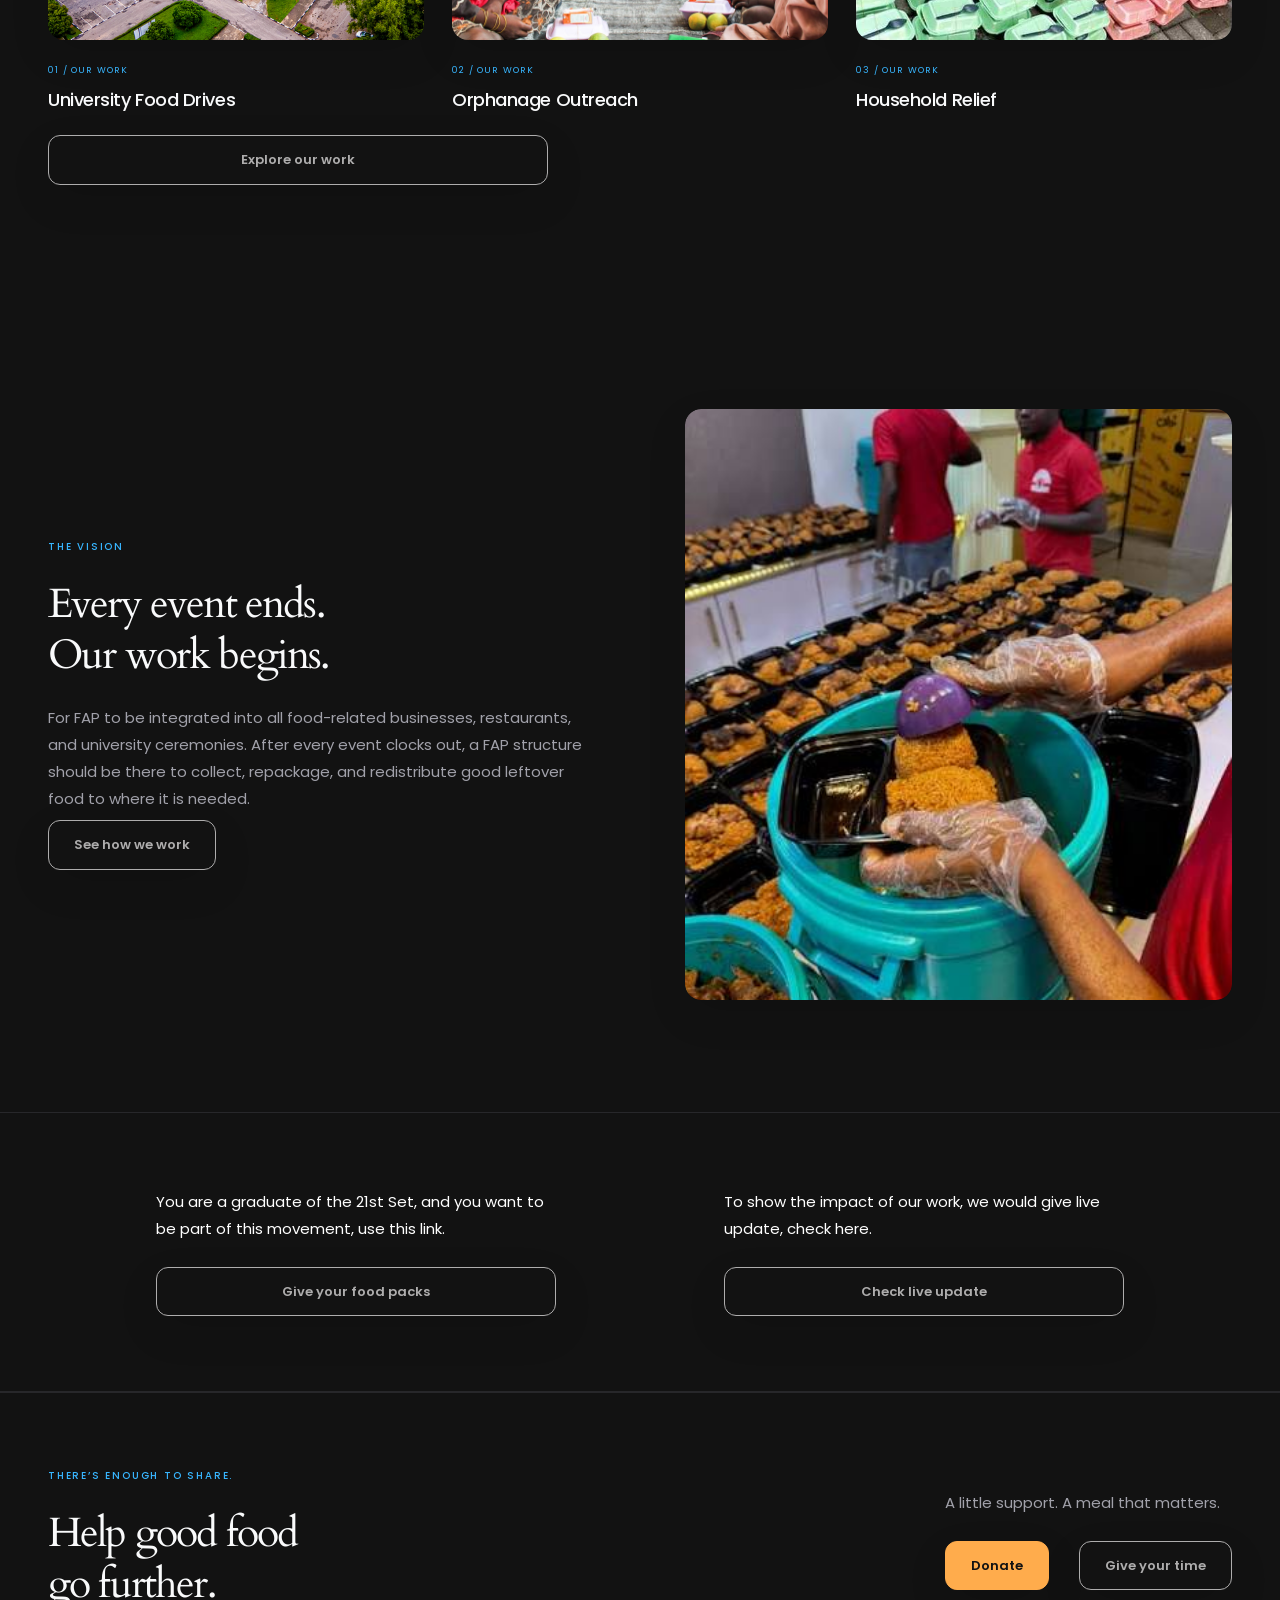
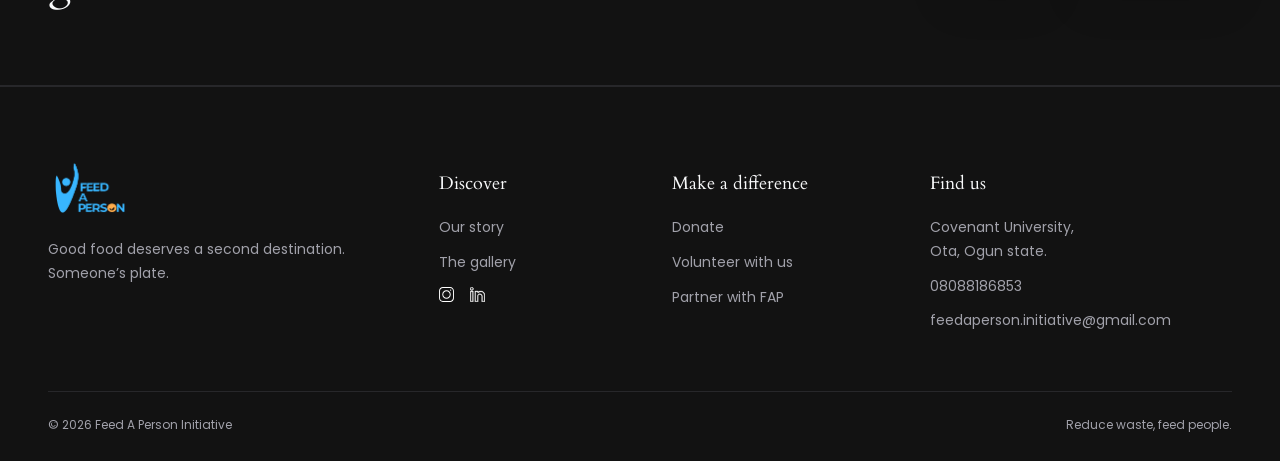
==== commit ea959542: "feat: Update titles for clarity, add minimal directory section, and enhance styles" ====
--- a/index.html
+++ b/index.html
@@ -277,6 +277,31 @@
                     redistribute good leftover food to where it is needed.</p>
             </div>
         </section> -->
+        <!-- MINIMAL DIRECTORY LINKS -->
+        <section class="cta-section">
+            
+            <div class="container cta-inner" style="justify-content: space-evenly;">
+                <!-- <div>
+                    <span class="eyebrow">THERE’S ENOUGH TO SHARE.</span>
+                    <h2>Help good food<br>go further.</h2>
+                </div> -->
+                <div style="max-width: 400px;">
+                    <p style="color: white;">You are a graduate of the 21st Set, and you want to be part of this movement, use this link.</p>
+                    <div class="actions">
+                        <a class="btn btn-secondary" href="21stset.html" style="width: 100%;">Give your food packs
+                        </a>
+                    </div>
+                </div>
+                <div style="max-width: 400px;">
+                    <p style="color: white;">To show the impact of our work, we would give live update, check here.</p>
+                    <div class="actions">
+                        <a class="btn btn-secondary" href="dday.html" style="width: 100%;">Check live update
+                        </a>
+                    </div>
+                </div>
+            </div>
+        </section>
+
         <section class="cta-section">
             <div class="container cta-inner">
                 <div>
--- a/styles.css
+++ b/styles.css
@@ -2812,7 +2812,7 @@
   font-weight: 700;
   text-transform: uppercase;
   letter-spacing: 0.05em;
-  padding: 14px 24px;
+  padding: 14px 16px;
   border-radius: 16px;
   text-decoration: none;
   transition: all 0.2s ease;
@@ -2866,7 +2866,7 @@
     margin-top: 16px;
   }
   .btnn-primary {
-    padding: 16px 20px;
+    padding: 16px 10px;
     font-size: 0.95rem;
   }
   .btnn-secondary {
@@ -3131,4 +3131,70 @@
   background-color: var(--brand-orange);
   border-radius: 50%;
   animation: pulse 1.5s infinite;
+}
+
+/* Minimal Directory Section */
+.minimal-directory {
+  padding: 40px 20px;
+  background: var(--bg-surface, #121212);
+  border-top: 1px solid #1a1a1a;
+}
+
+.directory-container {
+  max-width: 1000px;
+  margin: 0 auto;
+  display: flex;
+  flex-direction: column;
+  gap: 16px;
+}
+
+.directory-label {
+  font-family: ui-monospace, SFMono-Regular, Menlo, Monaco, monospace;
+  font-size: 0.75rem;
+  color: #555555; /* Very recessed */
+  letter-spacing: 0.1em;
+  text-transform: uppercase;
+}
+
+.directory-list {
+  list-style: none;
+  padding: 0;
+  margin: 0;
+  display: flex;
+  flex-direction: column;
+  gap: 12px;
+}
+
+.directory-list a {
+  font-size: 1.1rem;
+  font-weight: 500;
+  color: #8e8e8e; /* Muted default state */
+  text-decoration: none;
+  display: inline-flex;
+  align-items: center;
+  gap: 8px;
+  transition: color 0.2s ease;
+}
+
+/* Hover Physics */
+.directory-list a:hover {
+  color: #ffffff; /* Snaps to attention */
+}
+
+.directory-list a .arrow {
+  font-family: ui-monospace, monospace;
+  font-size: 0.9rem;
+  transition: transform 0.2s ease, color 0.2s ease;
+}
+
+.directory-list a:hover .arrow {
+  transform: translate(2px, -2px); /* Snaps up and right */
+  color: var(--color-accent, #ffac4c); /* Flashes orange */
+}
+
+/* Mobile Alignment */
+@media (max-width: 500px) {
+  .directory-list a {
+    font-size: 1rem;
+  }
 }
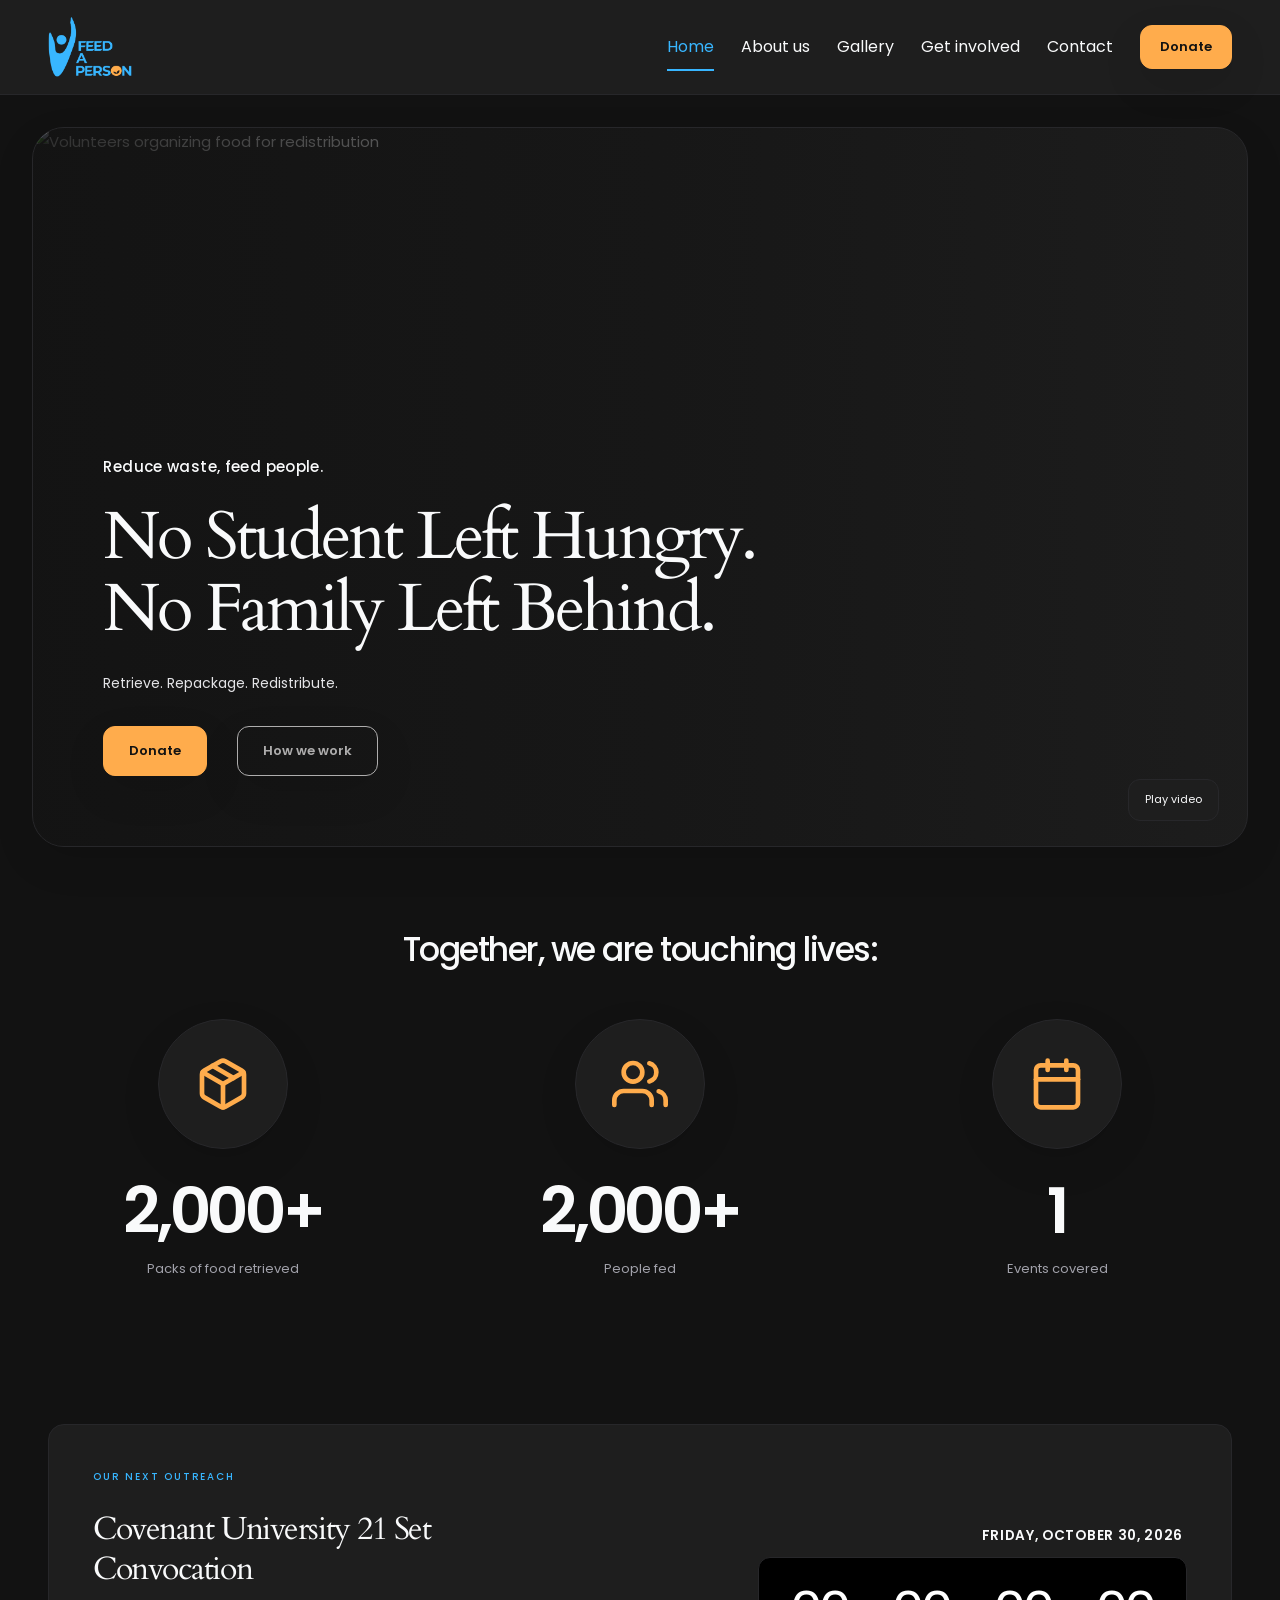
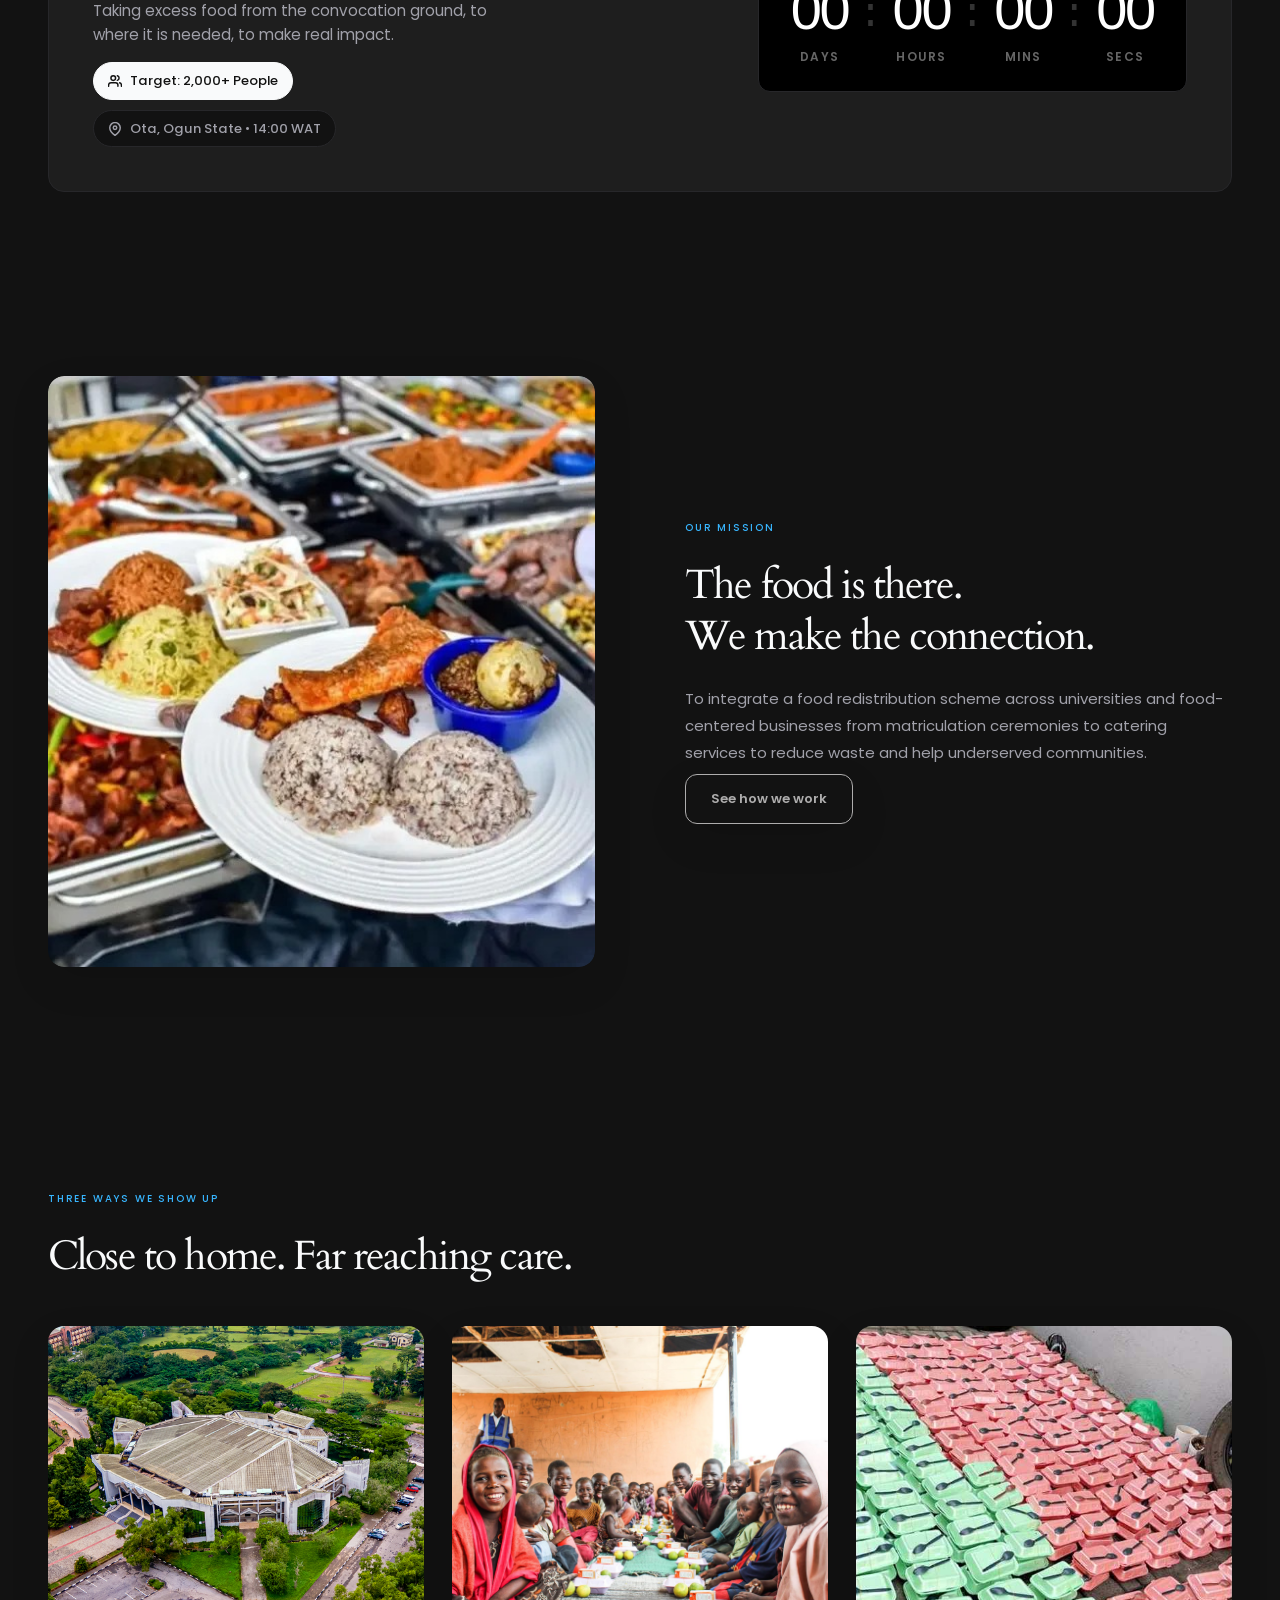
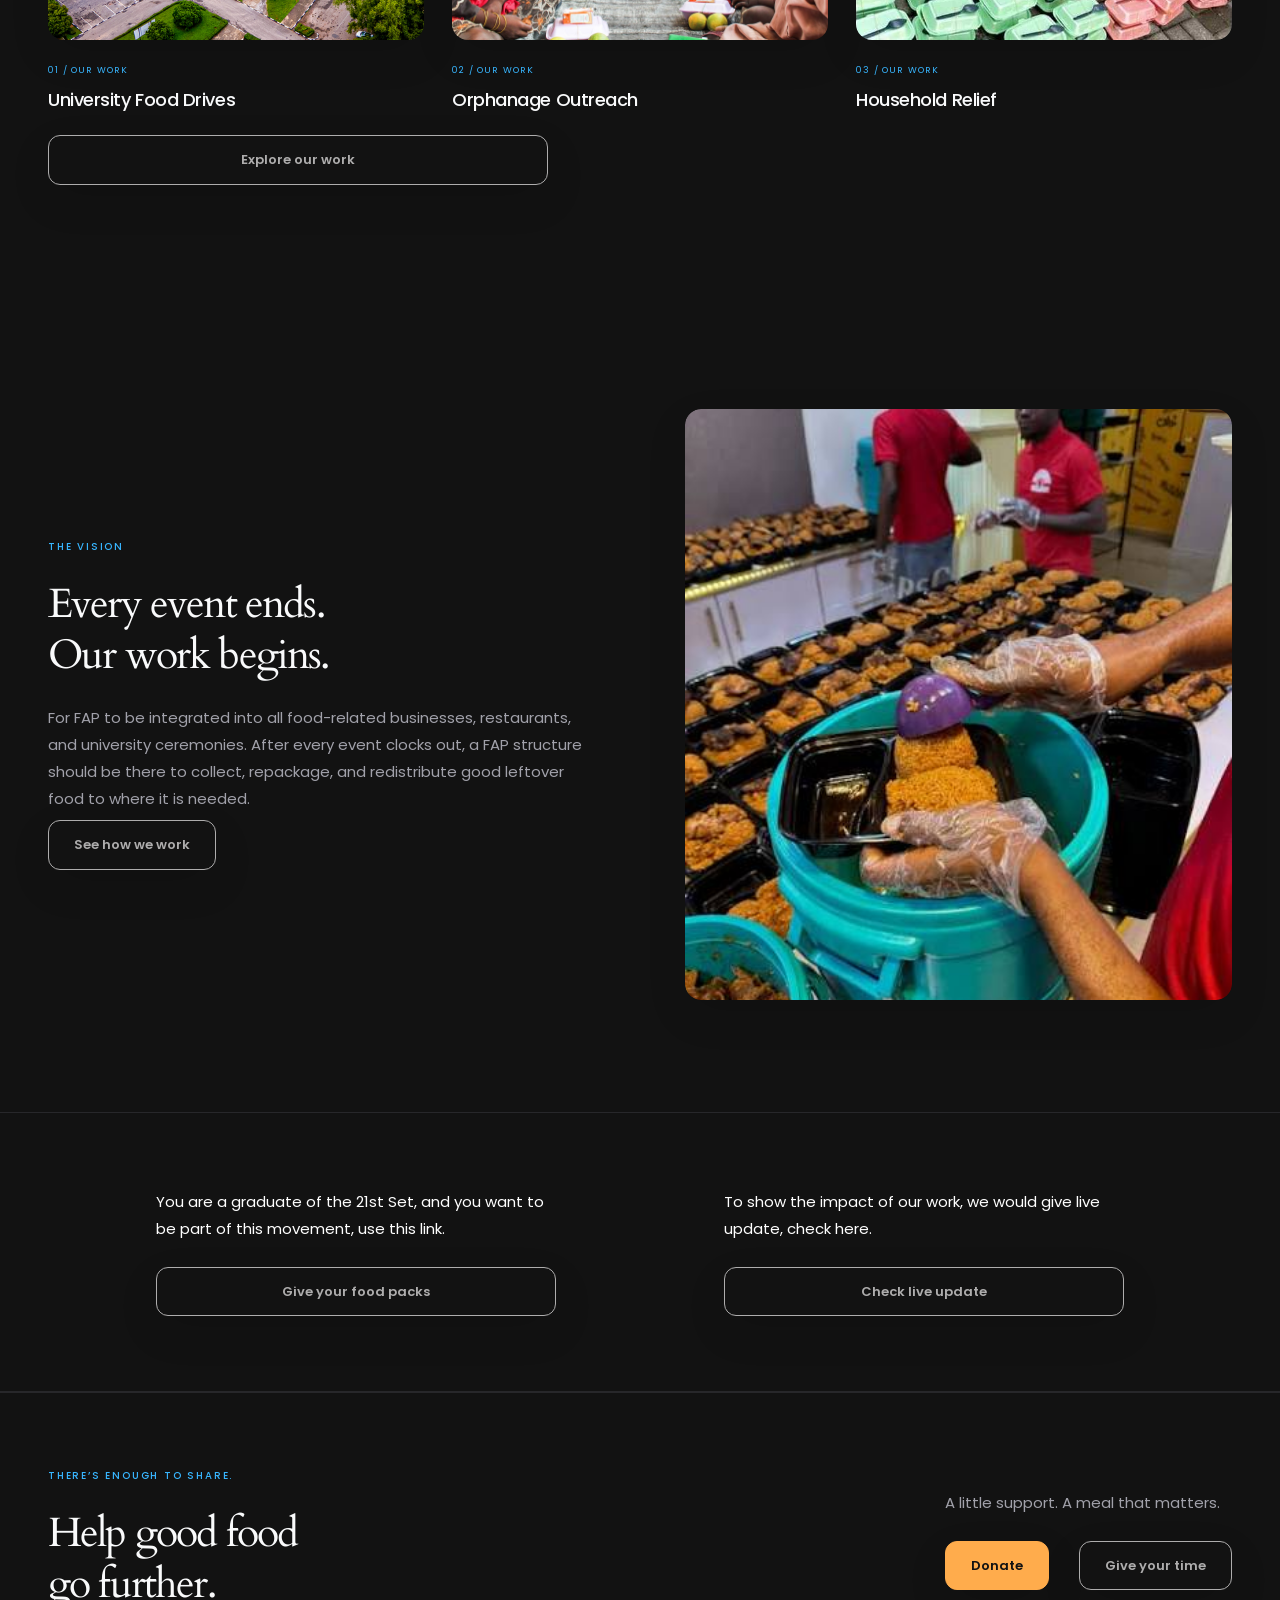
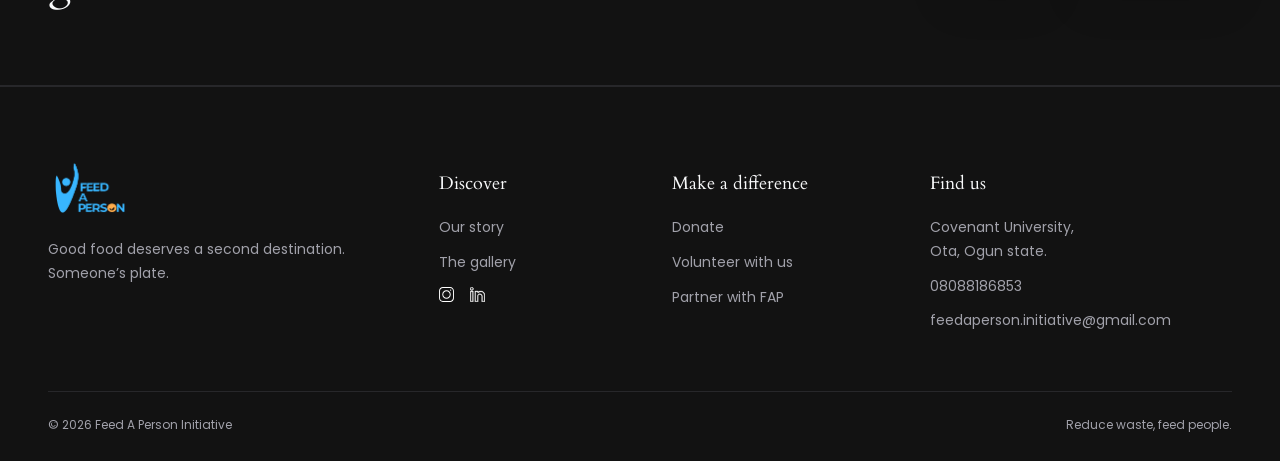
==== commit ebdd6450: "feat: Update event date to October 30, 2026 in index.html" ====
--- a/index.html
+++ b/index.html
@@ -161,8 +161,8 @@
 
                     <!-- Clock Side -->
                     <div class="clock-wrapper">
-                        <div class="target-date-display">Thursday, October 29, 2026</div>
-                        <div class="countdown-clock" id="eventClock" data-target-date="2026-10-29T14:00:00+01:00">
+                        <div class="target-date-display">Friday, October 30, 2026</div>
+                        <div class="countdown-clock" id="eventClock" data-target-date="2026-10-30T14:00:00+01:00">
                             <div class="clock-unit">
                                 <span class="clock-value" id="days">00</span>
                                 <span class="clock-label">Days</span>
@@ -280,6 +280,7 @@
         <!-- MINIMAL DIRECTORY LINKS -->
         <section class="cta-section">
             
+            
             <div class="container cta-inner" style="justify-content: space-evenly;">
                 <!-- <div>
                     <span class="eyebrow">THERE’S ENOUGH TO SHARE.</span>
@@ -372,7 +373,7 @@
     </div>
 
     <div class="toast-date-wrapper">
-      <div class="target-date-display">THURSDAY, OCTOBER 29, 2026</div>
+      <div class="target-date-display">FRIDAY, OCTOBER 30, 2026</div>
     </div>
     
     <!-- Modal Clock (Notice the unique IDs) -->
--- a/styles.css
+++ b/styles.css
@@ -2329,10 +2329,10 @@
 }
 
 .volunteer-success-box {
-  background-color: var(--bg-surface, #1e1e1e);
+  /* background-color: var(--bg-surface, #1e1e1e);
   border: 1px solid var(--border-subtle, #303030);
   border-radius: var(--radius-md, 14px);
-  padding: clamp(24px, 3vw, 36px);
+  padding: clamp(24px, 3vw, 36px); */
   text-align: left; /* Left-aligned feels more like an official memo than a promo card */
   display: flex;
   flex-direction: column;
